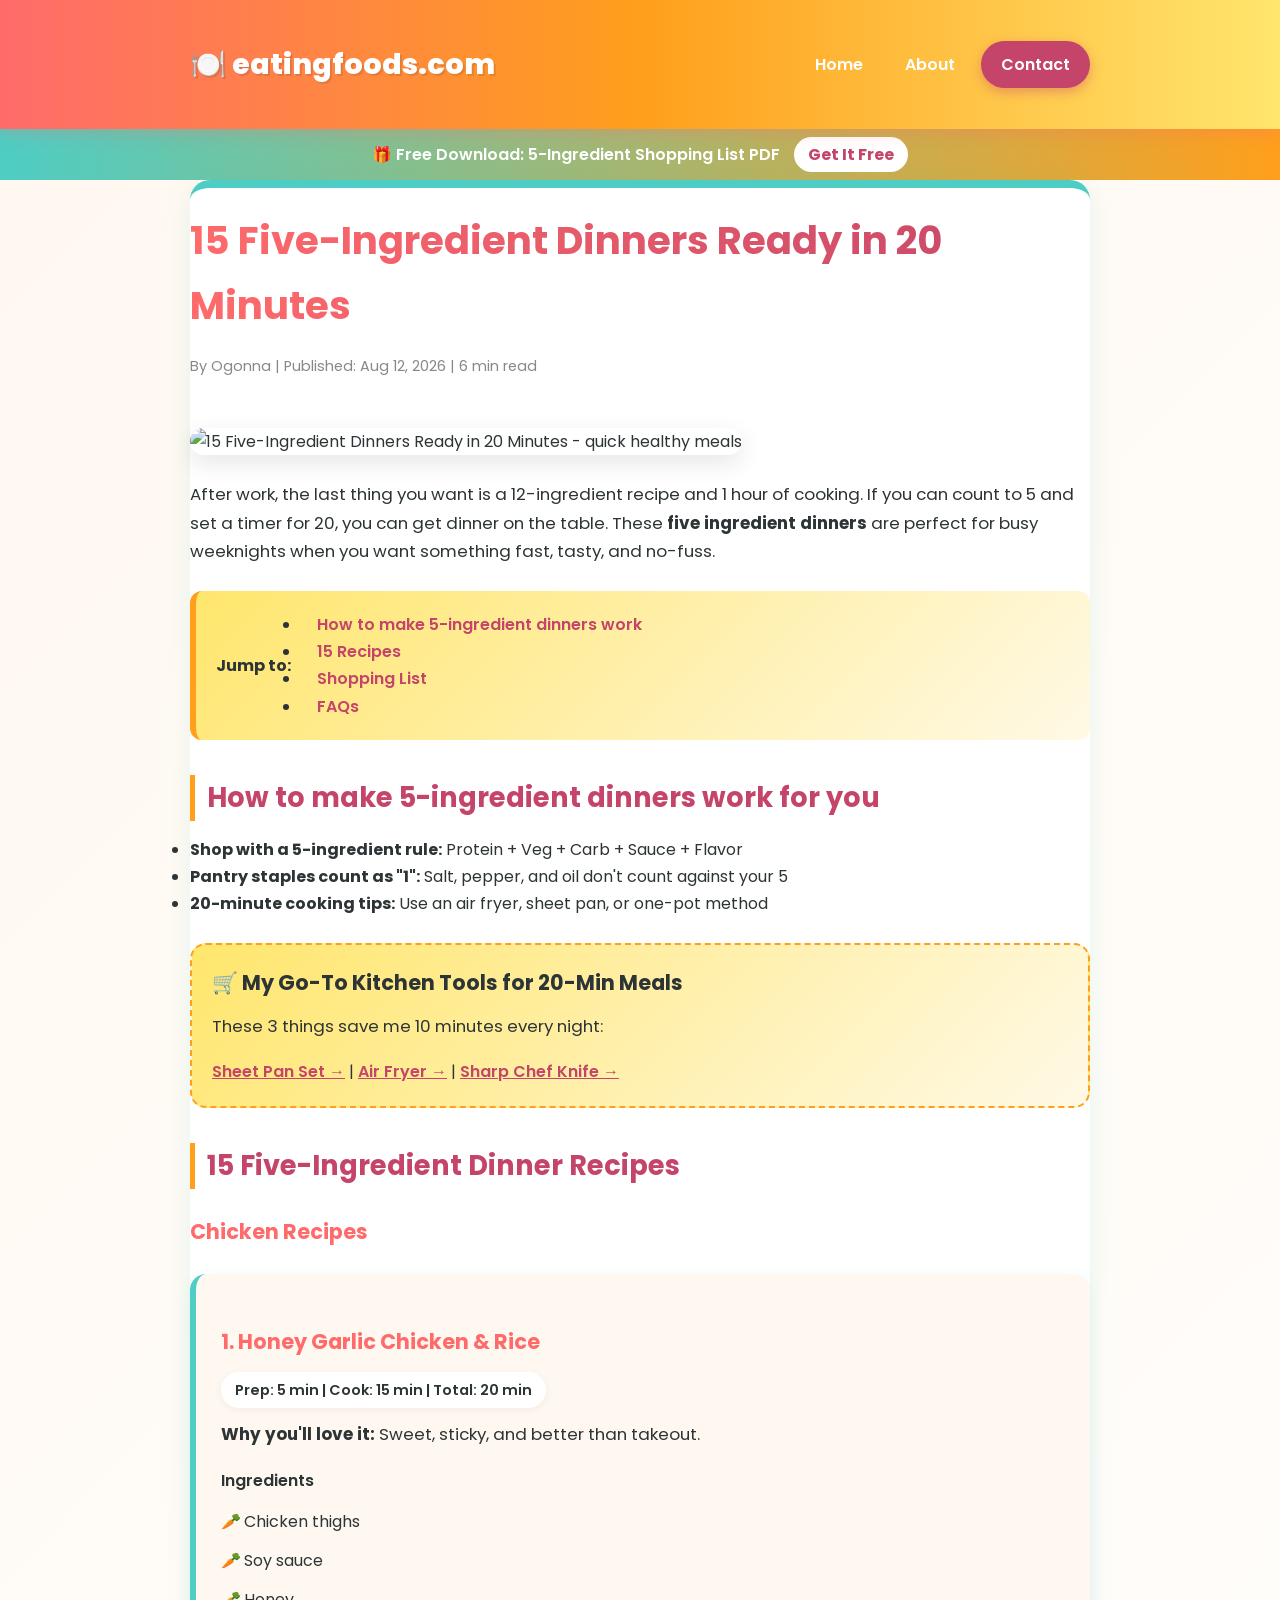
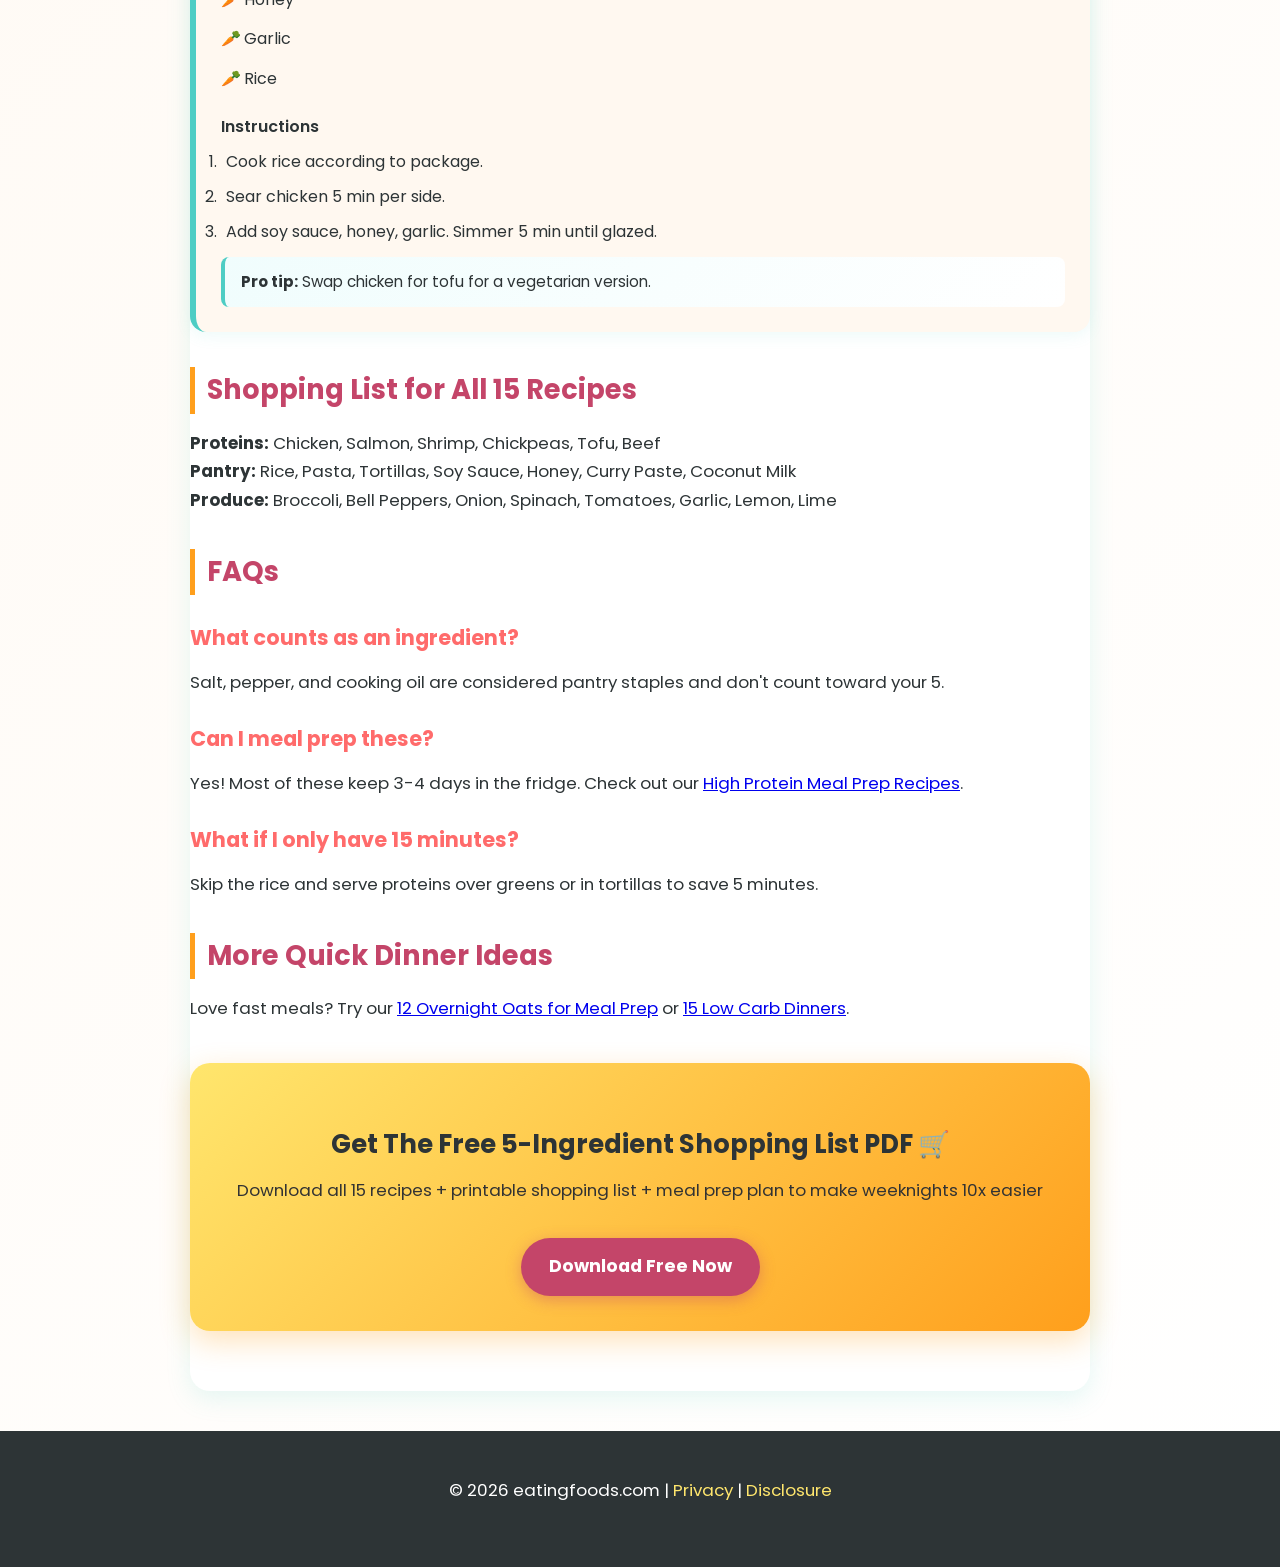
==== 15 Five-ingredient Dinners Ready in 20 minutes.html @ 04ba620c "Add files via upload" ====
<!DOCTYPE html>
<html lang="en">
<head>
  <meta charset="UTF-8">
  <meta name="viewport" content="width=device-width, initial-scale=1.0">
  <title>15 Five-Ingredient Dinners Ready in 20 Minutes | eatingfoods.com</title>
  <meta name="description" content="Busy weeknight? These 15 five-ingredient dinners are ready in 20 minutes or less. No fancy shopping, just fast, tasty meals the whole family will love.">
  <meta name="keywords" content="five ingredient dinners, 20 minute meals, quick dinner ideas, easy weeknight meals, 5 ingredient meals">
  <link rel="canonical" href="https://eatingfoods.com/5-ingredient-dinners-20-minutes">
  
  <!-- Open Graph for social - ADDED IMAGE -->
  <meta property="og:title" content="15 Five-Ingredient Dinners Ready in 20 Minutes">
  <meta property="og:description" content="Fast, tasty dinners with only 5 ingredients and 20 minutes. Perfect for busy weeknights.">
  <meta property="og:type" content="article">
  <meta property="og:url" content="https://eatingfoods.com/5-ingredient-dinners-20-minutes">
  <meta property="og:image" content="https://eatingfoods.com/images/15-Five-Ingredient-Dinners-Ready-in-20-Minutes.jpg">

  <!-- PRELOAD CRITICAL FONT FOR FASTER TEXT RENDER -->
  <link rel="preload" href="https://fonts.googleapis.com/css2?family=Poppins:wght@400;600;800&display=swap" as="style" onload="this.onload=null;this.rel='stylesheet'">
  <noscript><link href="https://fonts.googleapis.com/css2?family=Poppins:wght@400;600;800&display=swap" rel="stylesheet"></noscript>

  <style>
    /* ===== EATINGFOODS.COM THEME V2 ===== */
    :root {
      --tomato: #FF6B6B;
      --lemon: #FFE66D;
      --mint: #4ECDC4;
      --peach: #FF9F1C;
      --berry: #C44569;
      --cream: #FFF8F0;
      --dark: #2D3436;
    }

    * { margin: 0; padding: 0; box-sizing: border-box; }

    body {
      font-family: 'Poppins', 'Segoe UI', sans-serif;
      background: linear-gradient(135deg, var(--cream) 0%, #FFFFFF 100%);
      color: var(--dark);
      line-height: 1.7;
    }

    .container {
      width: 90%;
      max-width: 900px;
      margin: 0 auto;
      padding: 20px 0;
    }

    /* ===== HEADER + MENU ===== */
    header {
      background: linear-gradient(90deg, var(--tomato), var(--peach), var(--lemon));
      padding: 20px 0;
      box-shadow: 0 4px 15px rgba(255, 107, 107, 0.3);
      position: sticky;
      top: 0;
      z-index: 100;
    }

    .logo {
      font-size: 1.8rem;
      font-weight: 800;
      color: white;
      text-decoration: none;
      text-shadow: 2px 2px 0px rgba(0,0,0,0.1);
    }

    header .container {
      display: flex;
      justify-content: space-between;
      align-items: center;
    }

    nav {
      display: flex;
      gap: 10px;
      align-items: center;
    }

    nav a {
      color: white;
      text-decoration: none;
      font-weight: 600;
      padding: 8px 16px;
      border-radius: 20px;
      transition: all 0.3s ease;
    }

    nav a:hover {
      background: rgba(255,255,255,0.25);
      transform: translateY(-2px);
    }

    nav a.btn-contact {
      background: var(--berry);
      color: white;
      padding: 10px 20px;
      border-radius: 30px;
      box-shadow: 0 4px 12px rgba(196, 69, 105, 0.4);
    }

    nav a.btn-contact:hover {
      background: var(--tomato);
      transform: translateY(-2px) scale(1.05);
    }

    /* ===== ANNOUNCEMENT BAR ===== */
    .announce-bar {
      background: linear-gradient(90deg, var(--mint), var(--peach));
      padding: 12px 0;
      text-align: center;
      color: white;
      font-weight: 600;
    }
    .announce-bar a {
      background: white;
      color: var(--berry);
      padding: 6px 14px;
      border-radius: 20px;
      text-decoration: none;
      margin-left: 10px;
      font-weight: 700;
      transition: all 0.3s ease;
    }
    .announce-bar a:hover {
      background: var(--lemon);
      transform: scale(1.05);
    }

    /* ===== FEATURED IMAGE ===== */
    .featured-image {
      width: 100%;
      height: auto;
      border-radius: 16px;
      margin: 25px 0;
      box-shadow: 0 8px 25px rgba(0,0,0,0.1);
    }

    /* ===== ARTICLE CONTENT ===== */
    main {
      background: white;
      border-radius: 20px;
      padding: 40px;
      margin: 40px auto;
      box-shadow: 0 8px 25px rgba(78, 205, 196, 0.15);
      border-top: 8px solid var(--mint);
    }

    h1 {
      font-size: 2.4rem;
      margin-bottom: 15px;
      background: linear-gradient(90deg, var(--tomato), var(--berry));
      -webkit-background-clip: text;
      -webkit-text-fill-color: transparent;
      background-clip: text;
    }

    .meta {
      color: #888;
      font-size: 0.9rem;
      margin-bottom: 25px;
    }

    h2 {
      color: var(--berry);
      margin: 35px 0 15px;
      font-size: 1.7rem;
      border-left: 5px solid var(--peach);
      padding-left: 12px;
    }

    h3 { color: var(--tomato); margin: 25px 0 12px; font-size: 1.3rem; }
    h4 { color: var(--dark); margin: 15px 0 8px; font-weight: 600; }

    p { margin-bottom: 18px; font-size: 1.05rem; }

    /* ===== TOC ===== */
    .toc {
      background: linear-gradient(135deg, var(--lemon), #FFF9E6);
      border-left: 6px solid var(--peach);
      padding: 20px;
      margin: 25px 0;
      border-radius: 12px;
    }
    .toc strong { color: var(--dark); }
    .toc a { text-decoration: none; color: var(--berry); font-weight: 600; }
    .toc a:hover { color: var(--tomato); text-decoration: underline; }

    /* ===== RECIPE CARDS ===== */
    .recipe-card {
      border: none;
      padding: 25px;
      margin: 25px 0;
      border-radius: 16px;
      background: var(--cream);
      box-shadow: 0 4px 15px rgba(78, 205, 196, 0.1);
      border-left: 6px solid var(--mint);
      transition: transform 0.3s ease, box-shadow 0.3s ease;
    }
    .recipe-card:hover { 
      transform: translateY(-3px);
      box-shadow: 0 8px 25px rgba(255, 107, 107, 0.15);
    }

    .recipe-meta {
      font-size: 0.9em;
      color: var(--dark);
      background: white;
      display: inline-block;
      padding: 6px 14px;
      border-radius: 20px;
      margin-bottom: 12px;
      font-weight: 600;
      box-shadow: 0 2px 8px rgba(0,0,0,0.05);
    }

    .ingredients { list-style: none; padding-left: 0; }
    .ingredients li { padding: 6px 0; }
    .ingredients li::before { content: "🥕 "; color: var(--peach); font-weight: bold; }

    ol li { margin-bottom: 8px; padding-left: 5px; }

    .pro-tip {
      background: linear-gradient(135deg, #F0FDFD, white);
      border-left: 4px solid var(--mint);
      padding: 12px 16px;
      border-radius: 8px;
      margin-top: 12px;
      font-size: 0.95rem;
    }

    /* ===== AFFILIATE BOX ===== */
    .affiliate-box {
      background: linear-gradient(135deg, var(--lemon), #FFF9E6);
      border: 2px dashed var(--peach);
      padding: 20px;
      border-radius: 16px;
      margin: 25px 0;
    }
    .affiliate-box h3 { color: var(--dark); margin-top: 0; }
    .affiliate-box a { color: var(--berry); font-weight: 600; }

    /* ===== CTA / LEAD MAGNET ===== */
    .cta {
      background: linear-gradient(135deg, var(--lemon), var(--peach));
      padding: 35px;
      border-radius: 20px;
      text-align: center;
      margin: 40px 0;
      box-shadow: 0 10px 30px rgba(255, 159, 28, 0.3);
    }
    .cta h3 { color: var(--dark); margin-bottom: 10px; font-size: 1.6rem; }
    .cta p { color: #333; }
    .cta a {
      display: inline-block;
      margin-top: 15px;
      background: var(--berry);
      color: white;
      padding: 14px 28px;
      border-radius: 50px;
      text-decoration: none;
      font-weight: 700;
      font-size: 1.1rem;
      box-shadow: 0 4px 15px rgba(196, 69, 105, 0.4);
      transition: all 0.3s ease;
    }
    .cta a:hover {
      background: var(--tomato);
      transform: translateY(-3px);
    }

    /* ===== FOOTER ===== */
    footer {
      background: var(--dark);
      color: white;
      text-align: center;
      padding: 25px 0;
      margin-top: 40px;
    }
    footer a { color: var(--lemon); text-decoration: none; }
    footer a:hover { text-decoration: underline; }

    @media (max-width: 600px) {
      main { padding: 25px; }
      header .container { flex-direction: column; gap: 15px; }
      nav { flex-wrap: wrap; justify-content: center; }
      h1 { font-size: 1.9rem; }
      .cta { padding: 25px; }
      .announce-bar { font-size: 0.9rem; }
    }
  </style>

  <!-- Recipe Schema for first 3 recipes -->
  <script type="application/ld+json">
  {
    "@context": "https://schema.org",
    "@type": "ItemList",
    "name": "15 Five-Ingredient Dinners Ready in 20 Minutes",
    "itemListElement": [
      {
        "@type": "Recipe",
        "name": "15-Minute Garlic Butter Salmon & Broccoli",
        "description": "Healthy salmon and broccoli cooked in garlic butter in just 15 minutes.",
        "prepTime": "PT5M",
        "cookTime": "PT10M",
        "totalTime": "PT15M",
        "recipeIngredient": ["Salmon fillets","Broccoli florets","Butter","Garlic","Lemon"]
      },
      {
        "@type": "Recipe",
        "name": "Honey Garlic Chicken & Rice",
        "description": "Sweet and savory chicken served over rice with only 5 ingredients.",
        "prepTime": "PT5M",
        "cookTime": "PT15M",
        "totalTime": "PT20M",
        "recipeIngredient": ["Chicken thighs","Soy sauce","Honey","Garlic","Rice"]
      },
      {
        "@type": "Recipe",
        "name": "Chickpea Curry in 20 Minutes",
        "description": "Creamy vegan chickpea curry ready in 20 minutes.",
        "prepTime": "PT5M",
        "cookTime": "PT15M",
        "totalTime": "PT20M",
        "recipeIngredient": ["Canned chickpeas","Coconut milk","Curry paste","Spinach","Rice"]
      }
    ]
  }
  </script>
</head>
<body>
  <header>
    <div class="container">
      <a href="index.html" class="logo">🍽️ eatingfoods.com</a>
      <nav>
        <a href="index.html">Home</a>
        <a href="about.html">About</a>
        <a href="contact.html" class="btn-contact">Contact</a>
      </nav>
    </div>
  </header>

  <!-- ANNOUNCEMENT BAR WITH FORM LINK -->
  <div class="announce-bar">
    🎁 Free Download: 5-Ingredient Shopping List PDF 
    <a href="https://preview.mailerlite.io/forms/2571621/195590738332878400/share" target="_blank">Get It Free</a>
  </div>

  <main class="container">
    <h1>15 Five-Ingredient Dinners Ready in 20 Minutes</h1>
    <p class="meta">By Ogonna | Published: Aug 12, 2026 | 6 min read</p>
    
    <!-- FEATURED IMAGE WITH LAZY LOADING -->
    <img 
      src="images/15-Five-Ingredient-Dinners-Ready-in-20-Minutes.jpg" 
      alt="15 Five-Ingredient Dinners Ready in 20 Minutes - quick healthy meals" 
      class="featured-image"
      loading="lazy"
      width="1200"
      height="630"
    >
    
    <p>After work, the last thing you want is a 12-ingredient recipe and 1 hour of cooking. If you can count to 5 and set a timer for 20, you can get dinner on the table. These <strong>five ingredient dinners</strong> are perfect for busy weeknights when you want something fast, tasty, and no-fuss.</p>

    <nav class="toc">
      <strong>Jump to:</strong>
      <ul>
        <li><a href="#how-to">How to make 5-ingredient dinners work</a></li>
        <li><a href="#recipes">15 Recipes</a></li>
        <li><a href="#shopping-list">Shopping List</a></li>
        <li><a href="#faq">FAQs</a></li>
      </ul>
    </nav>

    <section id="how-to">
      <h2>How to make 5-ingredient dinners work for you</h2>
      <ul>
        <li><strong>Shop with a 5-ingredient rule:</strong> Protein + Veg + Carb + Sauce + Flavor</li>
        <li><strong>Pantry staples count as "1":</strong> Salt, pepper, and oil don't count against your 5</li>
        <li><strong>20-minute cooking tips:</strong> Use an air fryer, sheet pan, or one-pot method</li>
      </ul>
    </section>

    <!-- AFFILIATE BOX -->
    <div class="affiliate-box">
      <h3>🛒 My Go-To Kitchen Tools for 20-Min Meals</h3>
      <p>These 3 things save me 10 minutes every night:</p>
      <a href="#">Sheet Pan Set →</a> | 
      <a href="#">Air Fryer →</a> | 
      <a href="#">Sharp Chef Knife →</a>
    </div>

    <section id="recipes">
      <h2>15 Five-Ingredient Dinner Recipes</h2>

      <h3>Chicken Recipes</h3>
      
      <div class="recipe-card">
        <h3>1. Honey Garlic Chicken & Rice</h3>
        <div class="recipe-meta">Prep: 5 min | Cook: 15 min | Total: 20 min</div>
        <p><strong>Why you'll love it:</strong> Sweet, sticky, and better than takeout.</p>
        <h4>Ingredients</h4>
        <ul class="ingredients">
          <li>Chicken thighs</li>
          <li>Soy sauce</li>
          <li>Honey</li>
          <li>Garlic</li>
          <li>Rice</li>
        </ul>
        <h4>Instructions</h4>
        <ol>
          <li>Cook rice according to package.</li>
          <li>Sear chicken 5 min per side.</li>
          <li>Add soy sauce, honey, garlic. Simmer 5 min until glazed.</li>
        </ol>
        <div class="pro-tip"><strong>Pro tip:</strong> Swap chicken for tofu for a vegetarian version.</div>
      </div>

      <!-- ... rest of your recipes ... -->

    </section>

    <section id="shopping-list">
      <h2>Shopping List for All 15 Recipes</h2>
      <p><strong>Proteins:</strong> Chicken, Salmon, Shrimp, Chickpeas, Tofu, Beef<br>
      <strong>Pantry:</strong> Rice, Pasta, Tortillas, Soy Sauce, Honey, Curry Paste, Coconut Milk<br>
      <strong>Produce:</strong> Broccoli, Bell Peppers, Onion, Spinach, Tomatoes, Garlic, Lemon, Lime</p>
    </section>

    <section id="faq">
      <h2>FAQs</h2>
      <h3>What counts as an ingredient?</h3>
      <p>Salt, pepper, and cooking oil are considered pantry staples and don't count toward your 5.</p>
      <h3>Can I meal prep these?</h3>
      <p>Yes! Most of these keep 3-4 days in the fridge. Check out our <a href="high-protein-meal-prep-400-calories.html">High Protein Meal Prep Recipes</a>.</p>
      <h3>What if I only have 15 minutes?</h3>
      <p>Skip the rice and serve proteins over greens or in tortillas to save 5 minutes.</p>
    </section>

    <section>
      <h2>More Quick Dinner Ideas</h2>
      <p>Love fast meals? Try our <a href="overnight-oats-meal-prep.html">12 Overnight Oats for Meal Prep</a> or <a href="low-carb-5-ingredient-dinners-20-minutes.html">15 Low Carb Dinners</a>.</p>
    </section>

    <!-- UPDATED LEAD MAGNET CTA WITH FORM LINK -->
    <div class="cta">
      <h3>Get The Free 5-Ingredient Shopping List PDF 🛒</h3>
      <p>Download all 15 recipes + printable shopping list + meal prep plan to make weeknights 10x easier</p>
      <a href="https://preview.mailerlite.io/forms/2571621/195590738332878400/share" target="_blank">Download Free Now</a>
    </div>

  </main>

  <footer>
    <div class="container">
      <p>© 2026 eatingfoods.com | <a href="#">Privacy</a> | <a href="#">Disclosure</a></p>
    </div>
  </footer>

  <!-- DEFER NON-CRITICAL JS TO SPEED UP INITIAL LOAD -->
  <script>
    // Lazy load images that are added later
    if ('loading' in HTMLImageElement.prototype) {
      const images = document.querySelectorAll('img[loading="lazy"]');
      images.forEach(img => { img.src = img.src; });
    }
  </script>
</body>
</html>
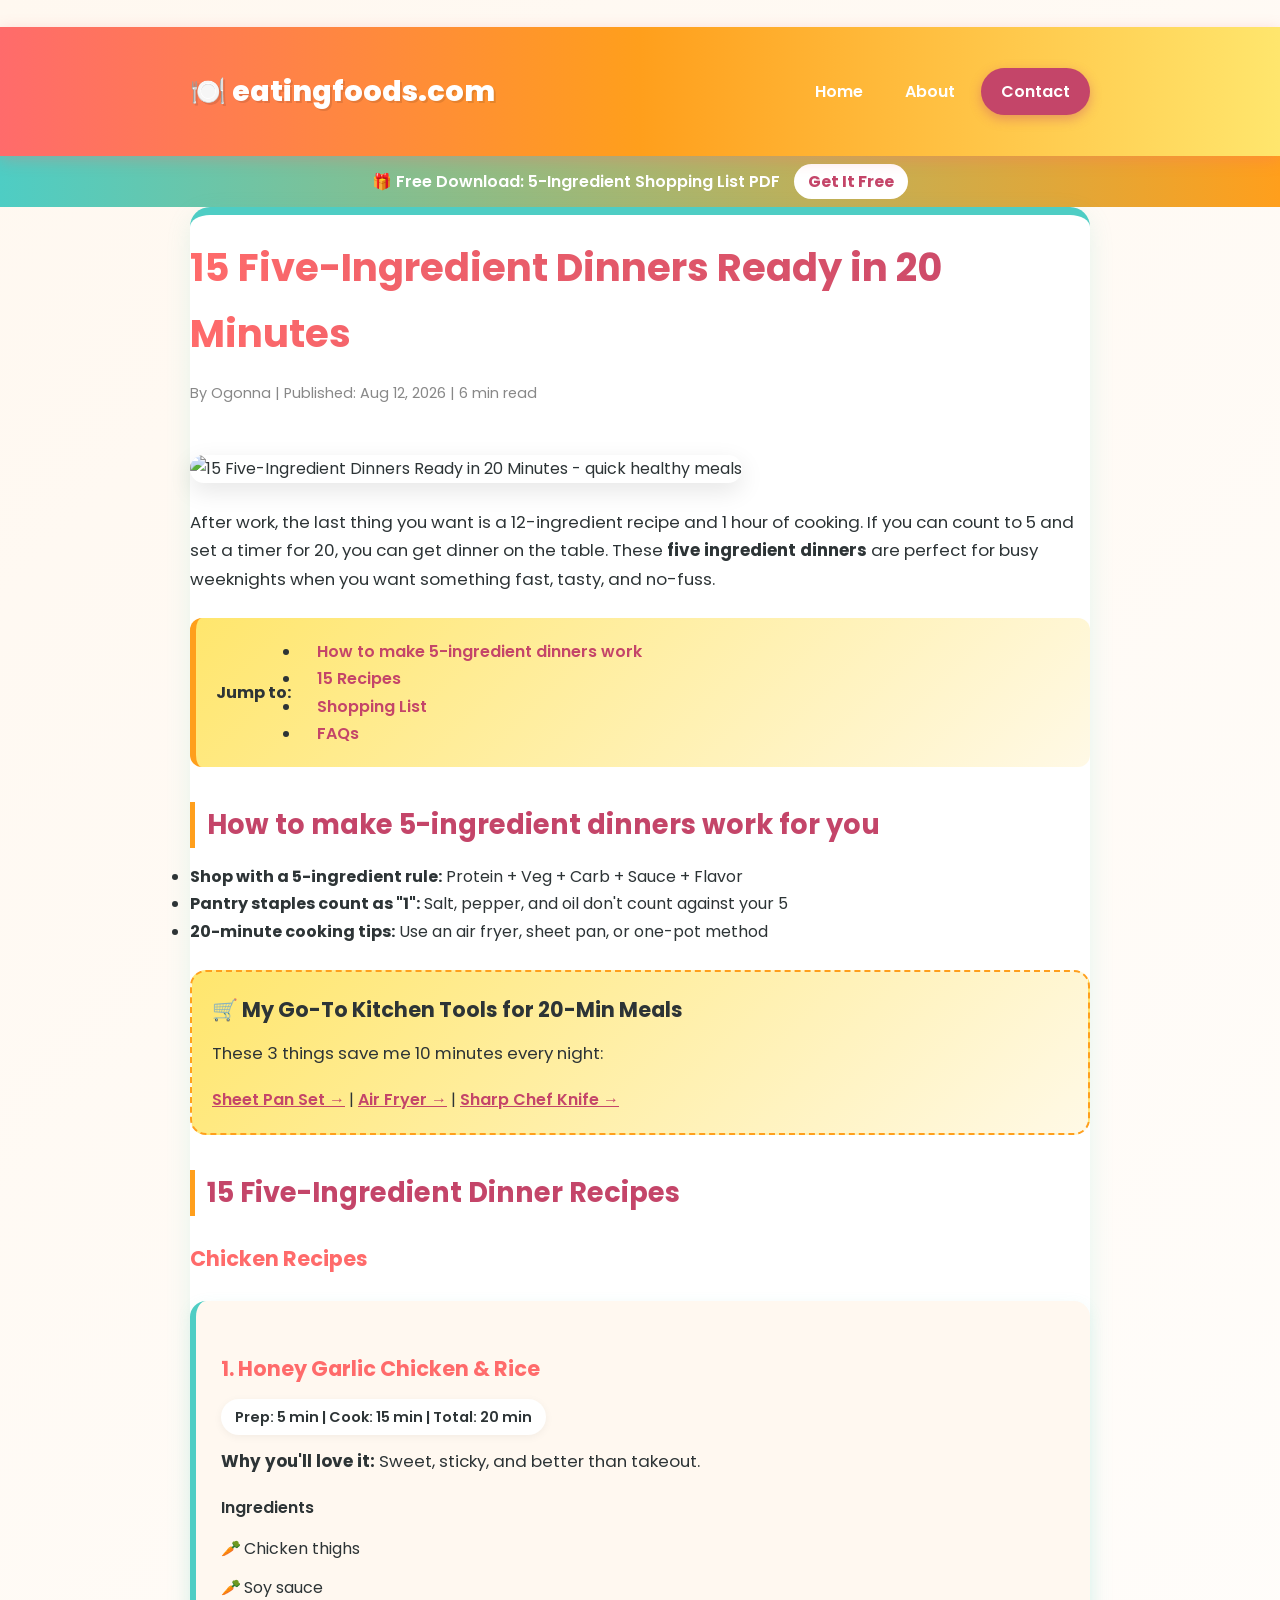
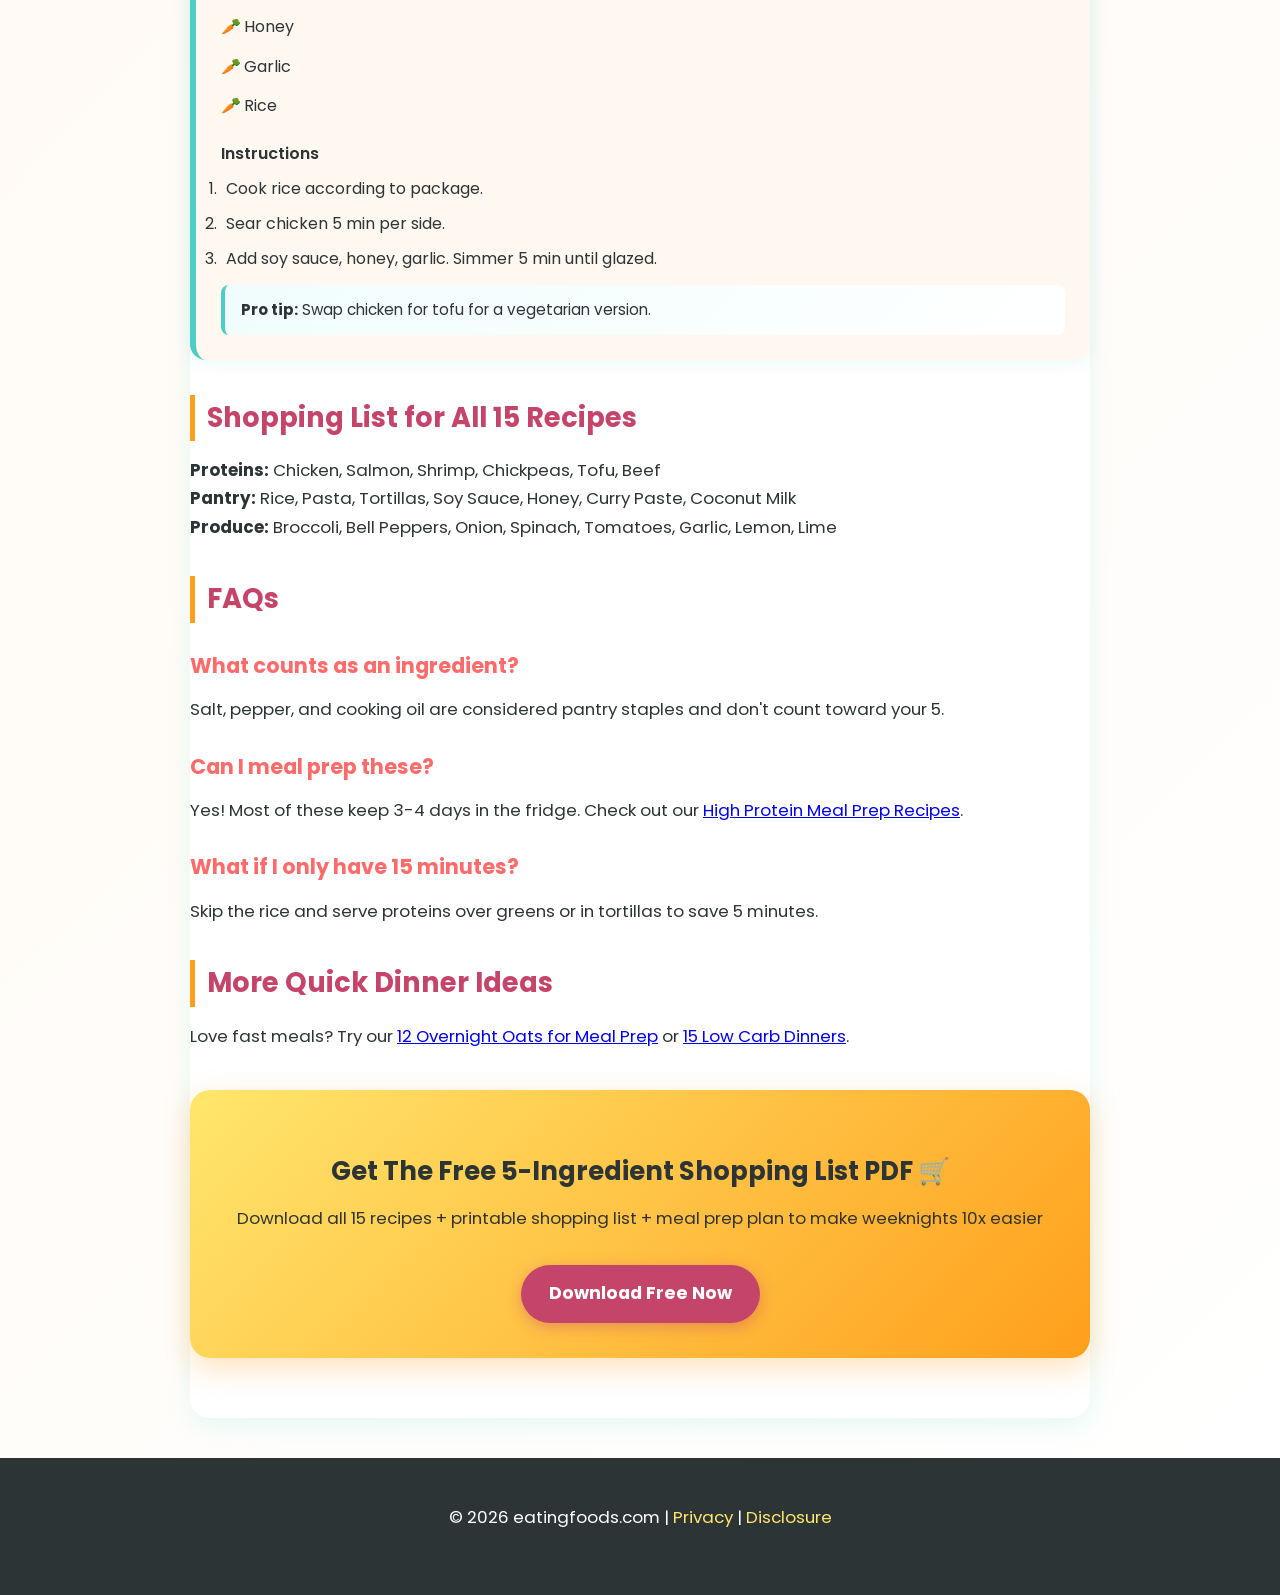
==== commit fd9a9cbf: "Update 15 Five-ingredient Dinners Ready in 20 minutes.html" ====
--- a/15 Five-ingredient Dinners Ready in 20 minutes.html
+++ b/15 Five-ingredient Dinners Ready in 20 minutes.html
@@ -327,7 +327,13 @@
     ]
   }
   </script>
-</head>
+<script async src="https://www.googletagmanager.com/gtag/js?id=G-RNJBMH4K9X"></script>
+‎<script>
+‎  window.dataLayer = window.dataLayer || [];
+‎  function gtag(){dataLayer.push(arguments);}
+‎  gtag('js', new Date());
+‎  gtag('config', 'G-RNJBMH4K9X');
+‎</script></head>
 <body>
   <header>
     <div class="container">
@@ -466,4 +472,4 @@
     }
   </script>
 </body>
-</html>+</html>
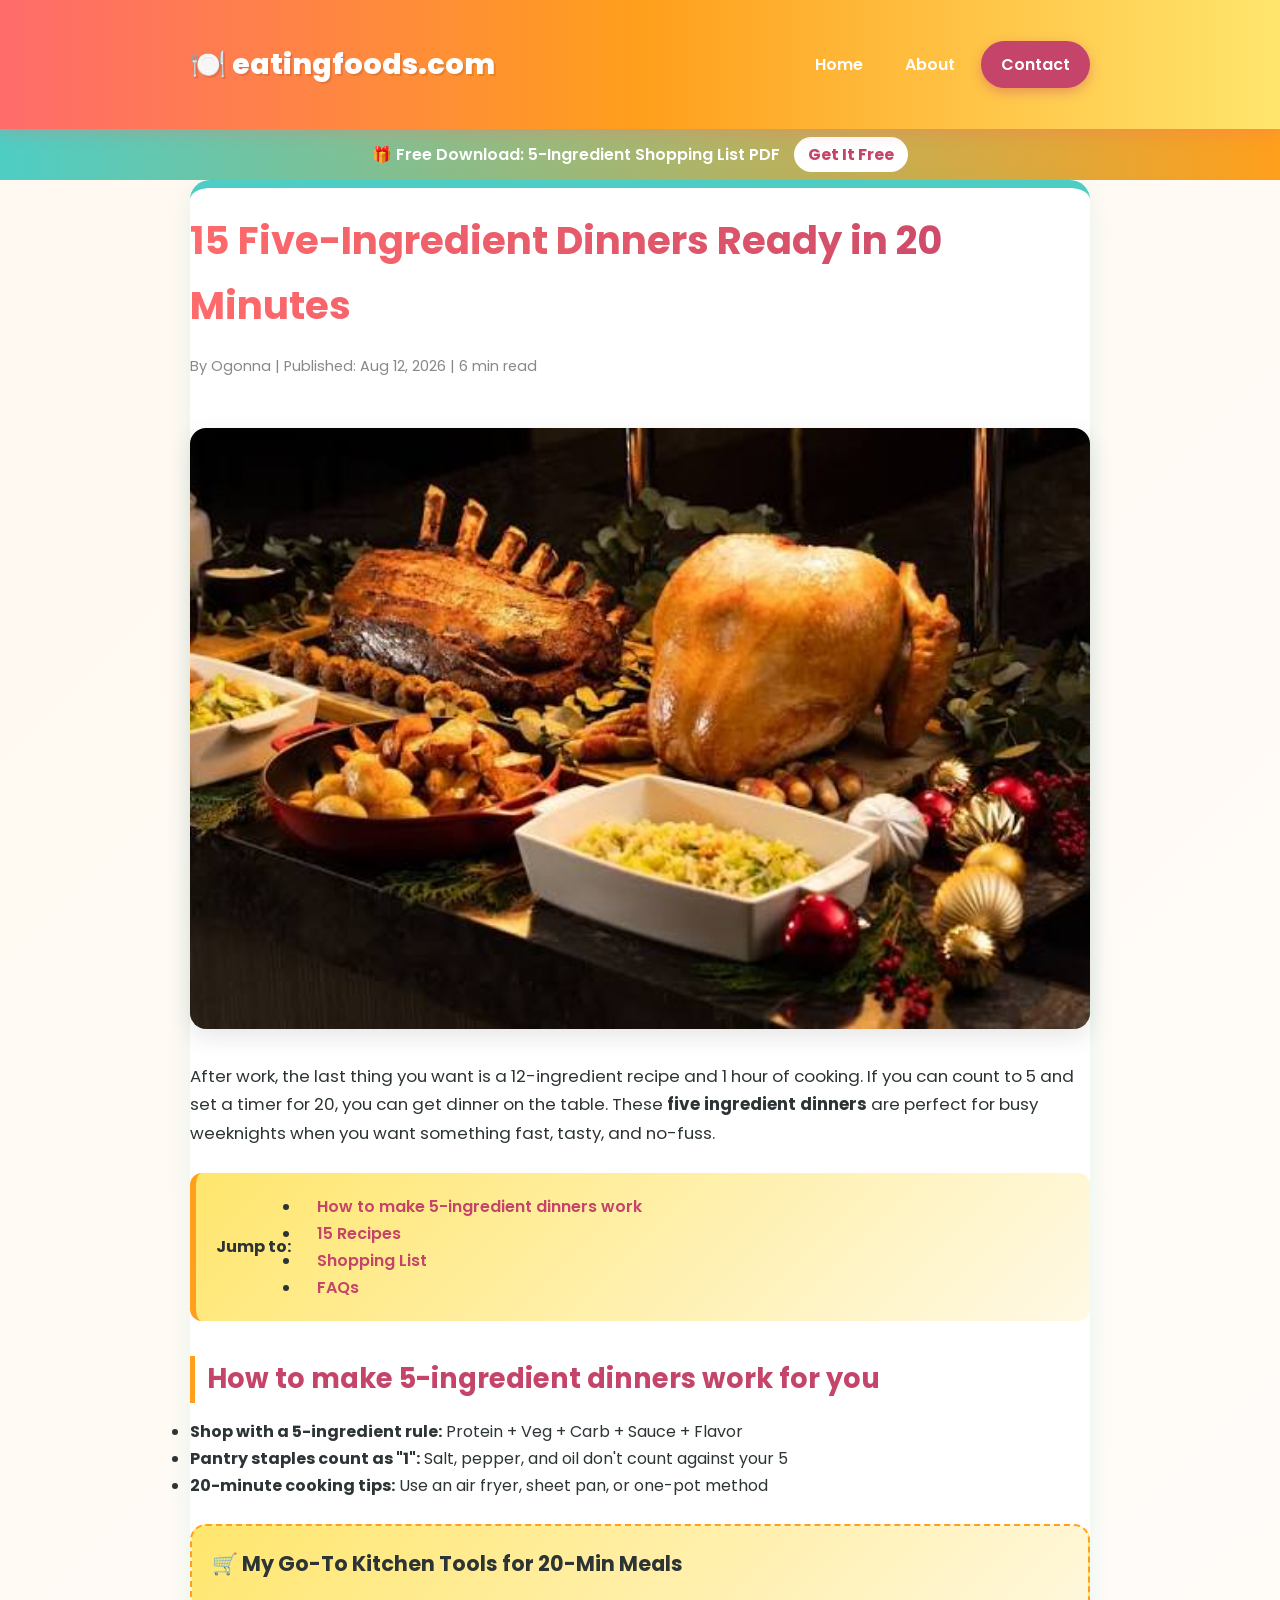
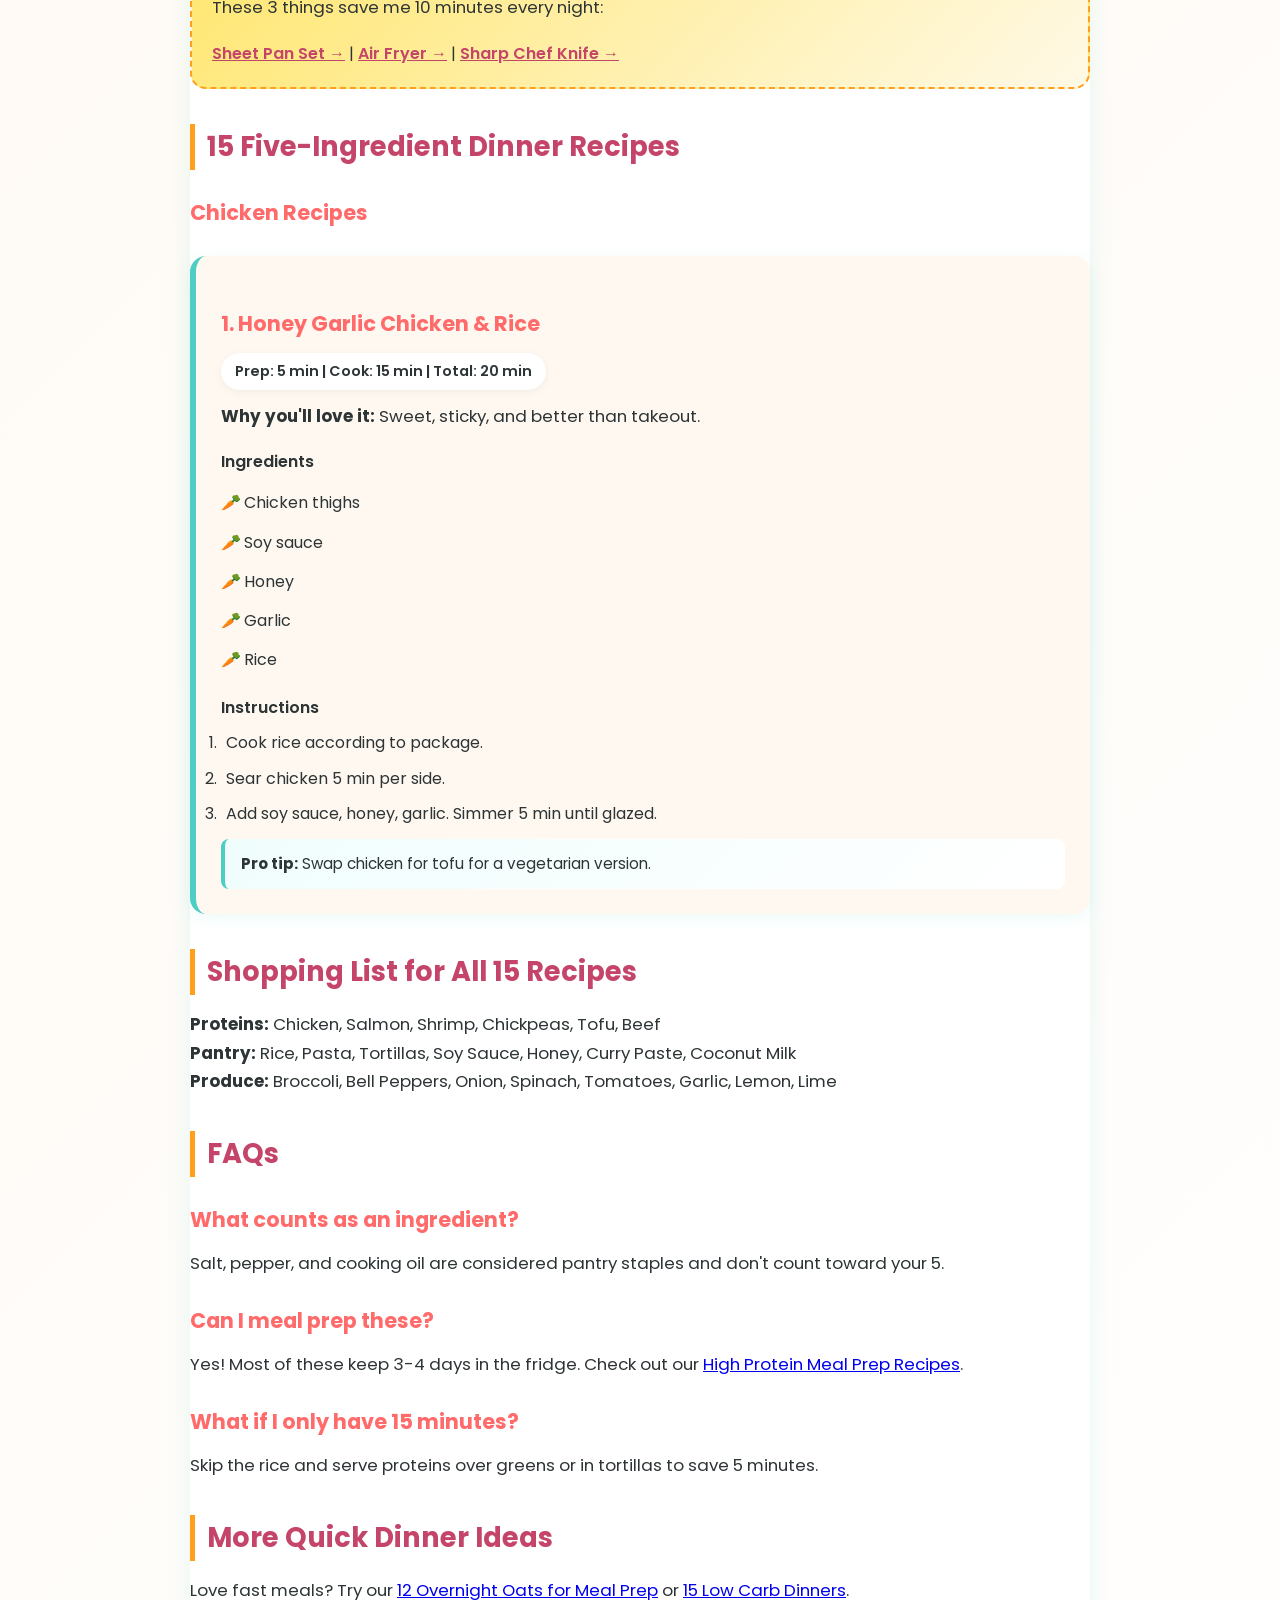
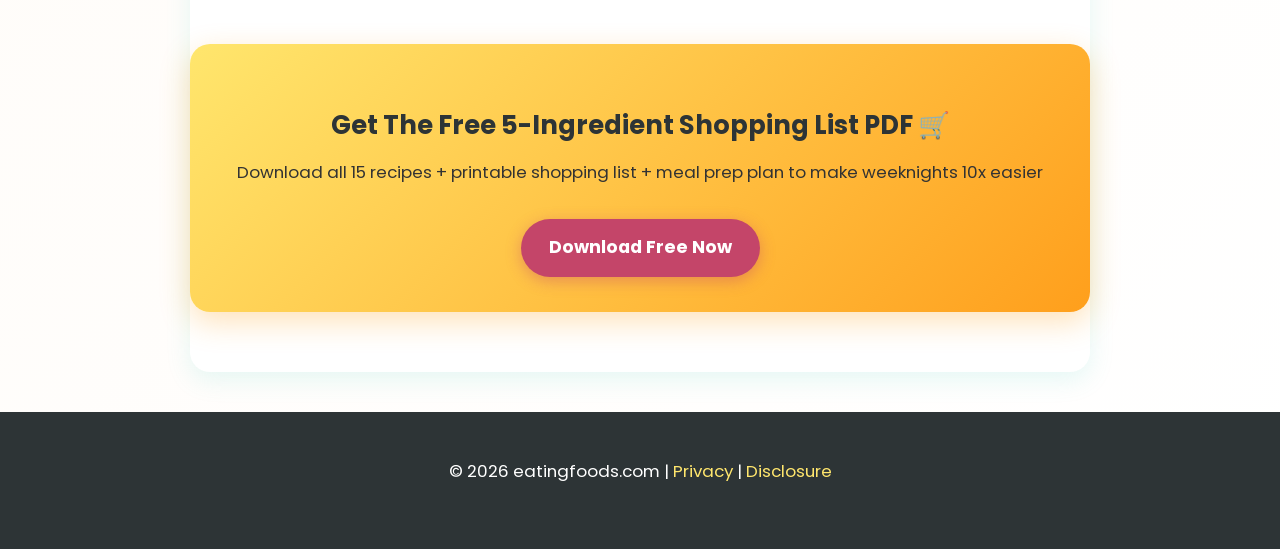
==== commit 48060793: "Update 15 Five-ingredient Dinners Ready in 20 minutes.html" ====
--- a/15 Five-ingredient Dinners Ready in 20 minutes.html
+++ b/15 Five-ingredient Dinners Ready in 20 minutes.html
@@ -6,14 +6,14 @@
   <title>15 Five-Ingredient Dinners Ready in 20 Minutes | eatingfoods.com</title>
   <meta name="description" content="Busy weeknight? These 15 five-ingredient dinners are ready in 20 minutes or less. No fancy shopping, just fast, tasty meals the whole family will love.">
   <meta name="keywords" content="five ingredient dinners, 20 minute meals, quick dinner ideas, easy weeknight meals, 5 ingredient meals">
-  <link rel="canonical" href="https://eatingfoods.com/5-ingredient-dinners-20-minutes">
+  <link rel="canonical" href="https://patr1ck0j.github.io/eatingfoods/5-ingredient-dinners-20-minutes">
   
-  <!-- Open Graph for social - ADDED IMAGE -->
+  <!-- Open Graph for social -->
   <meta property="og:title" content="15 Five-Ingredient Dinners Ready in 20 Minutes">
   <meta property="og:description" content="Fast, tasty dinners with only 5 ingredients and 20 minutes. Perfect for busy weeknights.">
   <meta property="og:type" content="article">
-  <meta property="og:url" content="https://eatingfoods.com/5-ingredient-dinners-20-minutes">
-  <meta property="og:image" content="https://eatingfoods.com/images/15-Five-Ingredient-Dinners-Ready-in-20-Minutes.jpg">
+  <meta property="og:url" content="https://patr1ck0j.github.io/eatingfoods/5-ingredient-dinners-20-minutes">
+  <meta property="og:image" content="https://patr1ck0j.github.io/eatingfoods/images/15-Five-Ingredient-Dinners-Ready-in-20-Minutes.jpg">
 
   <!-- PRELOAD CRITICAL FONT FOR FASTER TEXT RENDER -->
   <link rel="preload" href="https://fonts.googleapis.com/css2?family=Poppins:wght@400;600;800&display=swap" as="style" onload="this.onload=null;this.rel='stylesheet'">
@@ -327,13 +327,7 @@
     ]
   }
   </script>
-<script async src="https://www.googletagmanager.com/gtag/js?id=G-RNJBMH4K9X"></script>
-‎<script>
-‎  window.dataLayer = window.dataLayer || [];
-‎  function gtag(){dataLayer.push(arguments);}
-‎  gtag('js', new Date());
-‎  gtag('config', 'G-RNJBMH4K9X');
-‎</script></head>
+</head>
 <body>
   <header>
     <div class="container">
@@ -356,7 +350,7 @@
     <h1>15 Five-Ingredient Dinners Ready in 20 Minutes</h1>
     <p class="meta">By Ogonna | Published: Aug 12, 2026 | 6 min read</p>
     
-    <!-- FEATURED IMAGE WITH LAZY LOADING -->
+    <!-- FEATURED IMAGE WITH FIXED PATH -->
     <img 
       src="images/15-Five-Ingredient-Dinners-Ready-in-20-Minutes.jpg" 
       alt="15 Five-Ingredient Dinners Ready in 20 Minutes - quick healthy meals" 
@@ -422,8 +416,6 @@
         <div class="pro-tip"><strong>Pro tip:</strong> Swap chicken for tofu for a vegetarian version.</div>
       </div>
 
-      <!-- ... rest of your recipes ... -->
-
     </section>
 
     <section id="shopping-list">
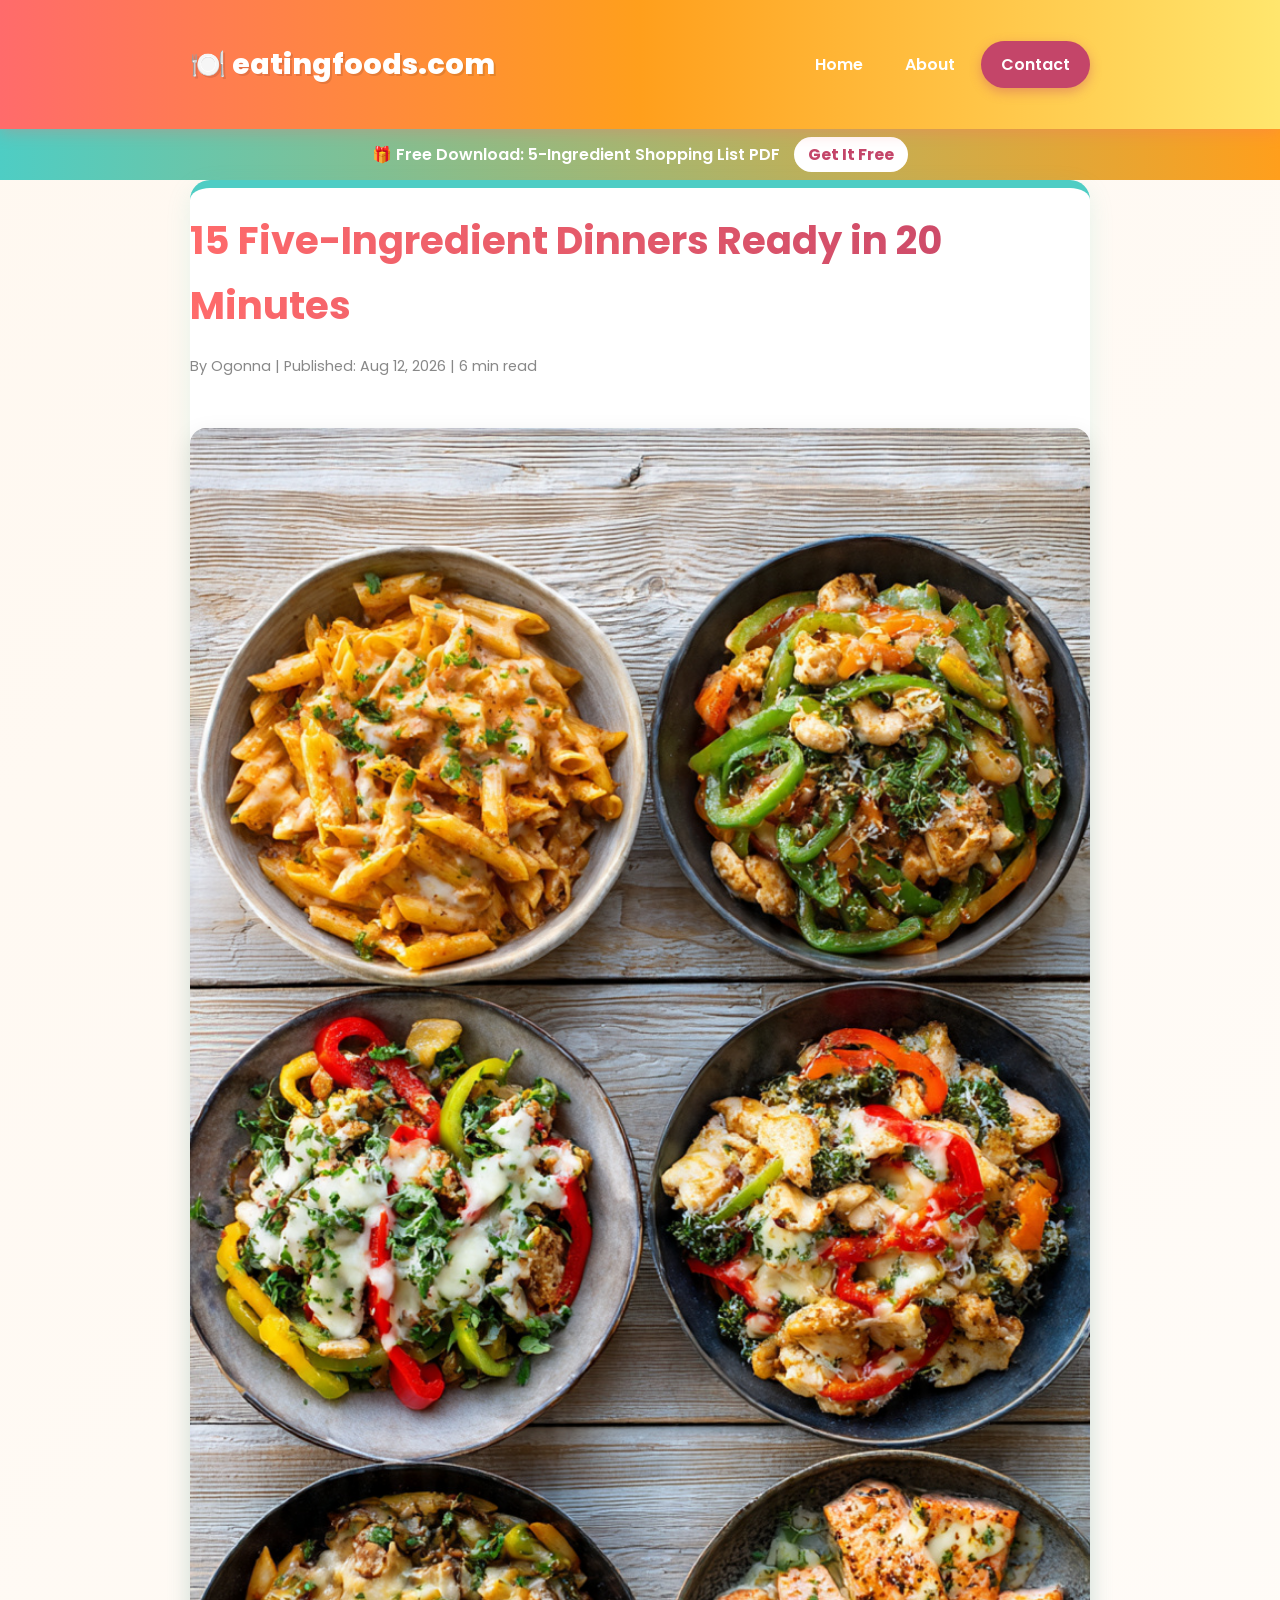
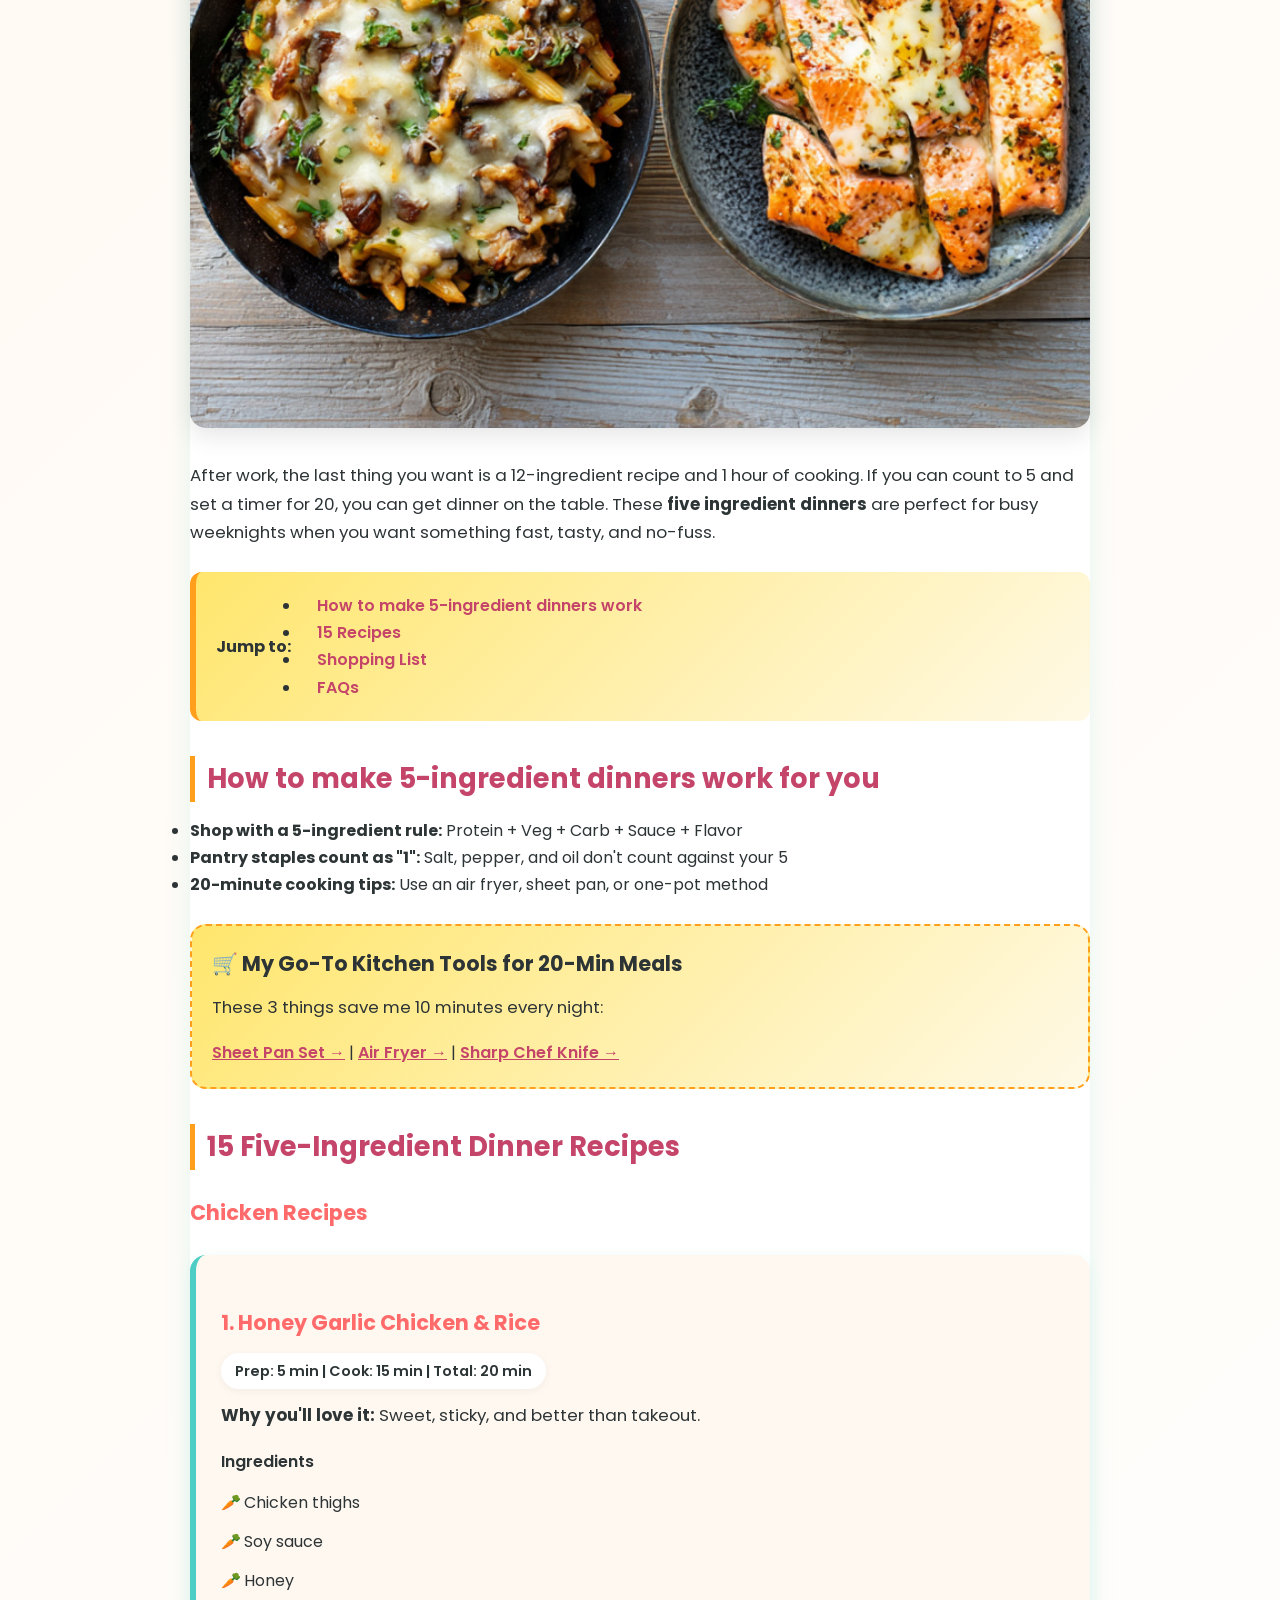
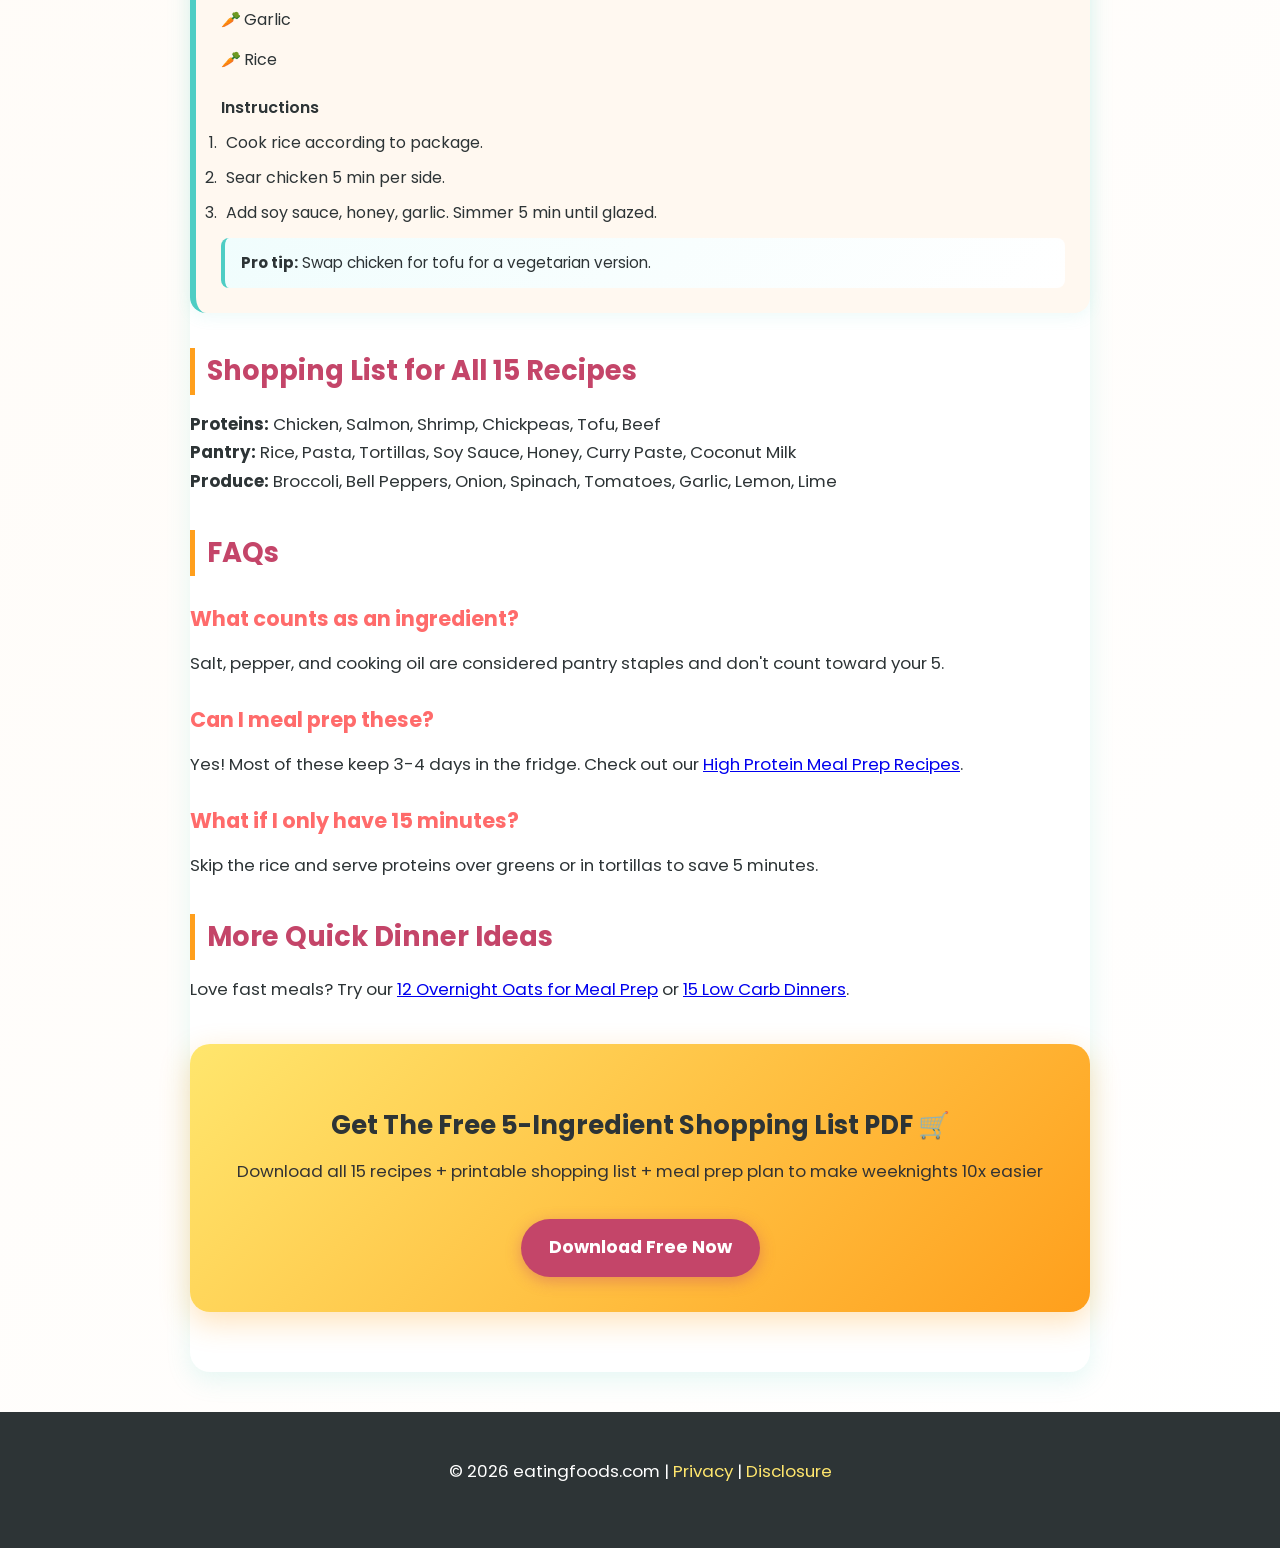
==== commit e9e68c4f: "Update 15 Five-ingredient Dinners Ready in 20 minutes.html" ====
--- a/15 Five-ingredient Dinners Ready in 20 minutes.html
+++ b/15 Five-ingredient Dinners Ready in 20 minutes.html
@@ -47,7 +47,6 @@
       padding: 20px 0;
     }
 
-    /* ===== HEADER + MENU ===== */
     header {
       background: linear-gradient(90deg, var(--tomato), var(--peach), var(--lemon));
       padding: 20px 0;
@@ -104,13 +103,43 @@
       transform: translateY(-2px) scale(1.05);
     }
 
-    /* ===== ANNOUNCEMENT BAR ===== */
     .announce-bar {
       background: linear-gradient(90deg, var(--mint), var(--peach));
       padding: 12px 0;
       text-align: center;
       color: white;
       font-weight: 600;
+    }
+    .announce-bar a {
+      background: white;
+      color: var(--berry);
+      padding: 6px 14px;
+      border-radius: 20px;
+      text-decoration: none;
+      margin-left: 10px;
+      font-weight: 700;
+      transition: all 0.3s ease;
+    }
+    .announce-bar a:hover {
+      background: var(--lemon);
+      transform: scale(1.05);
+    }
+
+    .featured-image {
+      width: 100%;
+      height: auto;
+      border-radius: 16px;
+      margin: 25px 0;
+      box-shadow: 0 8px 25px rgba(0,0,0,0.1);
+    }
+
+    main {
+      background: white;
+      border-radius: 20px;
+      padding: 40px;
+      margin: 40px auto;
+      box-shadow: 0 8px 25px rgba(78, 205, 196, 0.15);
+      border      font-weight: 600;
     }
     .announce-bar a {
       background: white;
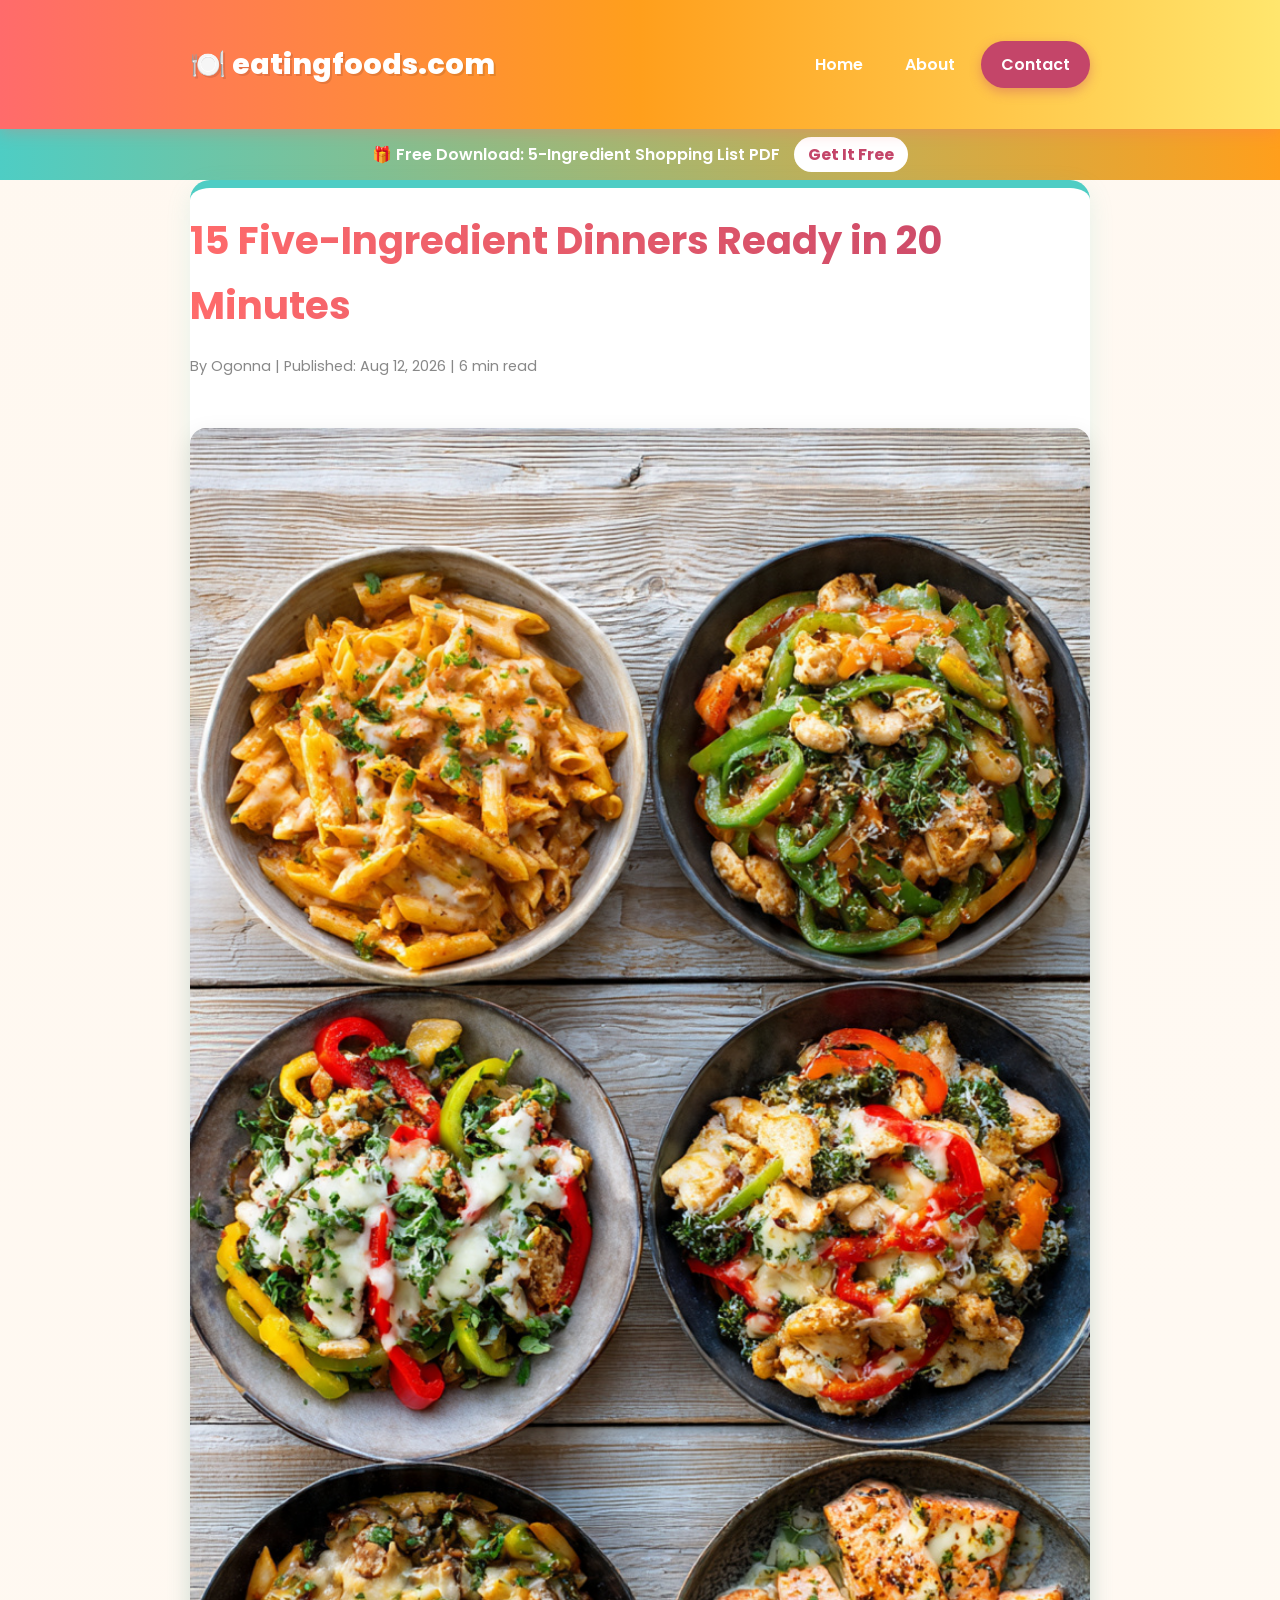
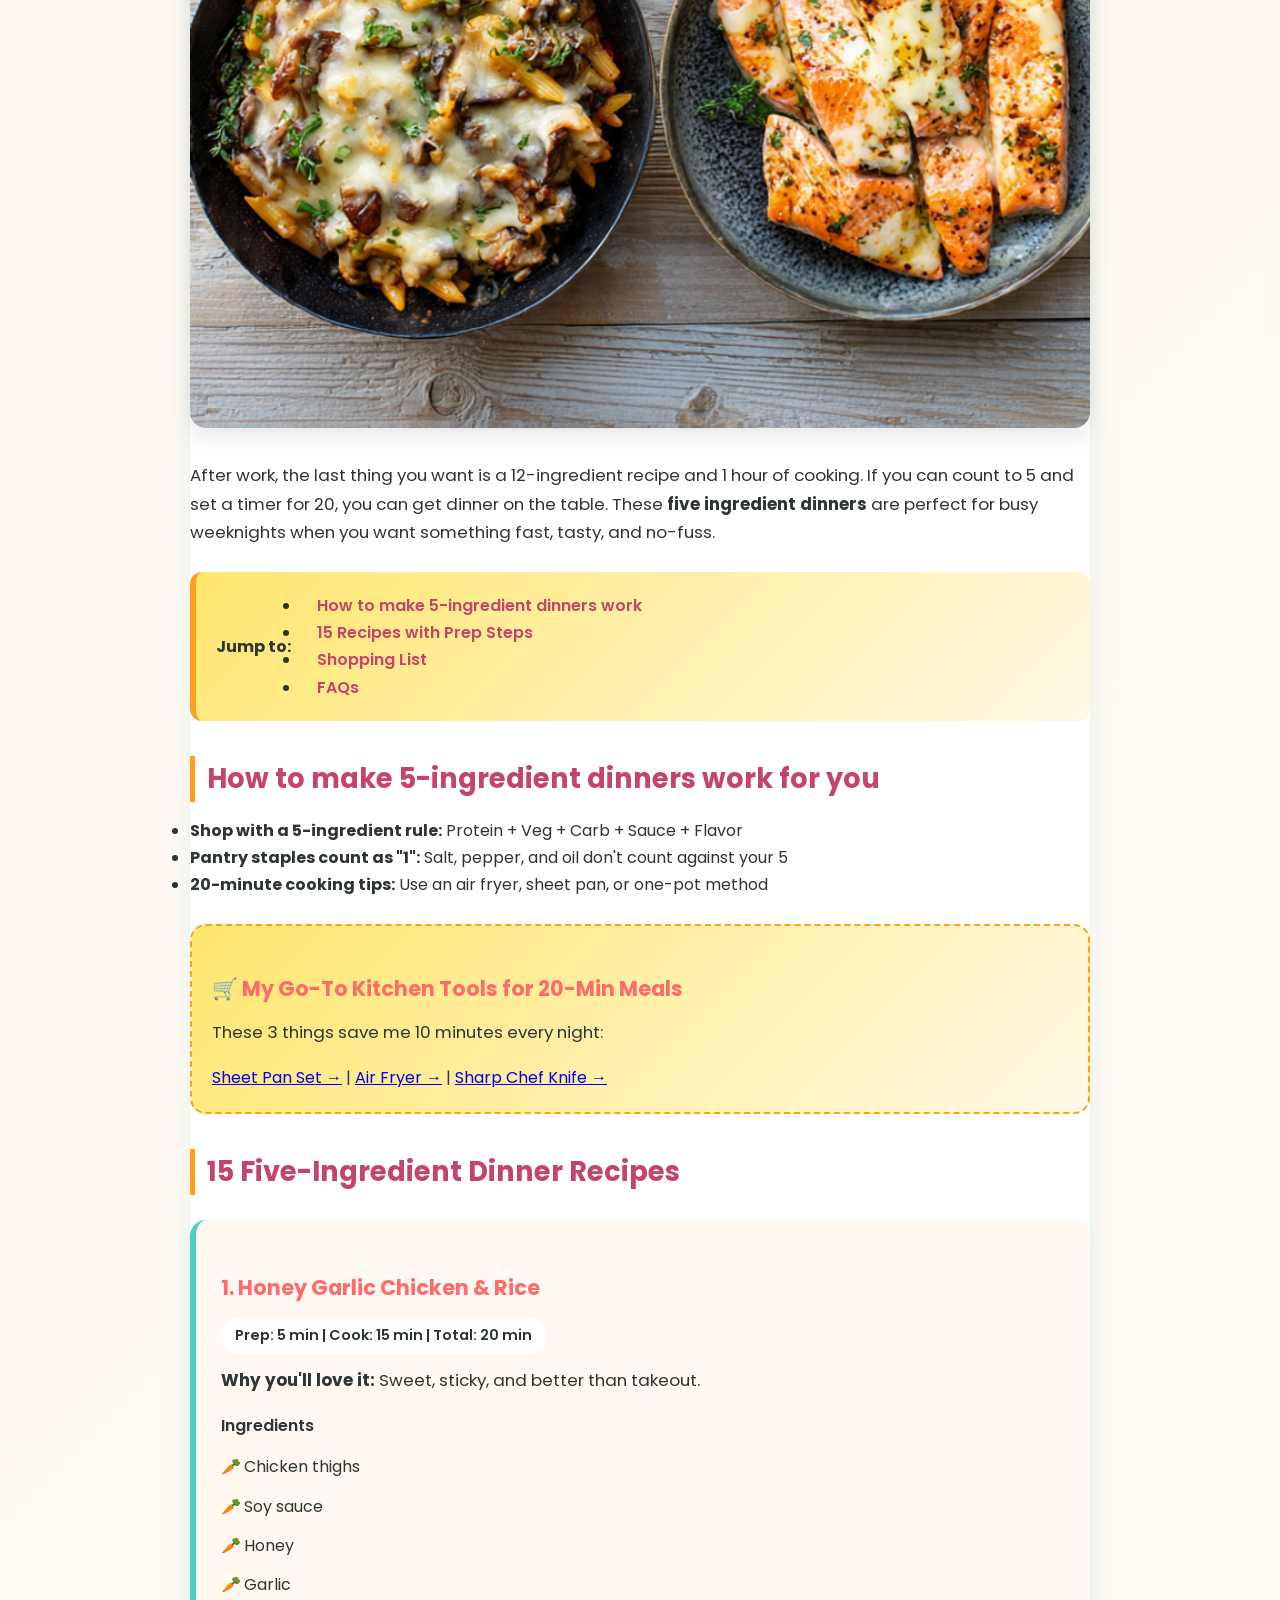
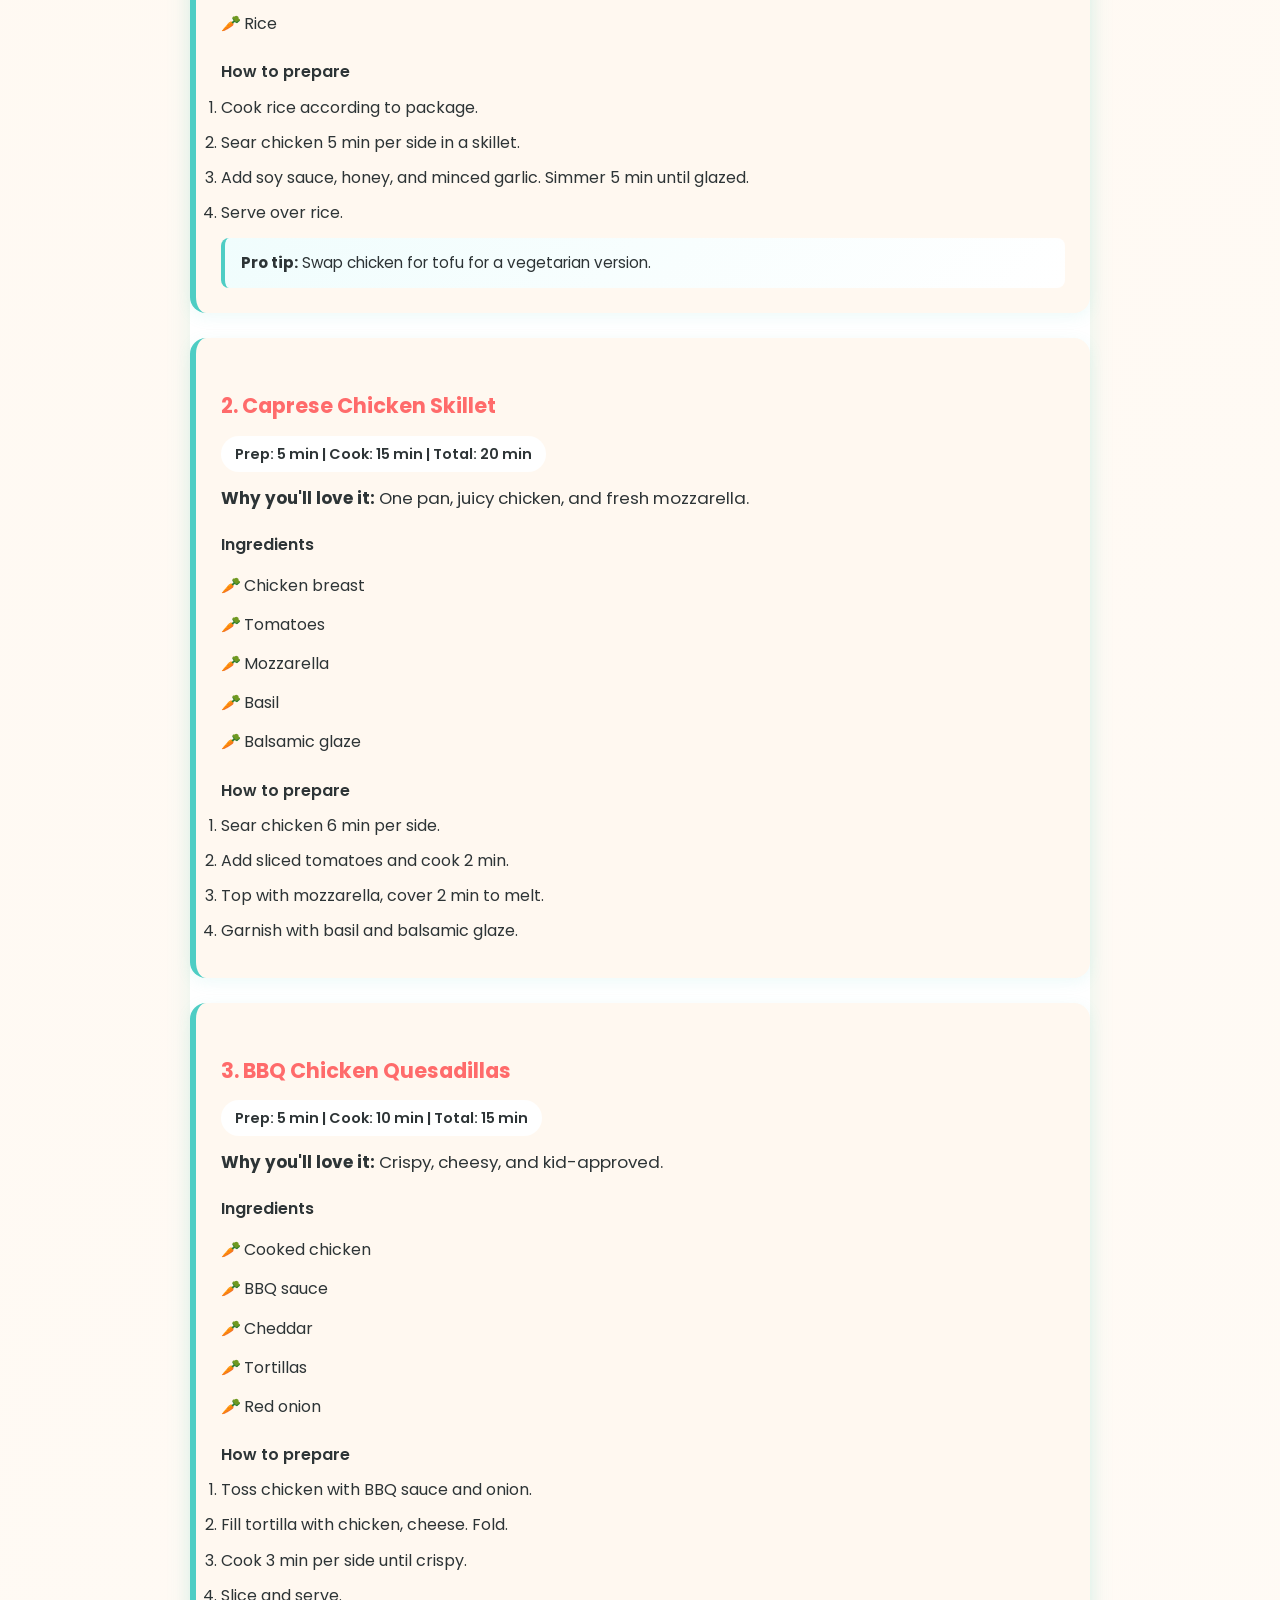
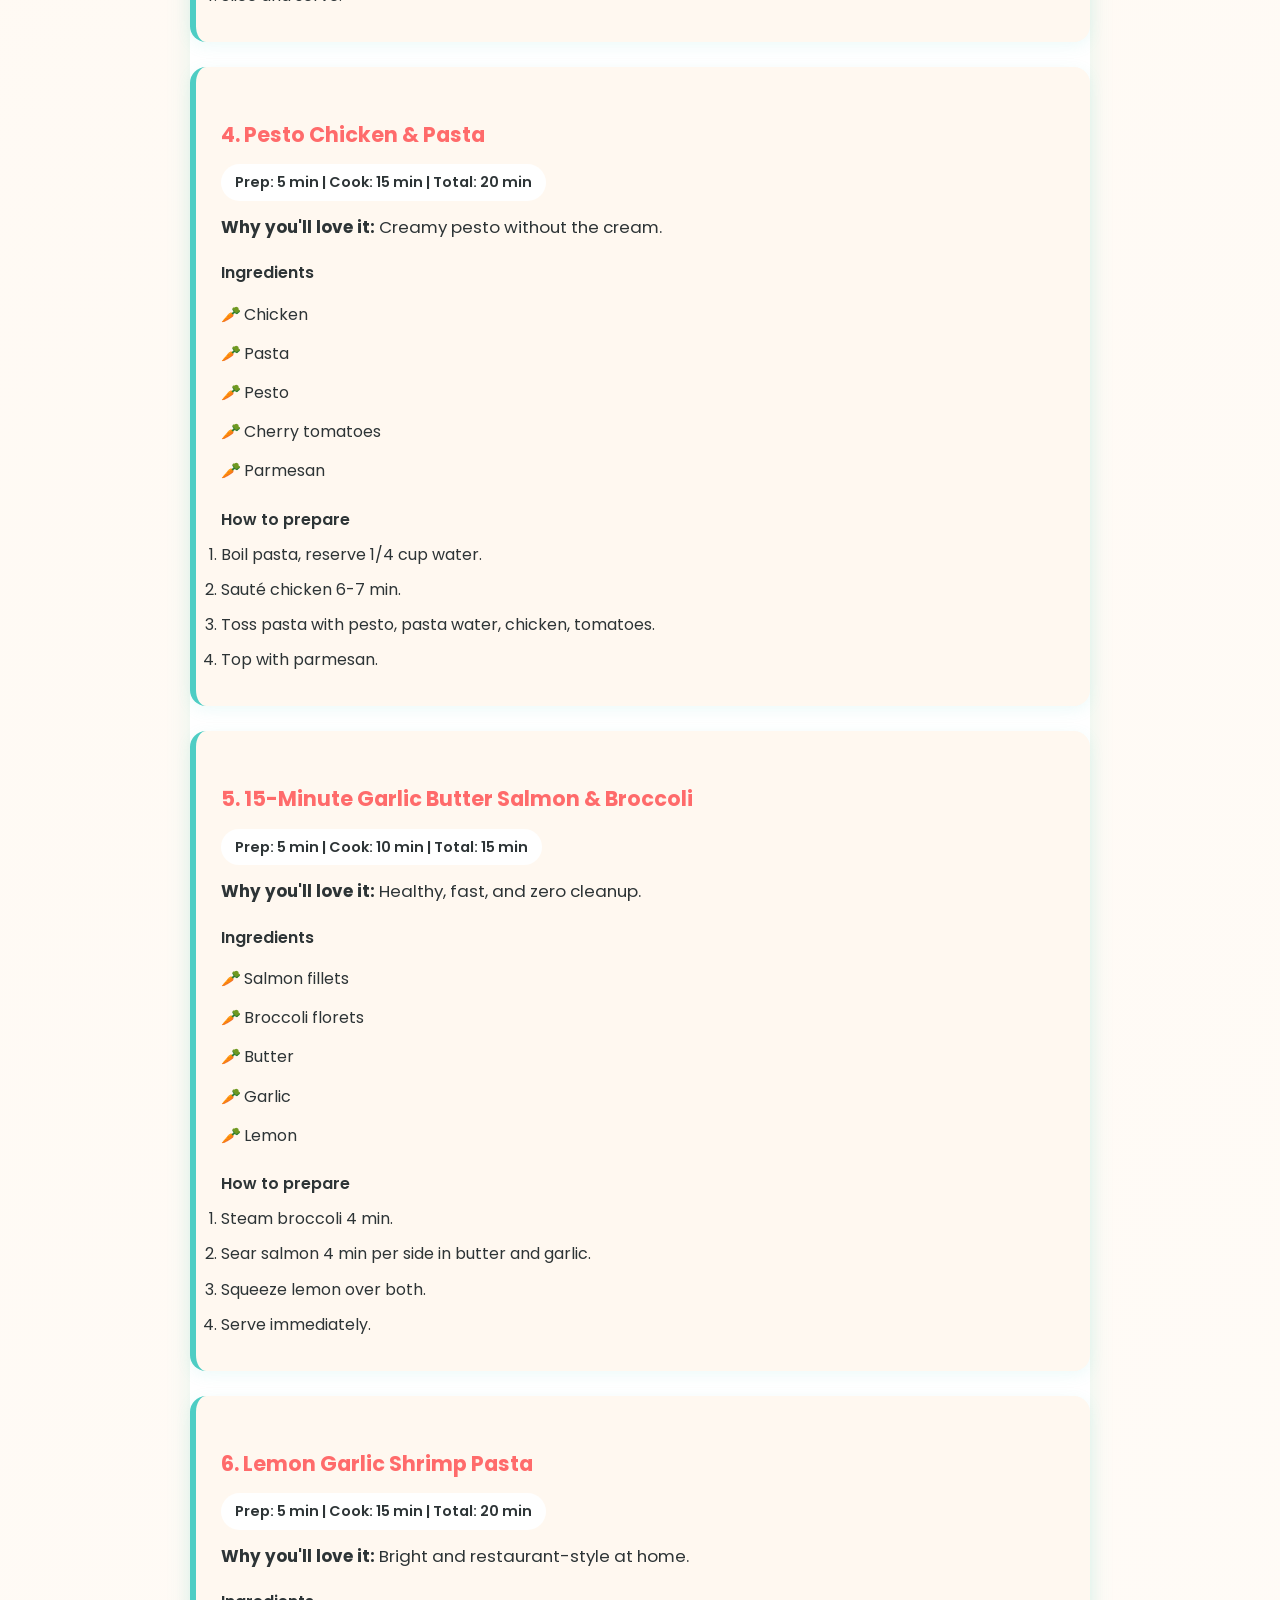
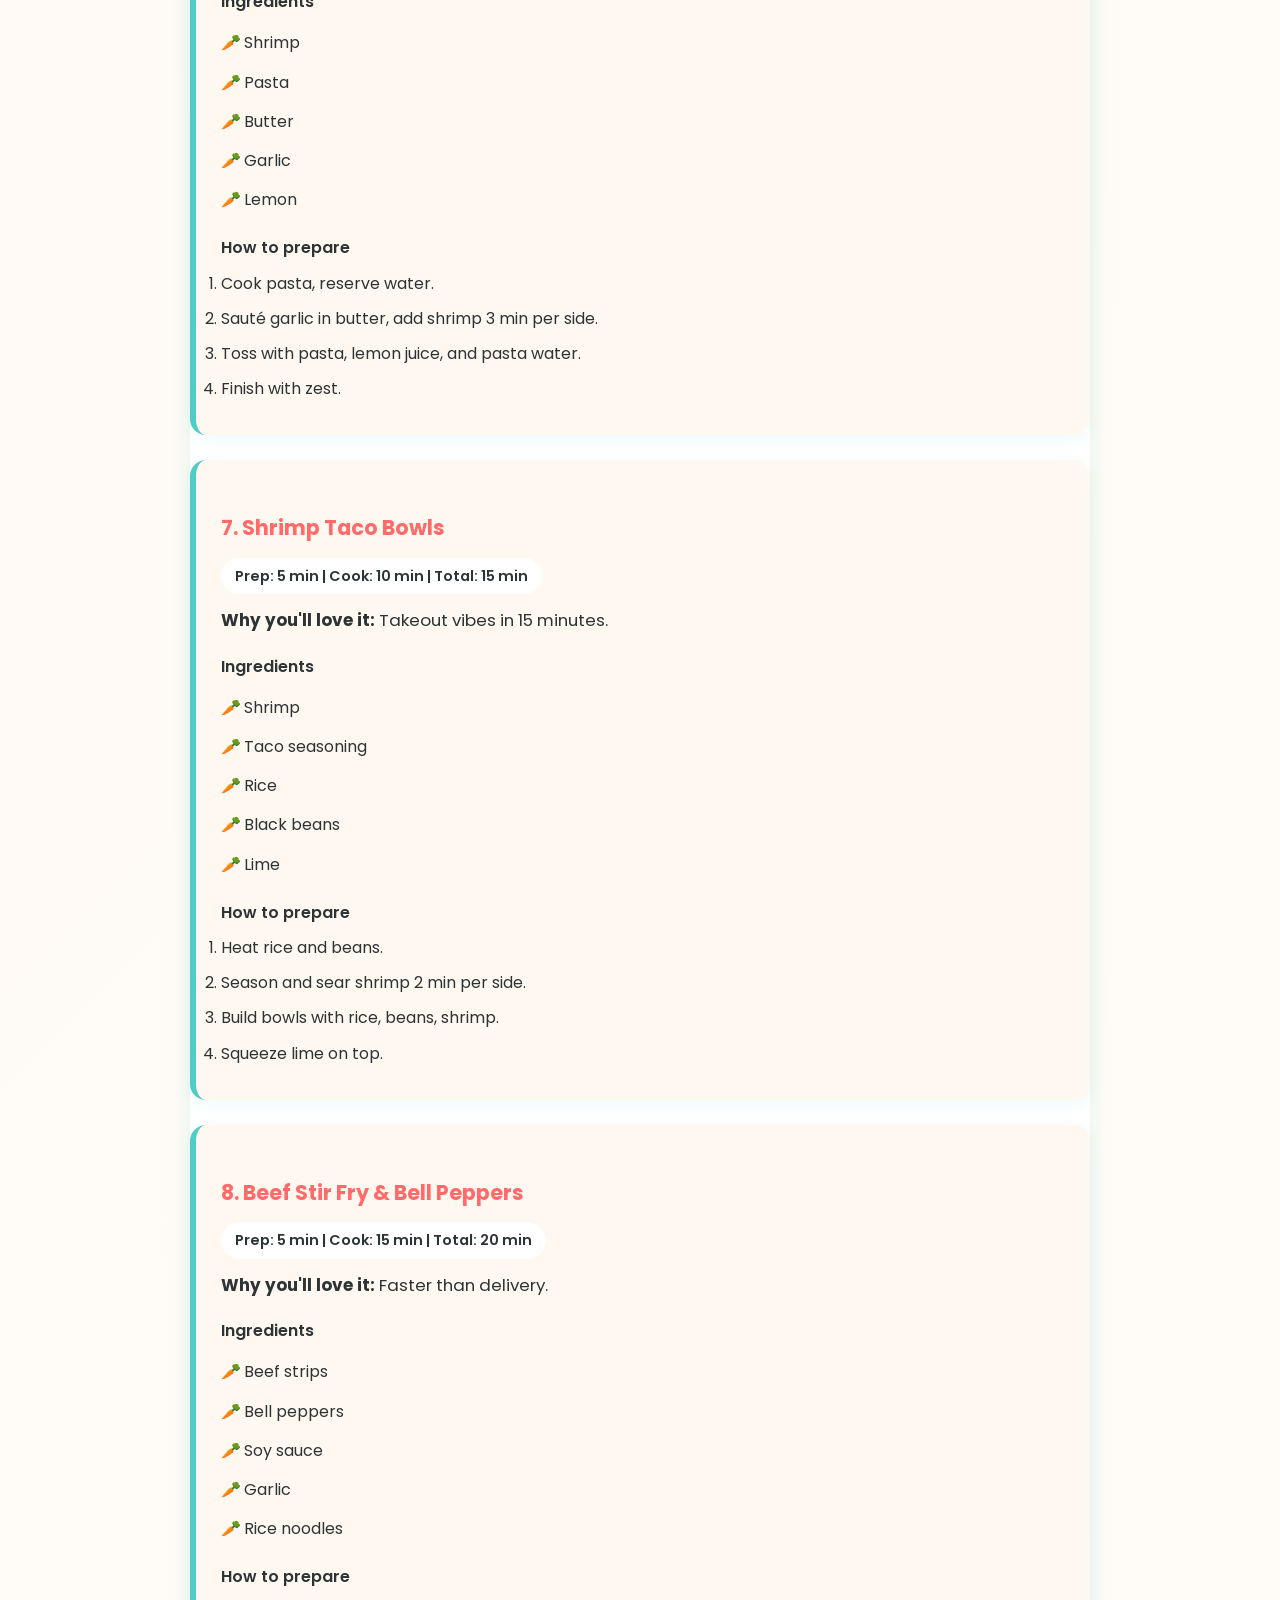
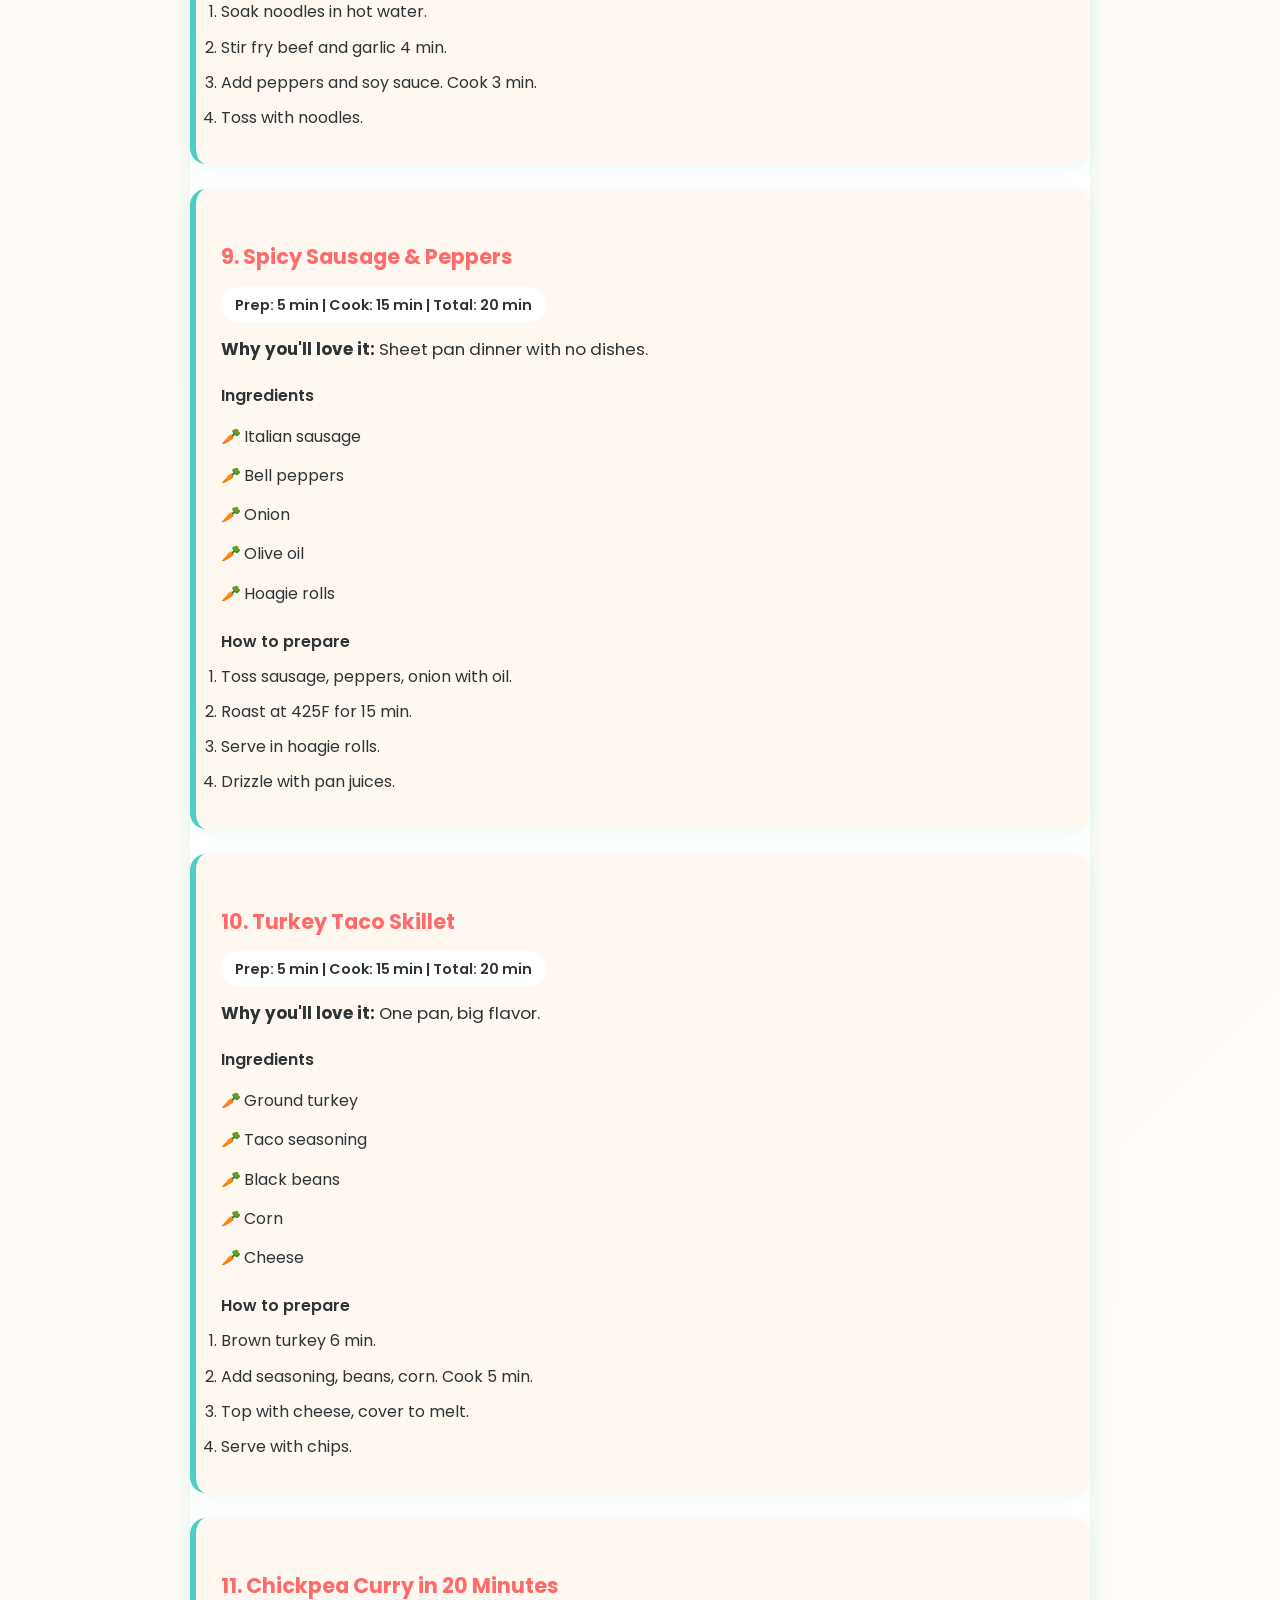
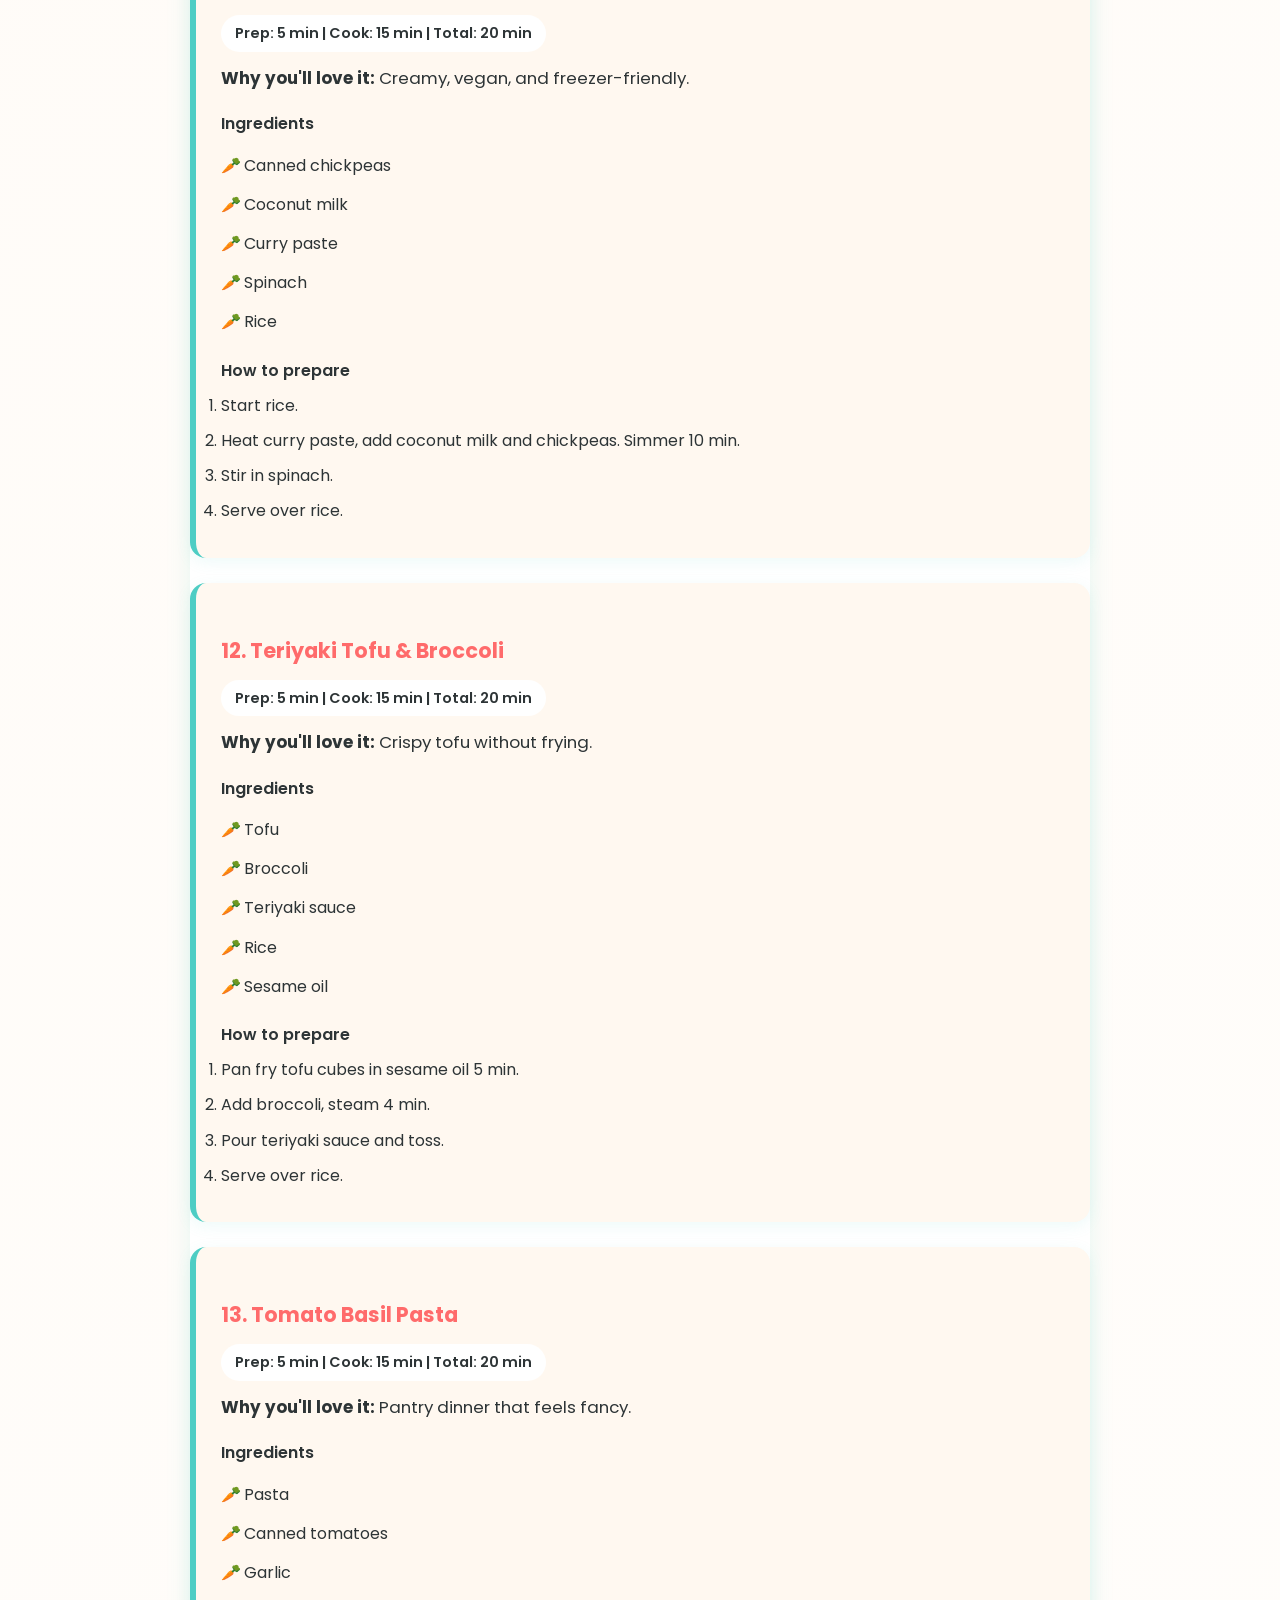
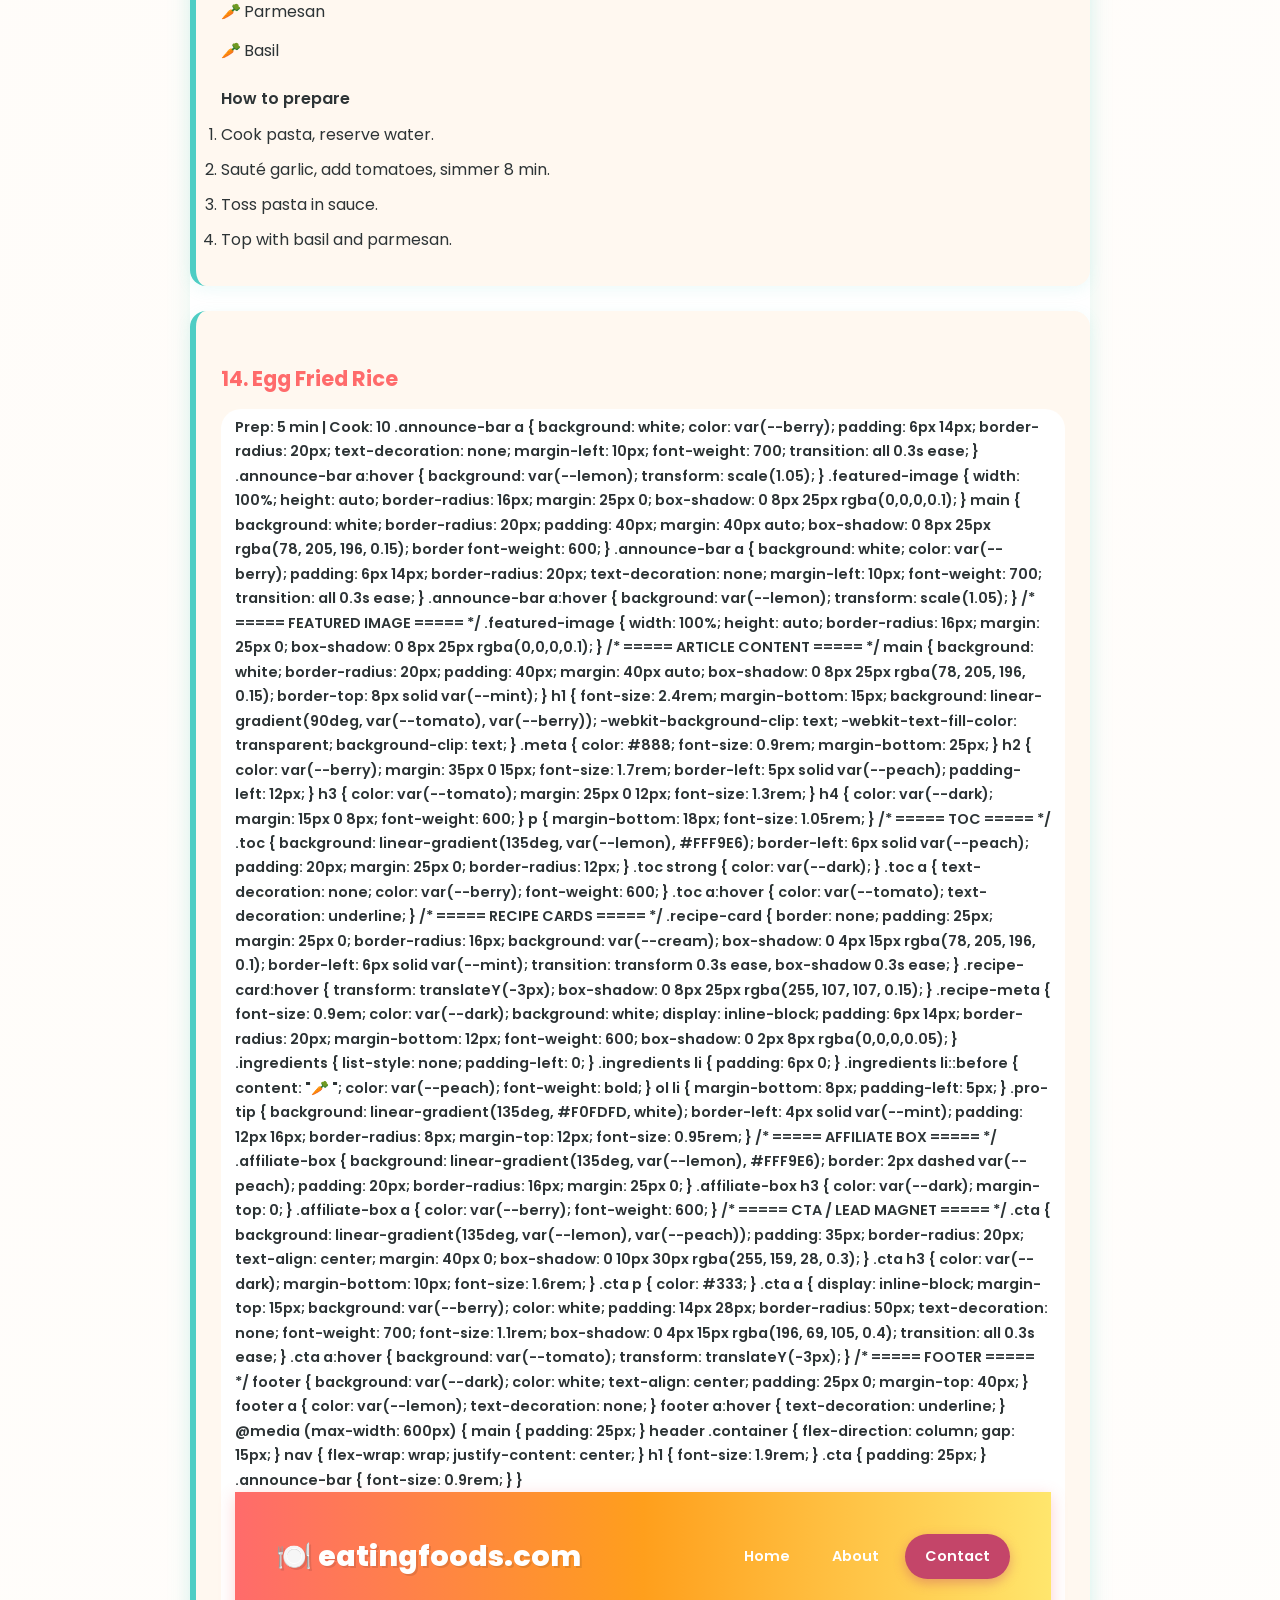
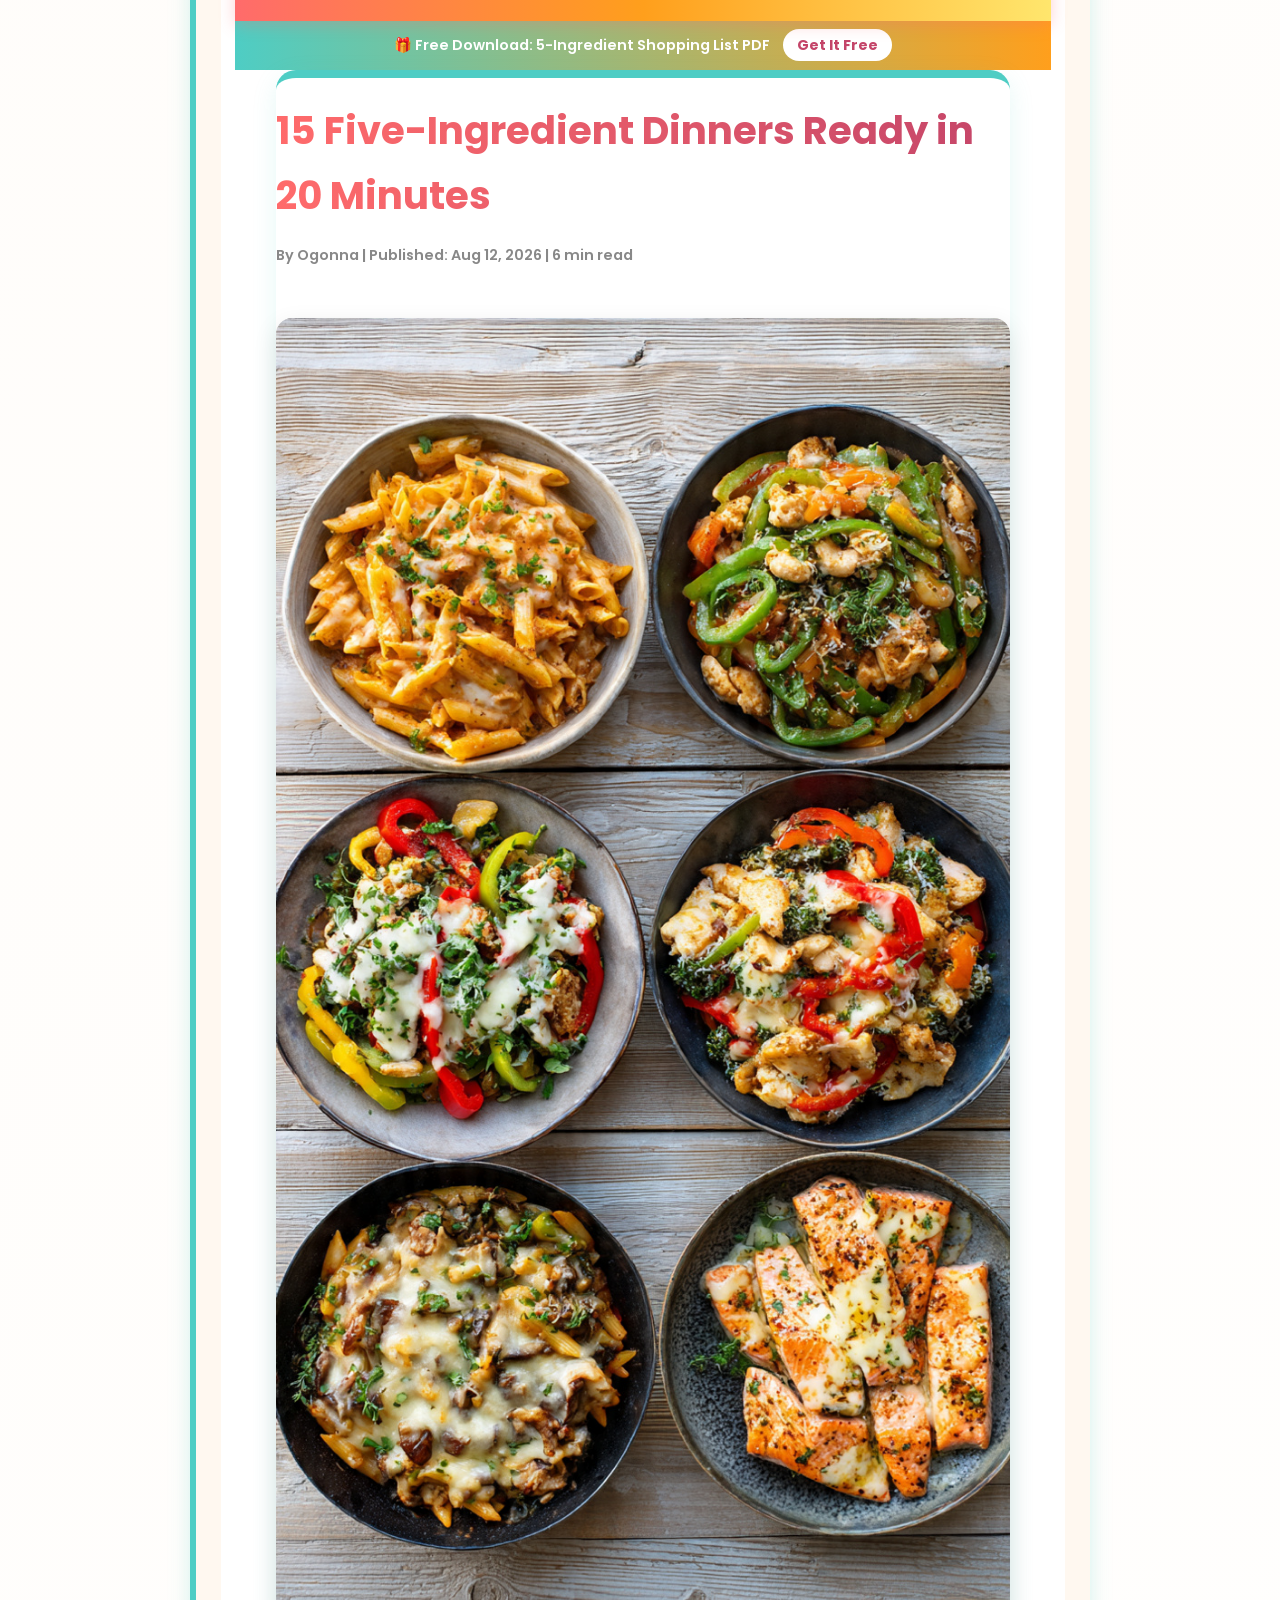
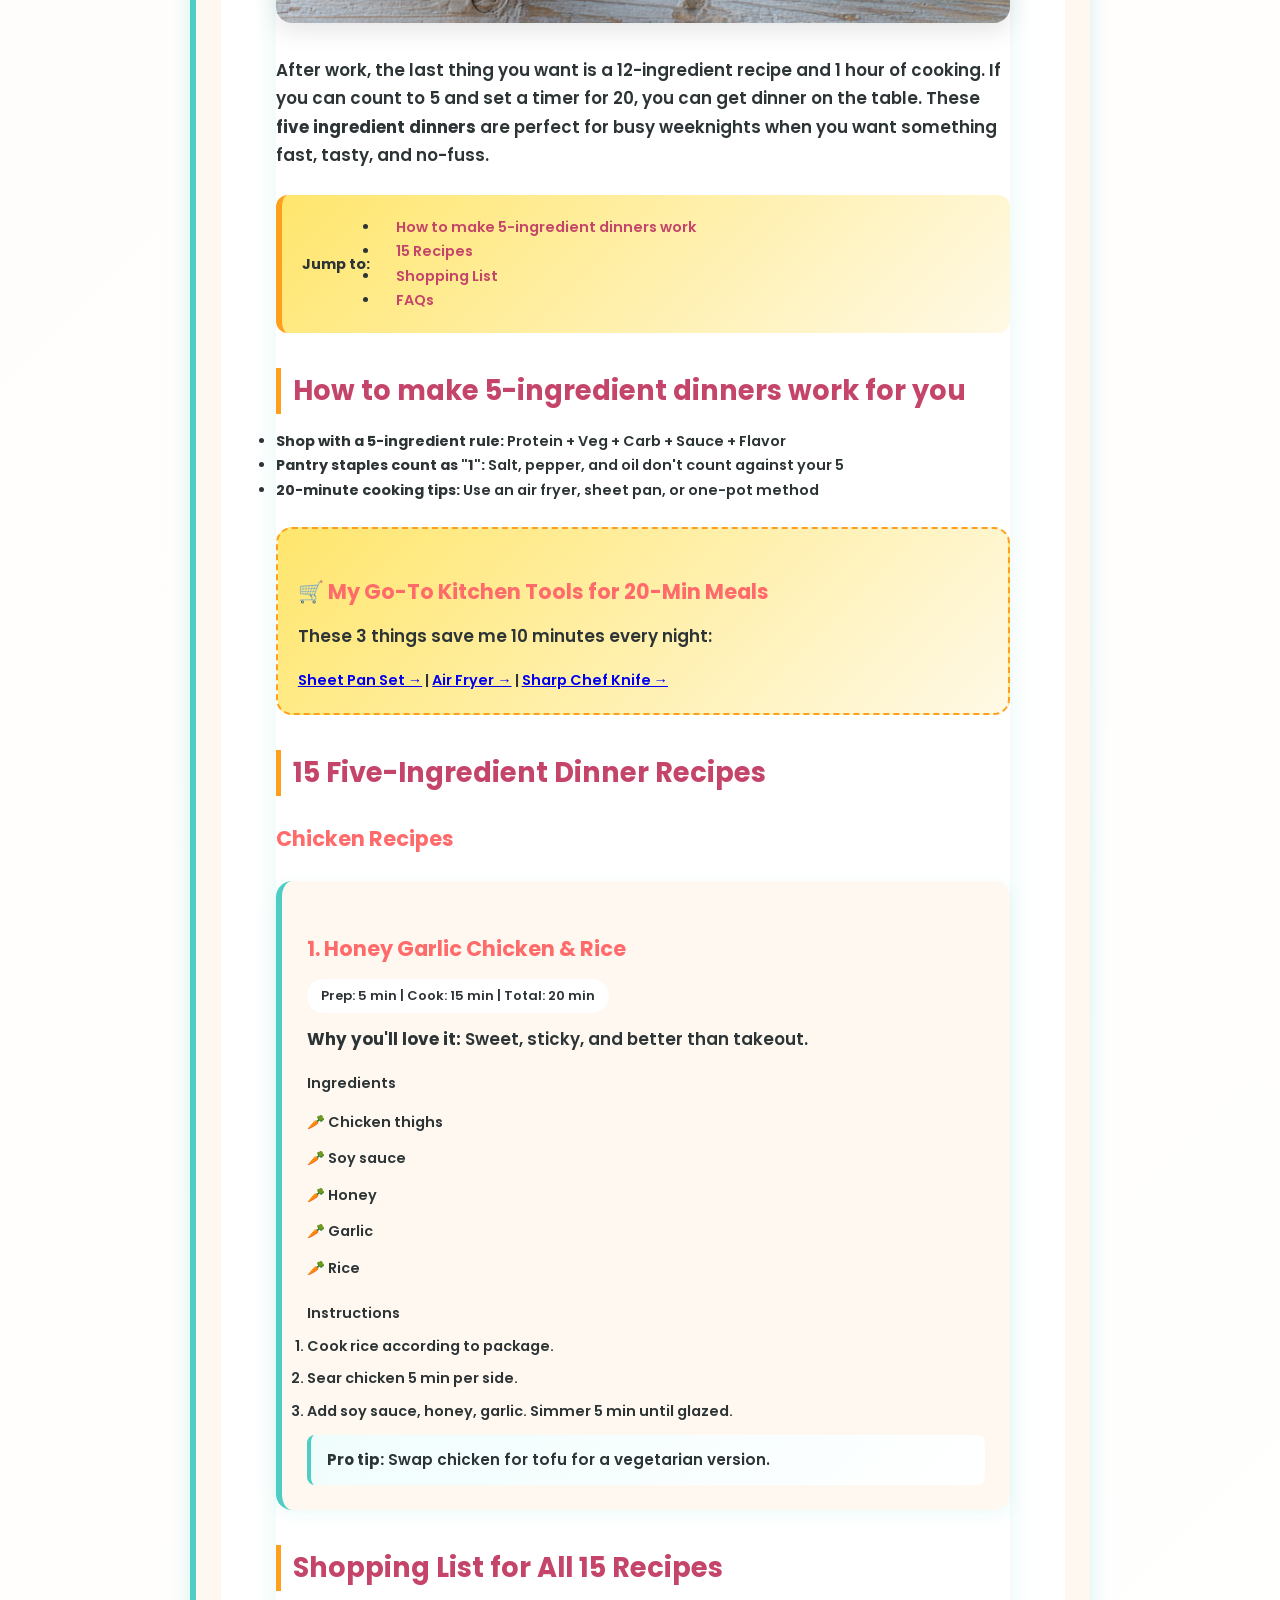
==== commit 12e20120: "Update 15 Five-ingredient Dinners Ready in 20 minutes.html" ====
--- a/15 Five-ingredient Dinners Ready in 20 minutes.html
+++ b/15 Five-ingredient Dinners Ready in 20 minutes.html
@@ -15,12 +15,10 @@
   <meta property="og:url" content="https://patr1ck0j.github.io/eatingfoods/5-ingredient-dinners-20-minutes">
   <meta property="og:image" content="https://patr1ck0j.github.io/eatingfoods/images/15-Five-Ingredient-Dinners-Ready-in-20-Minutes.jpg">
 
-  <!-- PRELOAD CRITICAL FONT FOR FASTER TEXT RENDER -->
   <link rel="preload" href="https://fonts.googleapis.com/css2?family=Poppins:wght@400;600;800&display=swap" as="style" onload="this.onload=null;this.rel='stylesheet'">
   <noscript><link href="https://fonts.googleapis.com/css2?family=Poppins:wght@400;600;800&display=swap" rel="stylesheet"></noscript>
 
   <style>
-    /* ===== EATINGFOODS.COM THEME V2 ===== */
     :root {
       --tomato: #FF6B6B;
       --lemon: #FFE66D;
@@ -30,87 +28,277 @@
       --cream: #FFF8F0;
       --dark: #2D3436;
     }
-
     * { margin: 0; padding: 0; box-sizing: border-box; }
-
     body {
       font-family: 'Poppins', 'Segoe UI', sans-serif;
       background: linear-gradient(135deg, var(--cream) 0%, #FFFFFF 100%);
       color: var(--dark);
       line-height: 1.7;
     }
-
-    .container {
-      width: 90%;
-      max-width: 900px;
-      margin: 0 auto;
-      padding: 20px 0;
-    }
-
+    .container { width: 90%; max-width: 900px; margin: 0 auto; padding: 20px 0; }
     header {
       background: linear-gradient(90deg, var(--tomato), var(--peach), var(--lemon));
-      padding: 20px 0;
-      box-shadow: 0 4px 15px rgba(255, 107, 107, 0.3);
-      position: sticky;
-      top: 0;
-      z-index: 100;
-    }
-
-    .logo {
-      font-size: 1.8rem;
-      font-weight: 800;
-      color: white;
-      text-decoration: none;
-      text-shadow: 2px 2px 0px rgba(0,0,0,0.1);
-    }
-
-    header .container {
-      display: flex;
-      justify-content: space-between;
-      align-items: center;
-    }
-
-    nav {
-      display: flex;
-      gap: 10px;
-      align-items: center;
-    }
-
-    nav a {
-      color: white;
-      text-decoration: none;
-      font-weight: 600;
-      padding: 8px 16px;
-      border-radius: 20px;
-      transition: all 0.3s ease;
-    }
-
-    nav a:hover {
-      background: rgba(255,255,255,0.25);
-      transform: translateY(-2px);
-    }
-
-    nav a.btn-contact {
-      background: var(--berry);
-      color: white;
-      padding: 10px 20px;
-      border-radius: 30px;
-      box-shadow: 0 4px 12px rgba(196, 69, 105, 0.4);
-    }
-
-    nav a.btn-contact:hover {
-      background: var(--tomato);
-      transform: translateY(-2px) scale(1.05);
-    }
-
-    .announce-bar {
-      background: linear-gradient(90deg, var(--mint), var(--peach));
-      padding: 12px 0;
-      text-align: center;
-      color: white;
-      font-weight: 600;
-    }
-    .announce-bar a {
+      padding: 20px 0; box-shadow: 0 4px 15px rgba(255, 107, 107, 0.3);
+      position: sticky; top: 0; z-index: 100;
+    }
+    .logo { font-size: 1.8rem; font-weight: 800; color: white; text-decoration: none; text-shadow: 2px 2px 0px rgba(0,0,0,0.1); }
+    header .container { display: flex; justify-content: space-between; align-items: center; }
+    nav { display: flex; gap: 10px; align-items: center; }
+    nav a { color: white; text-decoration: none; font-weight: 600; padding: 8px 16px; border-radius: 20px; transition: all 0.3s ease; }
+    nav a:hover { background: rgba(255,255,255,0.25); transform: translateY(-2px); }
+    nav a.btn-contact { background: var(--berry); color: white; padding: 10px 20px; border-radius: 30px; box-shadow: 0 4px 12px rgba(196, 69, 105, 0.4); }
+    .announce-bar { background: linear-gradient(90deg, var(--mint), var(--peach)); padding: 12px 0; text-align: center; color: white; font-weight: 600; }
+    .announce-bar a { background: white; color: var(--berry); padding: 6px 14px; border-radius: 20px; text-decoration: none; margin-left: 10px; font-weight: 700; }
+    .featured-image { width: 100%; height: auto; border-radius: 16px; margin: 25px 0; box-shadow: 0 8px 25px rgba(0,0,0,0.1); }
+    main { background: white; border-radius: 20px; padding: 40px; margin: 40px auto; box-shadow: 0 8px 25px rgba(78, 205, 196, 0.15); border-top: 8px solid var(--mint); }
+    h1 { font-size: 2.4rem; margin-bottom: 15px; background: linear-gradient(90deg, var(--tomato), var(--berry)); -webkit-background-clip: text; -webkit-text-fill-color: transparent; background-clip: text; }
+    .meta { color: #888; font-size: 0.9rem; margin-bottom: 25px; }
+    h2 { color: var(--berry); margin: 35px 0 15px; font-size: 1.7rem; border-left: 5px solid var(--peach); padding-left: 12px; }
+    h3 { color: var(--tomato); margin: 25px 0 12px; font-size: 1.3rem; }
+    h4 { color: var(--dark); margin: 15px 0 8px; font-weight: 600; }
+    p { margin-bottom: 18px; font-size: 1.05rem; }
+    .toc { background: linear-gradient(135deg, var(--lemon), #FFF9E6); border-left: 6px solid var(--peach); padding: 20px; margin: 25px 0; border-radius: 12px; }
+    .toc a { text-decoration: none; color: var(--berry); font-weight: 600; }
+    .recipe-card { padding: 25px; margin: 25px 0; border-radius: 16px; background: var(--cream); box-shadow: 0 4px 15px rgba(78, 205, 196, 0.1); border-left: 6px solid var(--mint); }
+    .recipe-meta { font-size: 0.9em; color: var(--dark); background: white; display: inline-block; padding: 6px 14px; border-radius: 20px; margin-bottom: 12px; font-weight: 600; }
+    .ingredients { list-style: none; padding-left: 0; }
+    .ingredients li { padding: 6px 0; }
+    .ingredients li::before { content: "🥕 "; color: var(--peach); font-weight: bold; }
+    ol li { margin-bottom: 8px; }
+    .pro-tip { background: linear-gradient(135deg, #F0FDFD, white); border-left: 4px solid var(--mint); padding: 12px 16px; border-radius: 8px; margin-top: 12px; font-size: 0.95rem; }
+    .affiliate-box { background: linear-gradient(135deg, var(--lemon), #FFF9E6); border: 2px dashed var(--peach); padding: 20px; border-radius: 16px; margin: 25px 0; }
+    .cta { background: linear-gradient(135deg, var(--lemon), var(--peach)); padding: 35px; border-radius: 20px; text-align: center; margin: 40px 0; }
+    .cta a { display: inline-block; margin-top: 15px; background: var(--berry); color: white; padding: 14px 28px; border-radius: 50px; text-decoration: none; font-weight: 700; }
+    footer { background: var(--dark); color: white; text-align: center; padding: 25px 0; margin-top: 40px; }
+  </style>
+
+  <!-- Recipe Schema for ALL 15 recipes -->
+  <script type="application/ld+json">
+  {
+    "@context": "https://schema.org",
+    "@type": "ItemList",
+    "name": "15 Five-Ingredient Dinners Ready in 20 Minutes",
+    "itemListElement": [
+      {"@type": "Recipe", "name": "Honey Garlic Chicken & Rice", "prepTime": "PT5M", "cookTime": "PT15M", "totalTime": "PT20M", "recipeIngredient": ["Chicken thighs","Soy sauce","Honey","Garlic","Rice"]},
+      {"@type": "Recipe", "name": "Caprese Chicken Skillet", "prepTime": "PT5M", "cookTime": "PT15M", "totalTime": "PT20M", "recipeIngredient": ["Chicken breast","Tomatoes","Mozzarella","Basil","Balsamic glaze"]},
+      {"@type": "Recipe", "name": "BBQ Chicken Quesadillas", "prepTime": "PT5M", "cookTime": "PT10M", "totalTime": "PT15M", "recipeIngredient": ["Cooked chicken","BBQ sauce","Cheddar","Tortillas","Red onion"]},
+      {"@type": "Recipe", "name": "Pesto Chicken & Pasta", "prepTime": "PT5M", "cookTime": "PT15M", "totalTime": "PT20M", "recipeIngredient": ["Chicken","Pasta","Pesto","Cherry tomatoes","Parmesan"]},
+      {"@type": "Recipe", "name": "15-Minute Garlic Butter Salmon & Broccoli", "prepTime": "PT5M", "cookTime": "PT10M", "totalTime": "PT15M", "recipeIngredient": ["Salmon fillets","Broccoli florets","Butter","Garlic","Lemon"]},
+      {"@type": "Recipe", "name": "Lemon Garlic Shrimp Pasta", "prepTime": "PT5M", "cookTime": "PT15M", "totalTime": "PT20M", "recipeIngredient": ["Shrimp","Pasta","Butter","Garlic","Lemon"]},
+      {"@type": "Recipe", "name": "Shrimp Taco Bowls", "prepTime": "PT5M", "cookTime": "PT10M", "totalTime": "PT15M", "recipeIngredient": ["Shrimp","Taco seasoning","Rice","Black beans","Lime"]},
+      {"@type": "Recipe", "name": "Beef Stir Fry & Bell Peppers", "prepTime": "PT5M", "cookTime": "PT15M", "totalTime": "PT20M", "recipeIngredient": ["Beef strips","Bell peppers","Soy sauce","Garlic","Rice noodles"]},
+      {"@type": "Recipe", "name": "Spicy Sausage & Peppers", "prepTime": "PT5M", "cookTime": "PT15M", "totalTime": "PT20M", "recipeIngredient": ["Italian sausage","Bell peppers","Onion","Olive oil","Hoagie rolls"]},
+      {"@type": "Recipe", "name": "Turkey Taco Skillet", "prepTime": "PT5M", "cookTime": "PT15M", "totalTime": "PT20M", "recipeIngredient": ["Ground turkey","Taco seasoning","Black beans","Corn","Cheese"]},
+      {"@type": "Recipe", "name": "Chickpea Curry in 20 Minutes", "prepTime": "PT5M", "cookTime": "PT15M", "totalTime": "PT20M", "recipeIngredient": ["Canned chickpeas","Coconut milk","Curry paste","Spinach","Rice"]},
+      {"@type": "Recipe", "name": "Teriyaki Tofu & Broccoli", "prepTime": "PT5M", "cookTime": "PT15M", "totalTime": "PT20M", "recipeIngredient": ["Tofu","Broccoli","Teriyaki sauce","Rice","Sesame oil"]},
+      {"@type": "Recipe", "name": "Tomato Basil Pasta", "prepTime": "PT5M", "cookTime": "PT15M", "totalTime": "PT20M", "recipeIngredient": ["Pasta","Canned tomatoes","Garlic","Parmesan","Basil"]},
+      {"@type": "Recipe", "name": "Egg Fried Rice", "prepTime": "PT5M", "cookTime": "PT10M", "totalTime": "PT15M", "recipeIngredient": ["Cooked rice","Eggs","Soy sauce","Peas","Green onion"]},
+      {"@type": "Recipe", "name": "Mediterranean Chickpea Salad Wrap", "prepTime": "PT10M", "cookTime": "PT0M", "totalTime": "PT10M", "recipeIngredient": ["Chickpeas","Cucumber","Feta","Tzatziki","Tortillas"]}
+    ]
+  }
+  </script>
+</head>
+<body>
+  <header>
+    <div class="container">
+      <a href="index.html" class="logo">🍽️ eatingfoods.com</a>
+      <nav>
+        <a href="index.html">Home</a>
+        <a href="about.html">About</a>
+        <a href="contact.html" class="btn-contact">Contact</a>
+      </nav>
+    </div>
+  </header>
+
+  <div class="announce-bar">
+    🎁 Free Download: 5-Ingredient Shopping List PDF 
+    <a href="https://preview.mailerlite.io/forms/2571621/195590738332878400/share" target="_blank">Get It Free</a>
+  </div>
+
+  <main class="container">
+    <h1>15 Five-Ingredient Dinners Ready in 20 Minutes</h1>
+    <p class="meta">By Ogonna | Published: Aug 12, 2026 | 6 min read</p>
+    
+    <img src="images/15-Five-Ingredient-Dinners-Ready-in-20-Minutes.jpg" alt="15 Five-Ingredient Dinners Ready in 20 Minutes - quick healthy meals" class="featured-image" loading="lazy" width="1200" height="630">
+    
+    <p>After work, the last thing you want is a 12-ingredient recipe and 1 hour of cooking. If you can count to 5 and set a timer for 20, you can get dinner on the table. These <strong>five ingredient dinners</strong> are perfect for busy weeknights when you want something fast, tasty, and no-fuss.</p>
+
+    <nav class="toc">
+      <strong>Jump to:</strong>
+      <ul>
+        <li><a href="#how-to">How to make 5-ingredient dinners work</a></li>
+        <li><a href="#recipes">15 Recipes with Prep Steps</a></li>
+        <li><a href="#shopping-list">Shopping List</a></li>
+        <li><a href="#faq">FAQs</a></li>
+      </ul>
+    </nav>
+
+    <section id="how-to">
+      <h2>How to make 5-ingredient dinners work for you</h2>
+      <ul>
+        <li><strong>Shop with a 5-ingredient rule:</strong> Protein + Veg + Carb + Sauce + Flavor</li>
+        <li><strong>Pantry staples count as "1":</strong> Salt, pepper, and oil don't count against your 5</li>
+        <li><strong>20-minute cooking tips:</strong> Use an air fryer, sheet pan, or one-pot method</li>
+      </ul>
+    </section>
+
+    <div class="affiliate-box">
+      <h3>🛒 My Go-To Kitchen Tools for 20-Min Meals</h3>
+      <p>These 3 things save me 10 minutes every night:</p>
+      <a href="#">Sheet Pan Set →</a> | <a href="#">Air Fryer →</a> | <a href="#">Sharp Chef Knife →</a>
+    </div>
+
+    <section id="recipes">
+      <h2>15 Five-Ingredient Dinner Recipes</h2>
+
+      <!-- 1 -->
+      <div class="recipe-card">
+        <h3>1. Honey Garlic Chicken & Rice</h3>
+        <div class="recipe-meta">Prep: 5 min | Cook: 15 min | Total: 20 min</div>
+        <p><strong>Why you'll love it:</strong> Sweet, sticky, and better than takeout.</p>
+        <h4>Ingredients</h4>
+        <ul class="ingredients"><li>Chicken thighs</li><li>Soy sauce</li><li>Honey</li><li>Garlic</li><li>Rice</li></ul>
+        <h4>How to prepare</h4>
+        <ol><li>Cook rice according to package.</li><li>Sear chicken 5 min per side in a skillet.</li><li>Add soy sauce, honey, and minced garlic. Simmer 5 min until glazed.</li><li>Serve over rice.</li></ol>
+        <div class="pro-tip"><strong>Pro tip:</strong> Swap chicken for tofu for a vegetarian version.</div>
+      </div>
+
+      <!-- 2 -->
+      <div class="recipe-card">
+        <h3>2. Caprese Chicken Skillet</h3>
+        <div class="recipe-meta">Prep: 5 min | Cook: 15 min | Total: 20 min</div>
+        <p><strong>Why you'll love it:</strong> One pan, juicy chicken, and fresh mozzarella.</p>
+        <h4>Ingredients</h4>
+        <ul class="ingredients"><li>Chicken breast</li><li>Tomatoes</li><li>Mozzarella</li><li>Basil</li><li>Balsamic glaze</li></ul>
+        <h4>How to prepare</h4>
+        <ol><li>Sear chicken 6 min per side.</li><li>Add sliced tomatoes and cook 2 min.</li><li>Top with mozzarella, cover 2 min to melt.</li><li>Garnish with basil and balsamic glaze.</li></ol>
+      </div>
+
+      <!-- 3 -->
+      <div class="recipe-card">
+        <h3>3. BBQ Chicken Quesadillas</h3>
+        <div class="recipe-meta">Prep: 5 min | Cook: 10 min | Total: 15 min</div>
+        <p><strong>Why you'll love it:</strong> Crispy, cheesy, and kid-approved.</p>
+        <h4>Ingredients</h4>
+        <ul class="ingredients"><li>Cooked chicken</li><li>BBQ sauce</li><li>Cheddar</li><li>Tortillas</li><li>Red onion</li></ul>
+        <h4>How to prepare</h4>
+        <ol><li>Toss chicken with BBQ sauce and onion.</li><li>Fill tortilla with chicken, cheese. Fold.</li><li>Cook 3 min per side until crispy.</li><li>Slice and serve.</li></ol>
+      </div>
+
+      <!-- 4 -->
+      <div class="recipe-card">
+        <h3>4. Pesto Chicken & Pasta</h3>
+        <div class="recipe-meta">Prep: 5 min | Cook: 15 min | Total: 20 min</div>
+        <p><strong>Why you'll love it:</strong> Creamy pesto without the cream.</p>
+        <h4>Ingredients</h4>
+        <ul class="ingredients"><li>Chicken</li><li>Pasta</li><li>Pesto</li><li>Cherry tomatoes</li><li>Parmesan</li></ul>
+        <h4>How to prepare</h4>
+        <ol><li>Boil pasta, reserve 1/4 cup water.</li><li>Sauté chicken 6-7 min.</li><li>Toss pasta with pesto, pasta water, chicken, tomatoes.</li><li>Top with parmesan.</li></ol>
+      </div>
+
+      <!-- 5 -->
+      <div class="recipe-card">
+        <h3>5. 15-Minute Garlic Butter Salmon & Broccoli</h3>
+        <div class="recipe-meta">Prep: 5 min | Cook: 10 min | Total: 15 min</div>
+        <p><strong>Why you'll love it:</strong> Healthy, fast, and zero cleanup.</p>
+        <h4>Ingredients</h4>
+        <ul class="ingredients"><li>Salmon fillets</li><li>Broccoli florets</li><li>Butter</li><li>Garlic</li><li>Lemon</li></ul>
+        <h4>How to prepare</h4>
+        <ol><li>Steam broccoli 4 min.</li><li>Sear salmon 4 min per side in butter and garlic.</li><li>Squeeze lemon over both.</li><li>Serve immediately.</li></ol>
+      </div>
+
+      <!-- 6 -->
+      <div class="recipe-card">
+        <h3>6. Lemon Garlic Shrimp Pasta</h3>
+        <div class="recipe-meta">Prep: 5 min | Cook: 15 min | Total: 20 min</div>
+        <p><strong>Why you'll love it:</strong> Bright and restaurant-style at home.</p>
+        <h4>Ingredients</h4>
+        <ul class="ingredients"><li>Shrimp</li><li>Pasta</li><li>Butter</li><li>Garlic</li><li>Lemon</li></ul>
+        <h4>How to prepare</h4>
+        <ol><li>Cook pasta, reserve water.</li><li>Sauté garlic in butter, add shrimp 3 min per side.</li><li>Toss with pasta, lemon juice, and pasta water.</li><li>Finish with zest.</li></ol>
+      </div>
+
+      <!-- 7 -->
+      <div class="recipe-card">
+        <h3>7. Shrimp Taco Bowls</h3>
+        <div class="recipe-meta">Prep: 5 min | Cook: 10 min | Total: 15 min</div>
+        <p><strong>Why you'll love it:</strong> Takeout vibes in 15 minutes.</p>
+        <h4>Ingredients</h4>
+        <ul class="ingredients"><li>Shrimp</li><li>Taco seasoning</li><li>Rice</li><li>Black beans</li><li>Lime</li></ul>
+        <h4>How to prepare</h4>
+        <ol><li>Heat rice and beans.</li><li>Season and sear shrimp 2 min per side.</li><li>Build bowls with rice, beans, shrimp.</li><li>Squeeze lime on top.</li></ol>
+      </div>
+
+      <!-- 8 -->
+      <div class="recipe-card">
+        <h3>8. Beef Stir Fry & Bell Peppers</h3>
+        <div class="recipe-meta">Prep: 5 min | Cook: 15 min | Total: 20 min</div>
+        <p><strong>Why you'll love it:</strong> Faster than delivery.</p>
+        <h4>Ingredients</h4>
+        <ul class="ingredients"><li>Beef strips</li><li>Bell peppers</li><li>Soy sauce</li><li>Garlic</li><li>Rice noodles</li></ul>
+        <h4>How to prepare</h4>
+        <ol><li>Soak noodles in hot water.</li><li>Stir fry beef and garlic 4 min.</li><li>Add peppers and soy sauce. Cook 3 min.</li><li>Toss with noodles.</li></ol>
+      </div>
+
+      <!-- 9 -->
+      <div class="recipe-card">
+        <h3>9. Spicy Sausage & Peppers</h3>
+        <div class="recipe-meta">Prep: 5 min | Cook: 15 min | Total: 20 min</div>
+        <p><strong>Why you'll love it:</strong> Sheet pan dinner with no dishes.</p>
+        <h4>Ingredients</h4>
+        <ul class="ingredients"><li>Italian sausage</li><li>Bell peppers</li><li>Onion</li><li>Olive oil</li><li>Hoagie rolls</li></ul>
+        <h4>How to prepare</h4>
+        <ol><li>Toss sausage, peppers, onion with oil.</li><li>Roast at 425F for 15 min.</li><li>Serve in hoagie rolls.</li><li>Drizzle with pan juices.</li></ol>
+      </div>
+
+      <!-- 10 -->
+      <div class="recipe-card">
+        <h3>10. Turkey Taco Skillet</h3>
+        <div class="recipe-meta">Prep: 5 min | Cook: 15 min | Total: 20 min</div>
+        <p><strong>Why you'll love it:</strong> One pan, big flavor.</p>
+        <h4>Ingredients</h4>
+        <ul class="ingredients"><li>Ground turkey</li><li>Taco seasoning</li><li>Black beans</li><li>Corn</li><li>Cheese</li></ul>
+        <h4>How to prepare</h4>
+        <ol><li>Brown turkey 6 min.</li><li>Add seasoning, beans, corn. Cook 5 min.</li><li>Top with cheese, cover to melt.</li><li>Serve with chips.</li></ol>
+      </div>
+
+      <!-- 11 -->
+      <div class="recipe-card">
+        <h3>11. Chickpea Curry in 20 Minutes</h3>
+        <div class="recipe-meta">Prep: 5 min | Cook: 15 min | Total: 20 min</div>
+        <p><strong>Why you'll love it:</strong> Creamy, vegan, and freezer-friendly.</p>
+        <h4>Ingredients</h4>
+        <ul class="ingredients"><li>Canned chickpeas</li><li>Coconut milk</li><li>Curry paste</li><li>Spinach</li><li>Rice</li></ul>
+        <h4>How to prepare</h4>
+        <ol><li>Start rice.</li><li>Heat curry paste, add coconut milk and chickpeas. Simmer 10 min.</li><li>Stir in spinach.</li><li>Serve over rice.</li></ol>
+      </div>
+
+      <!-- 12 -->
+      <div class="recipe-card">
+        <h3>12. Teriyaki Tofu & Broccoli</h3>
+        <div class="recipe-meta">Prep: 5 min | Cook: 15 min | Total: 20 min</div>
+        <p><strong>Why you'll love it:</strong> Crispy tofu without frying.</p>
+        <h4>Ingredients</h4>
+        <ul class="ingredients"><li>Tofu</li><li>Broccoli</li><li>Teriyaki sauce</li><li>Rice</li><li>Sesame oil</li></ul>
+        <h4>How to prepare</h4>
+        <ol><li>Pan fry tofu cubes in sesame oil 5 min.</li><li>Add broccoli, steam 4 min.</li><li>Pour teriyaki sauce and toss.</li><li>Serve over rice.</li></ol>
+      </div>
+
+      <!-- 13 -->
+      <div class="recipe-card">
+        <h3>13. Tomato Basil Pasta</h3>
+        <div class="recipe-meta">Prep: 5 min | Cook: 15 min | Total: 20 min</div>
+        <p><strong>Why you'll love it:</strong> Pantry dinner that feels fancy.</p>
+        <h4>Ingredients</h4>
+        <ul class="ingredients"><li>Pasta</li><li>Canned tomatoes</li><li>Garlic</li><li>Parmesan</li><li>Basil</li></ul>
+        <h4>How to prepare</h4>
+        <ol><li>Cook pasta, reserve water.</li><li>Sauté garlic, add tomatoes, simmer 8 min.</li><li>Toss pasta in sauce.</li><li>Top with basil and parmesan.</li></ol>
+      </div>
+
+      <!-- 14 -->
+      <div class="recipe-card">
+        <h3>14. Egg Fried Rice</h3>
+        <div class="recipe-meta">Prep: 5 min | Cook: 10    .announce-bar a {
       background: white;
       color: var(--berry);
       padding: 6px 14px;
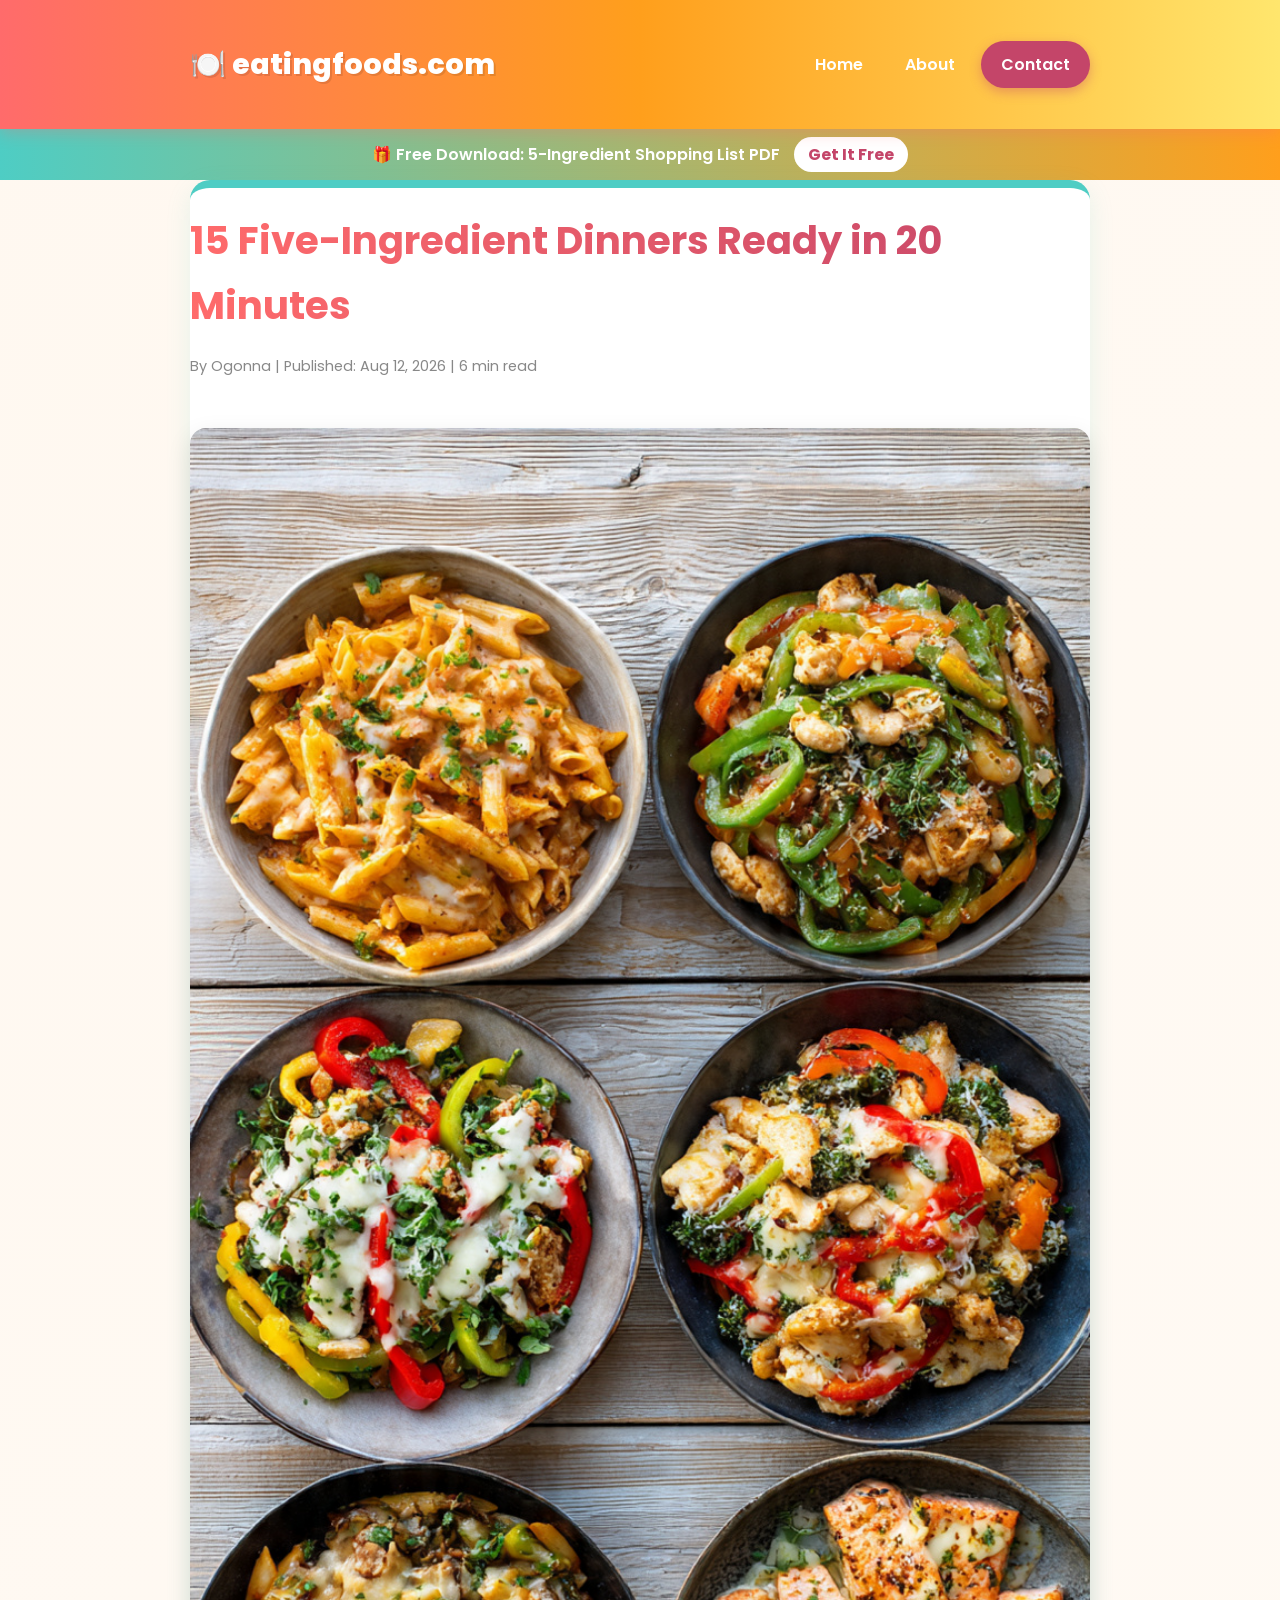
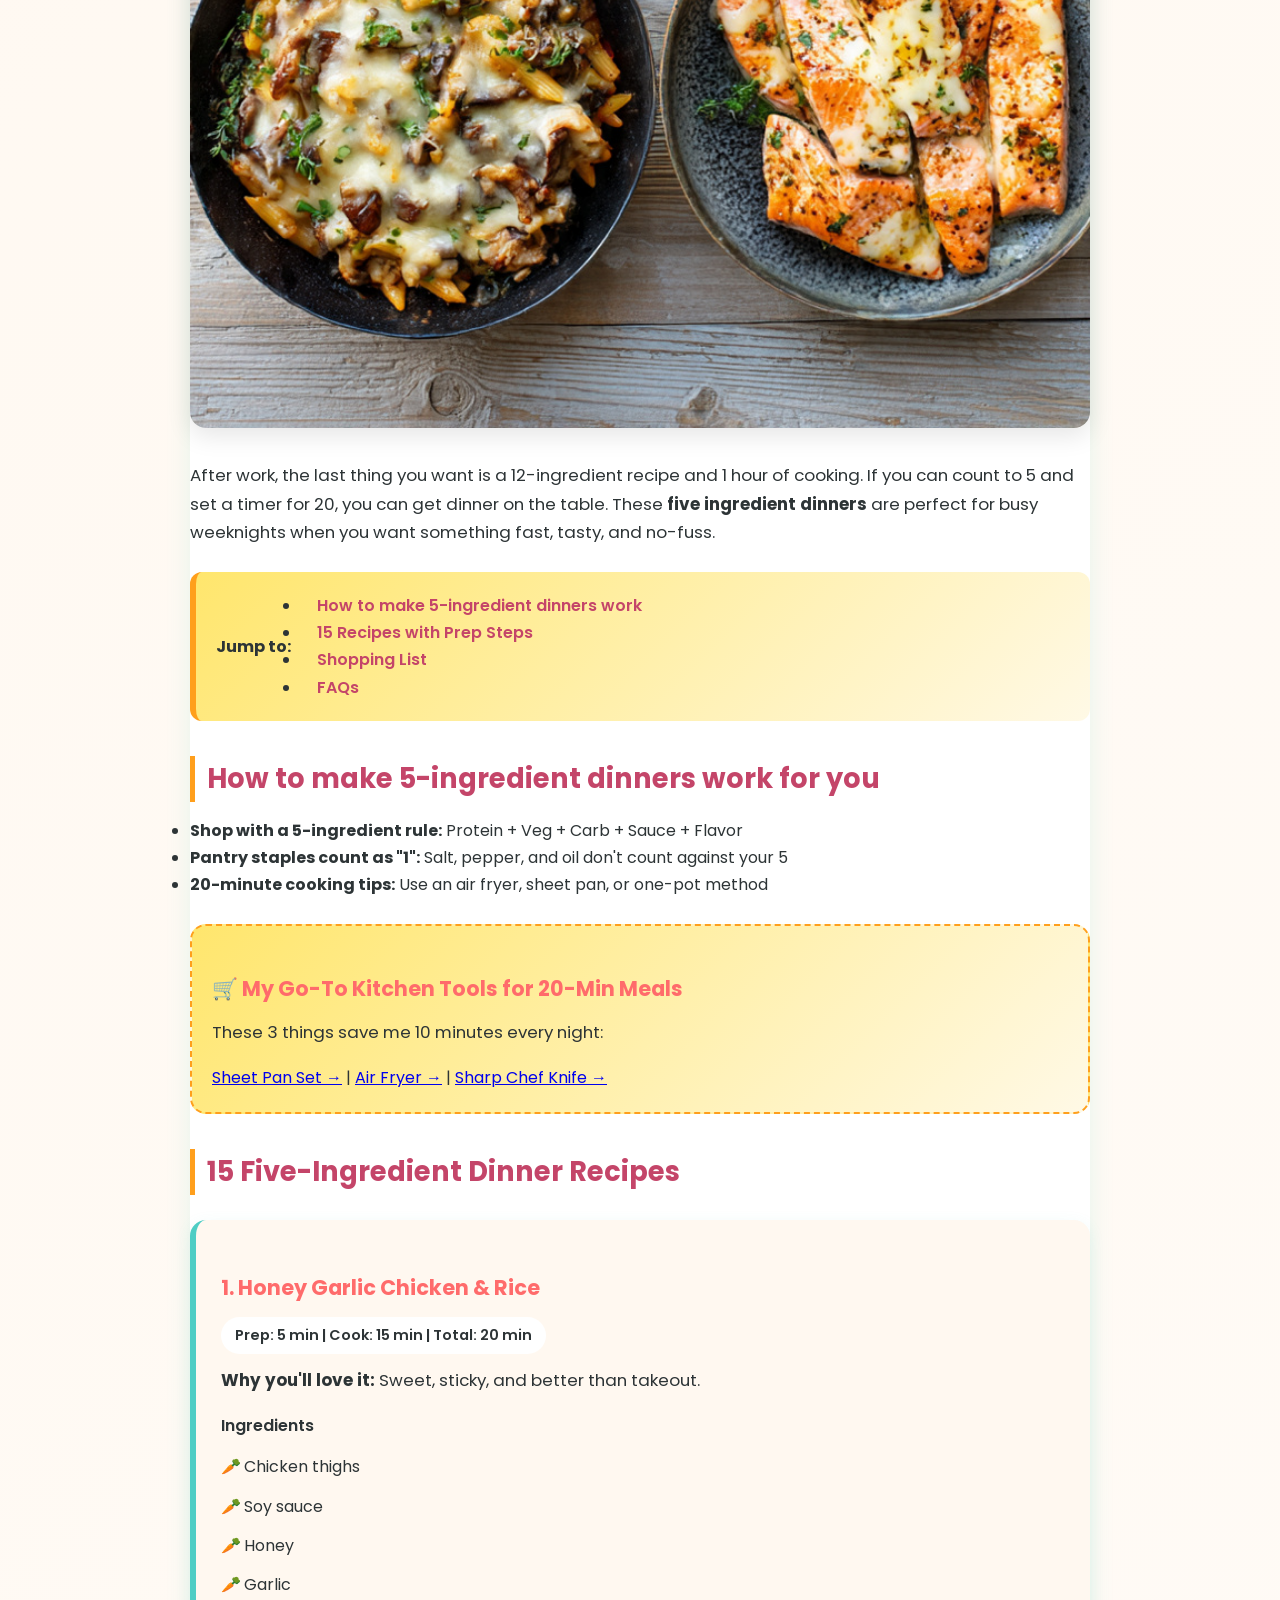
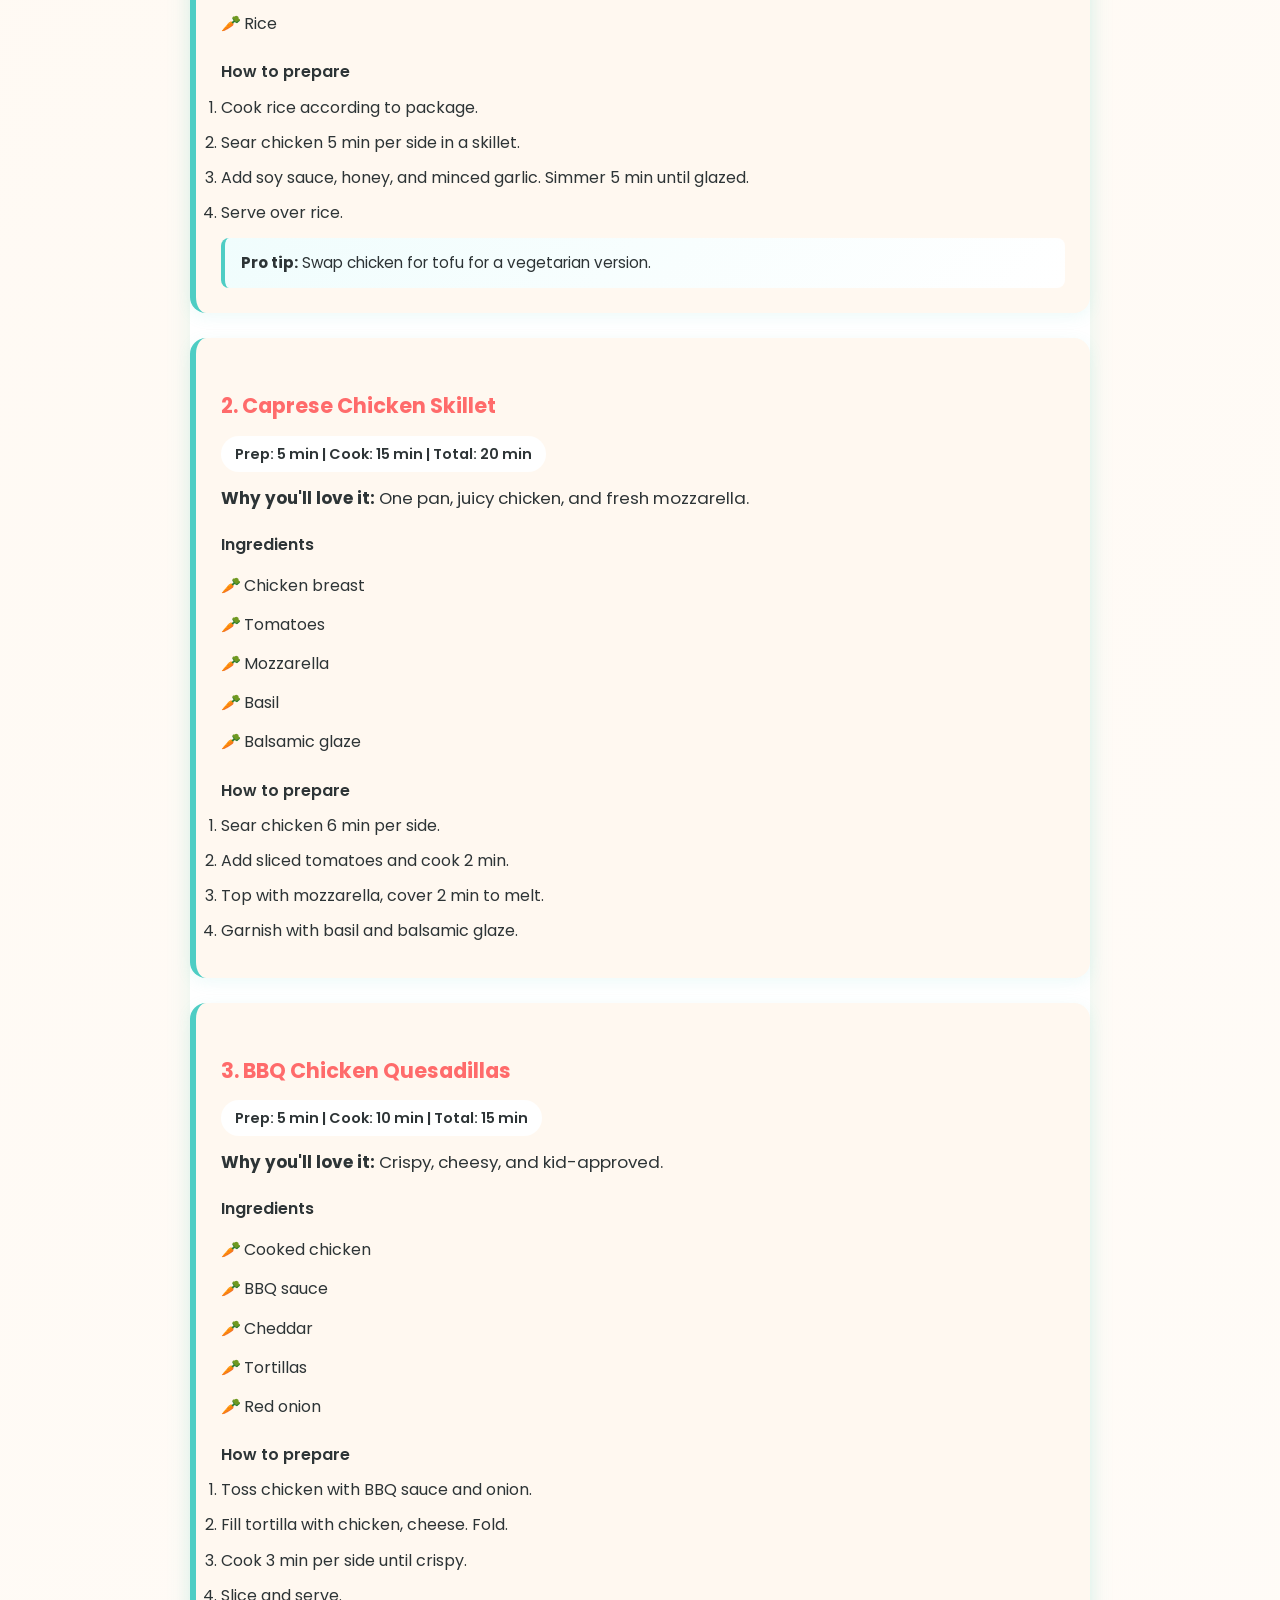
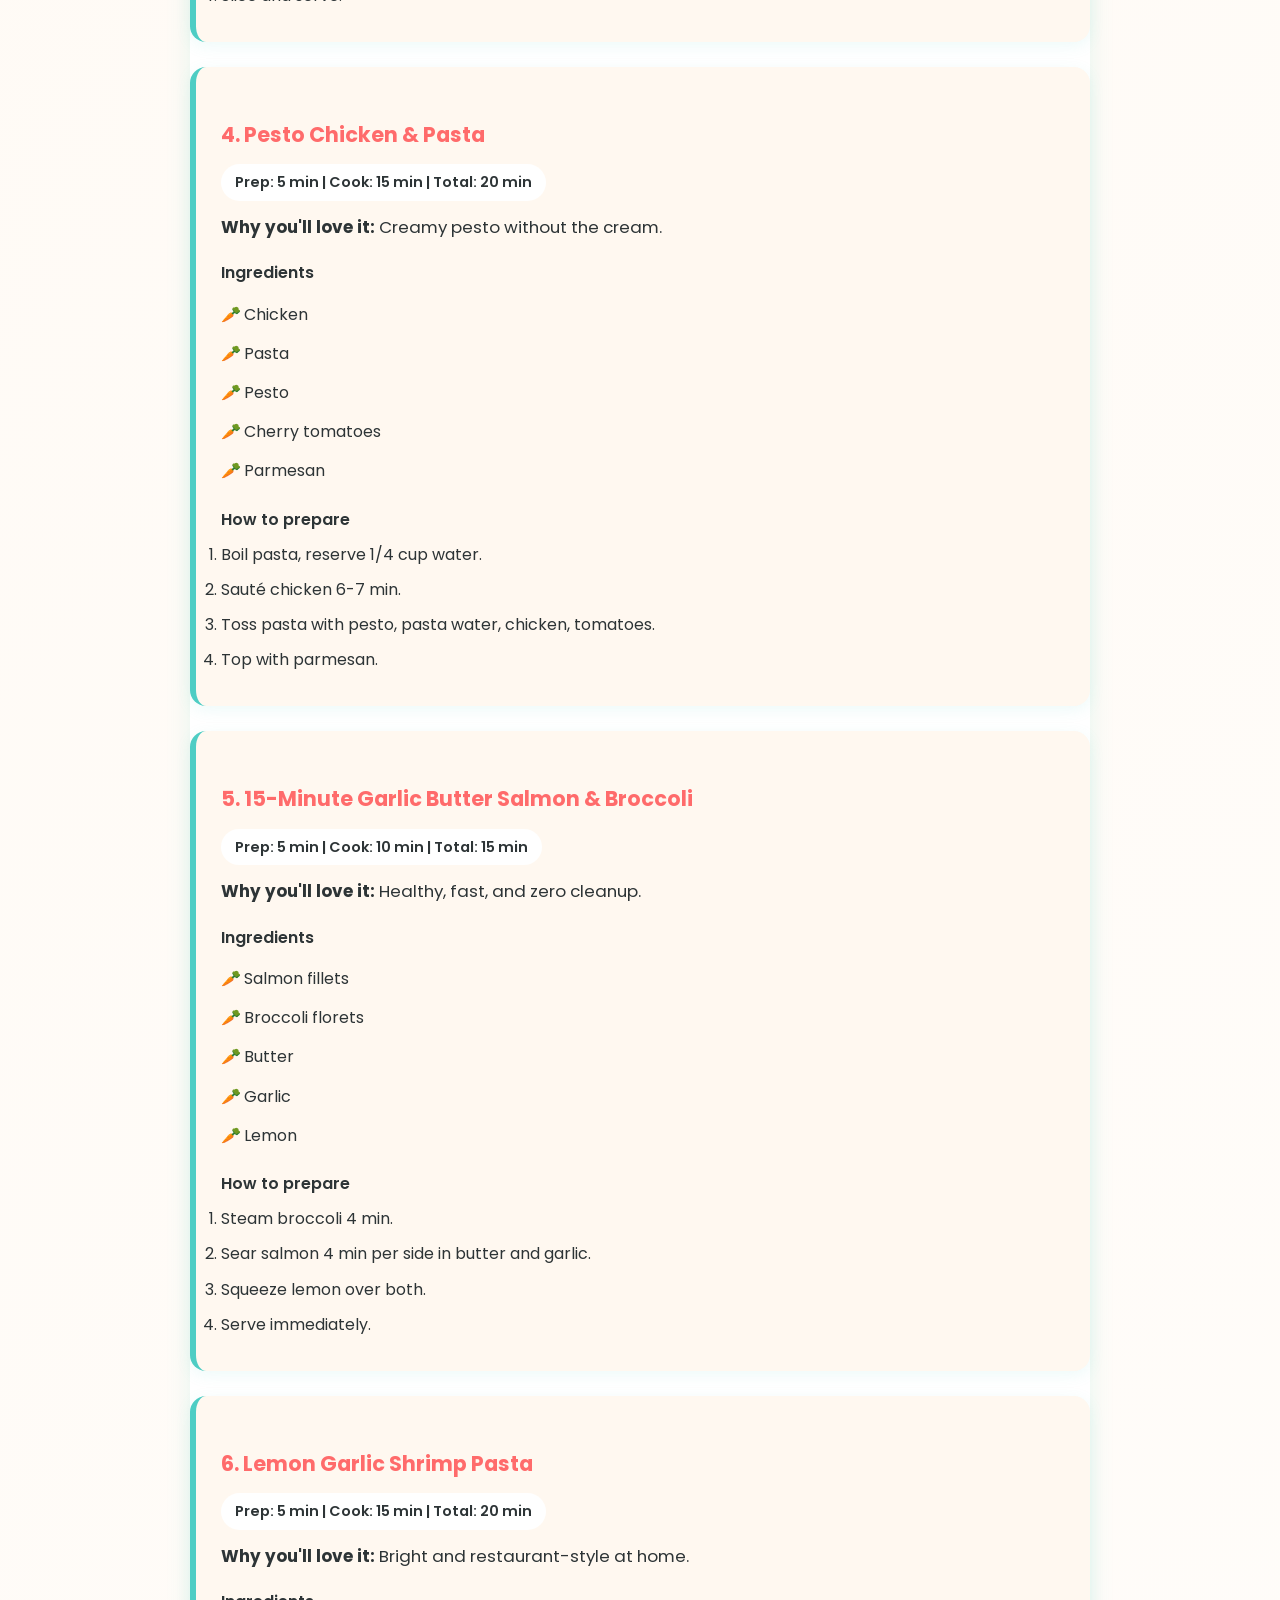
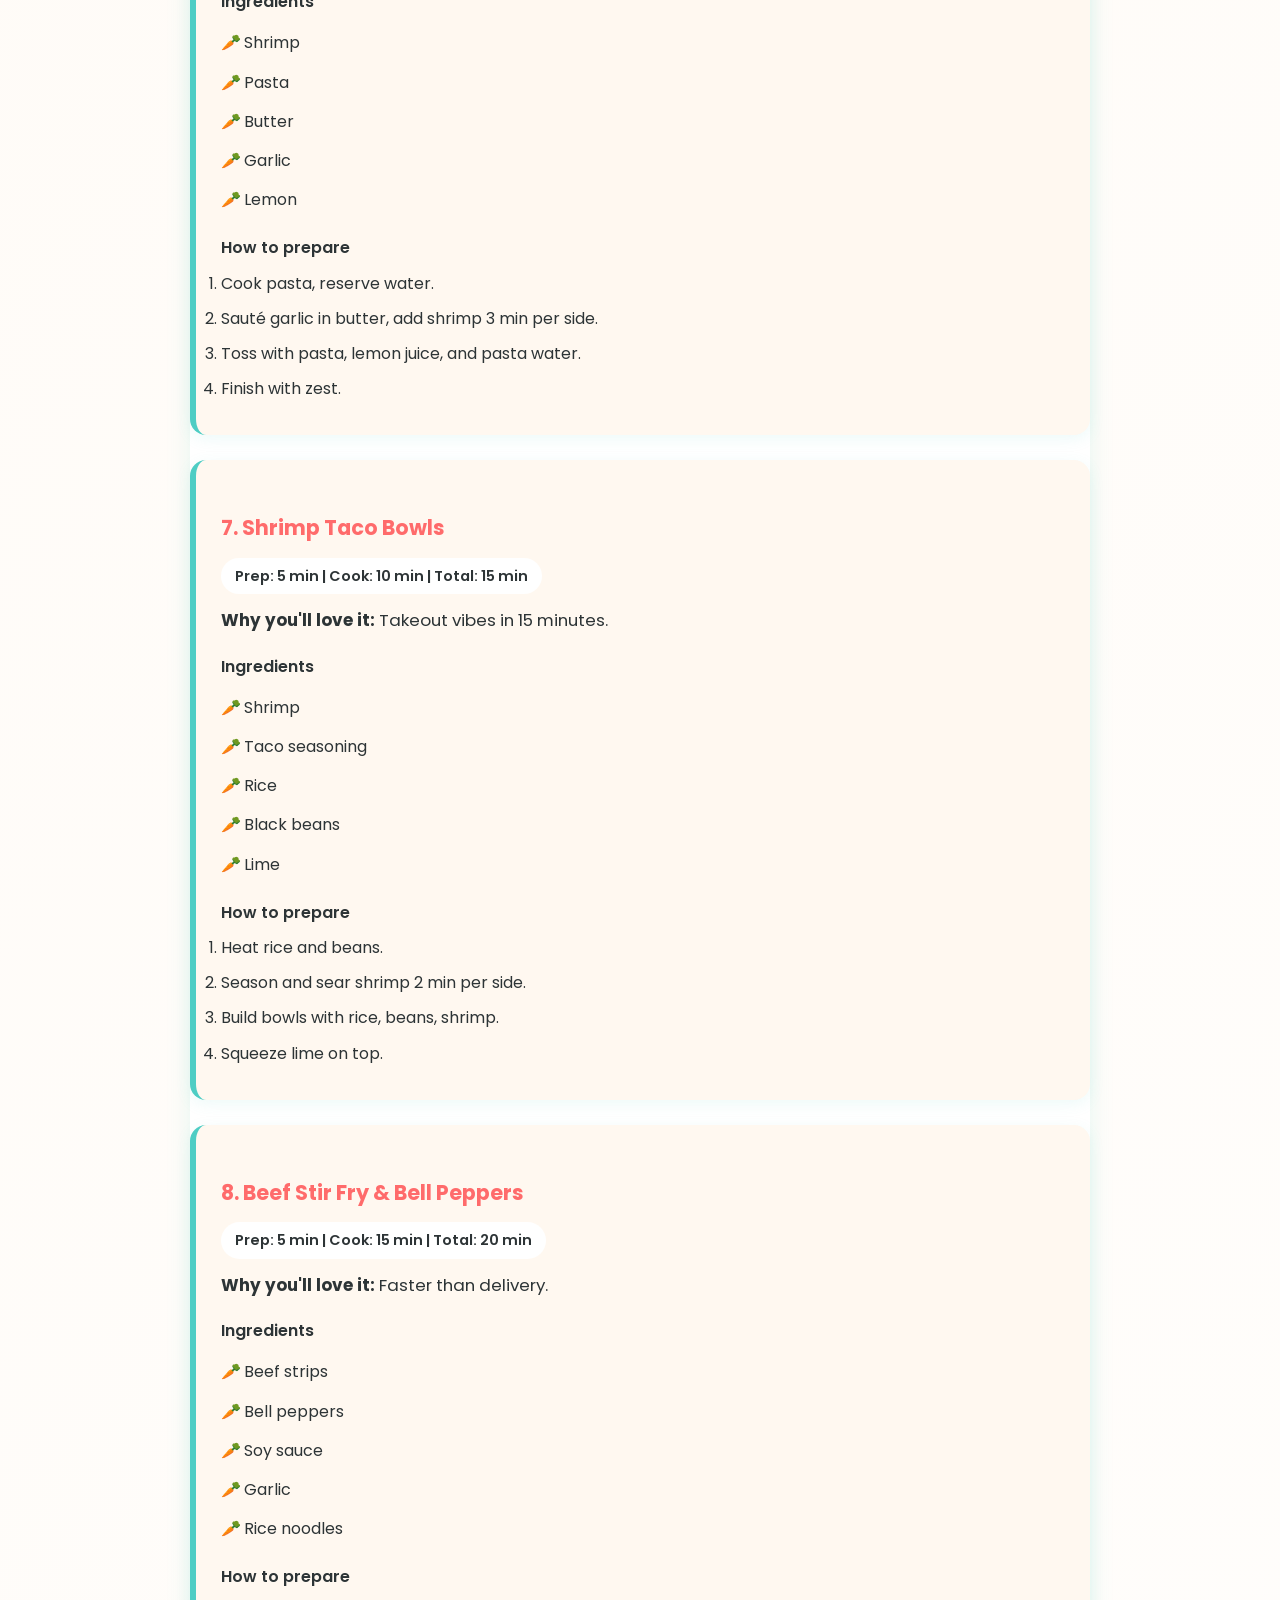
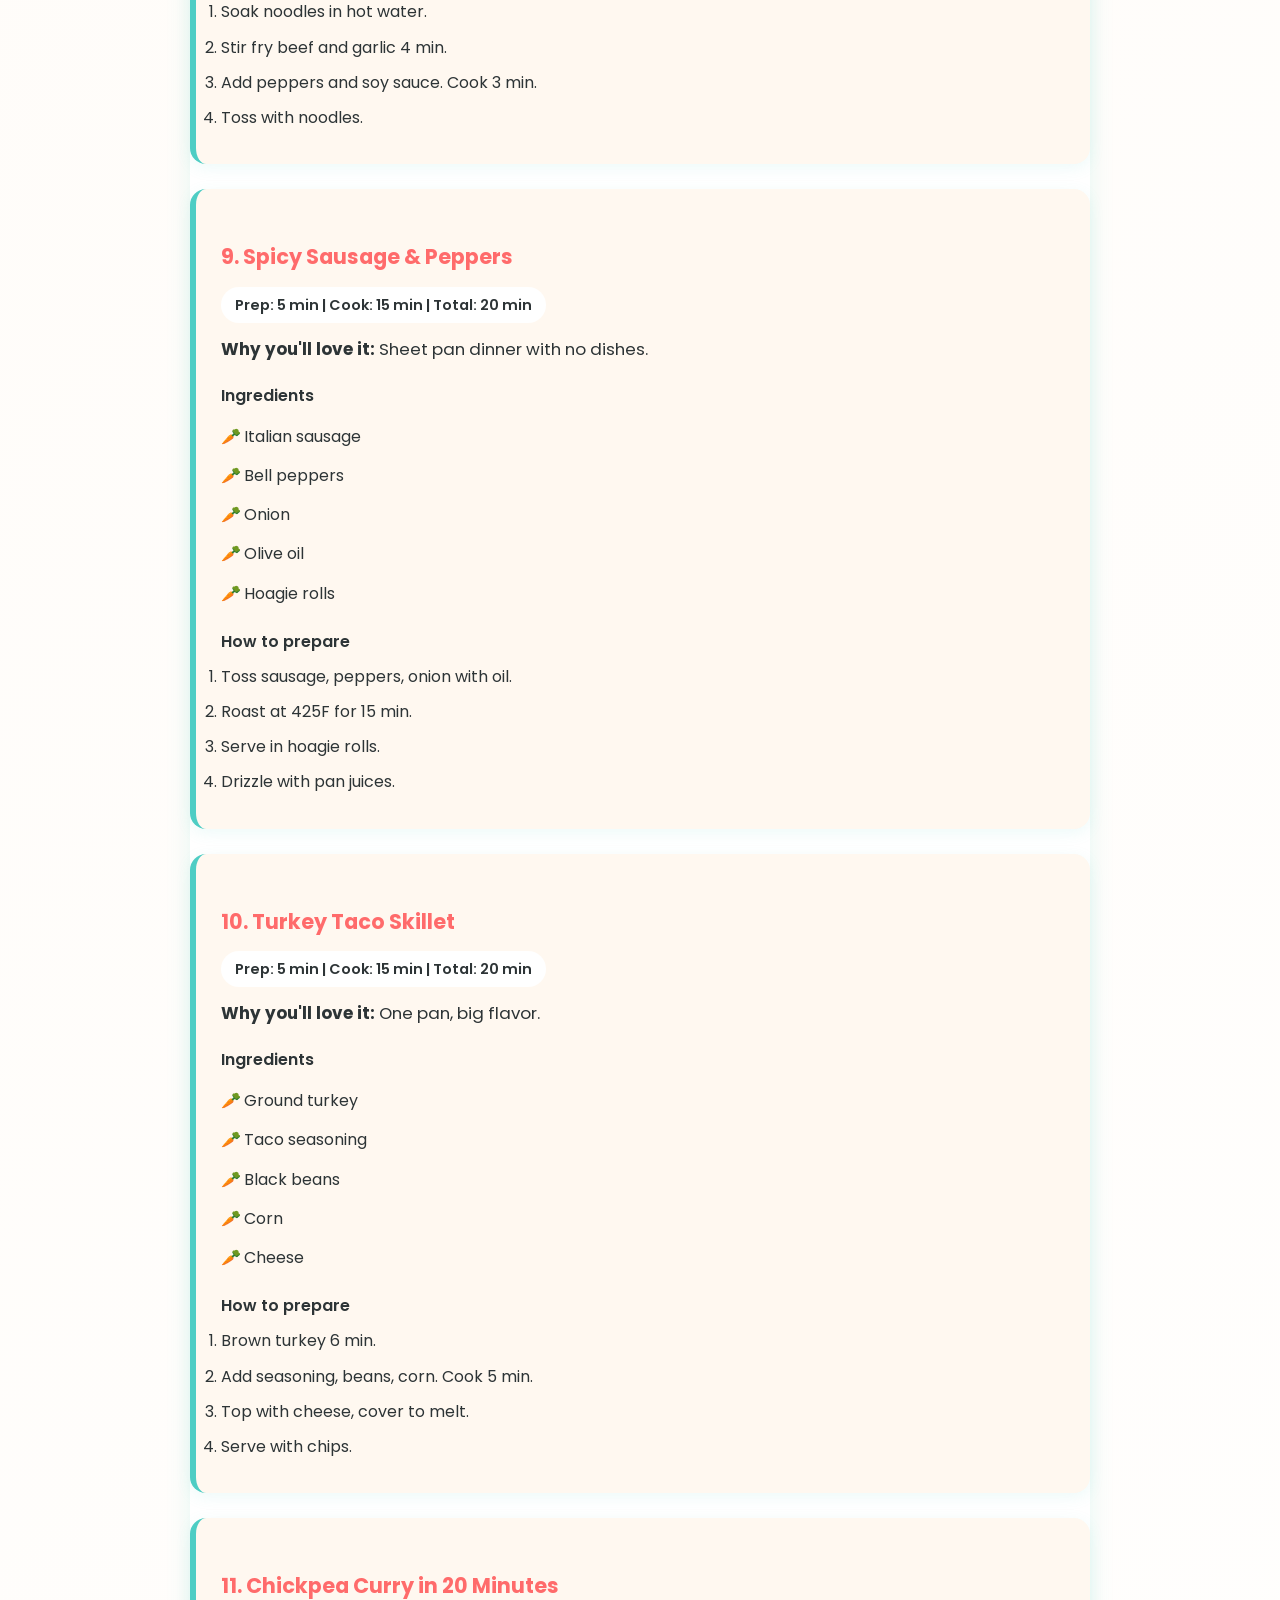
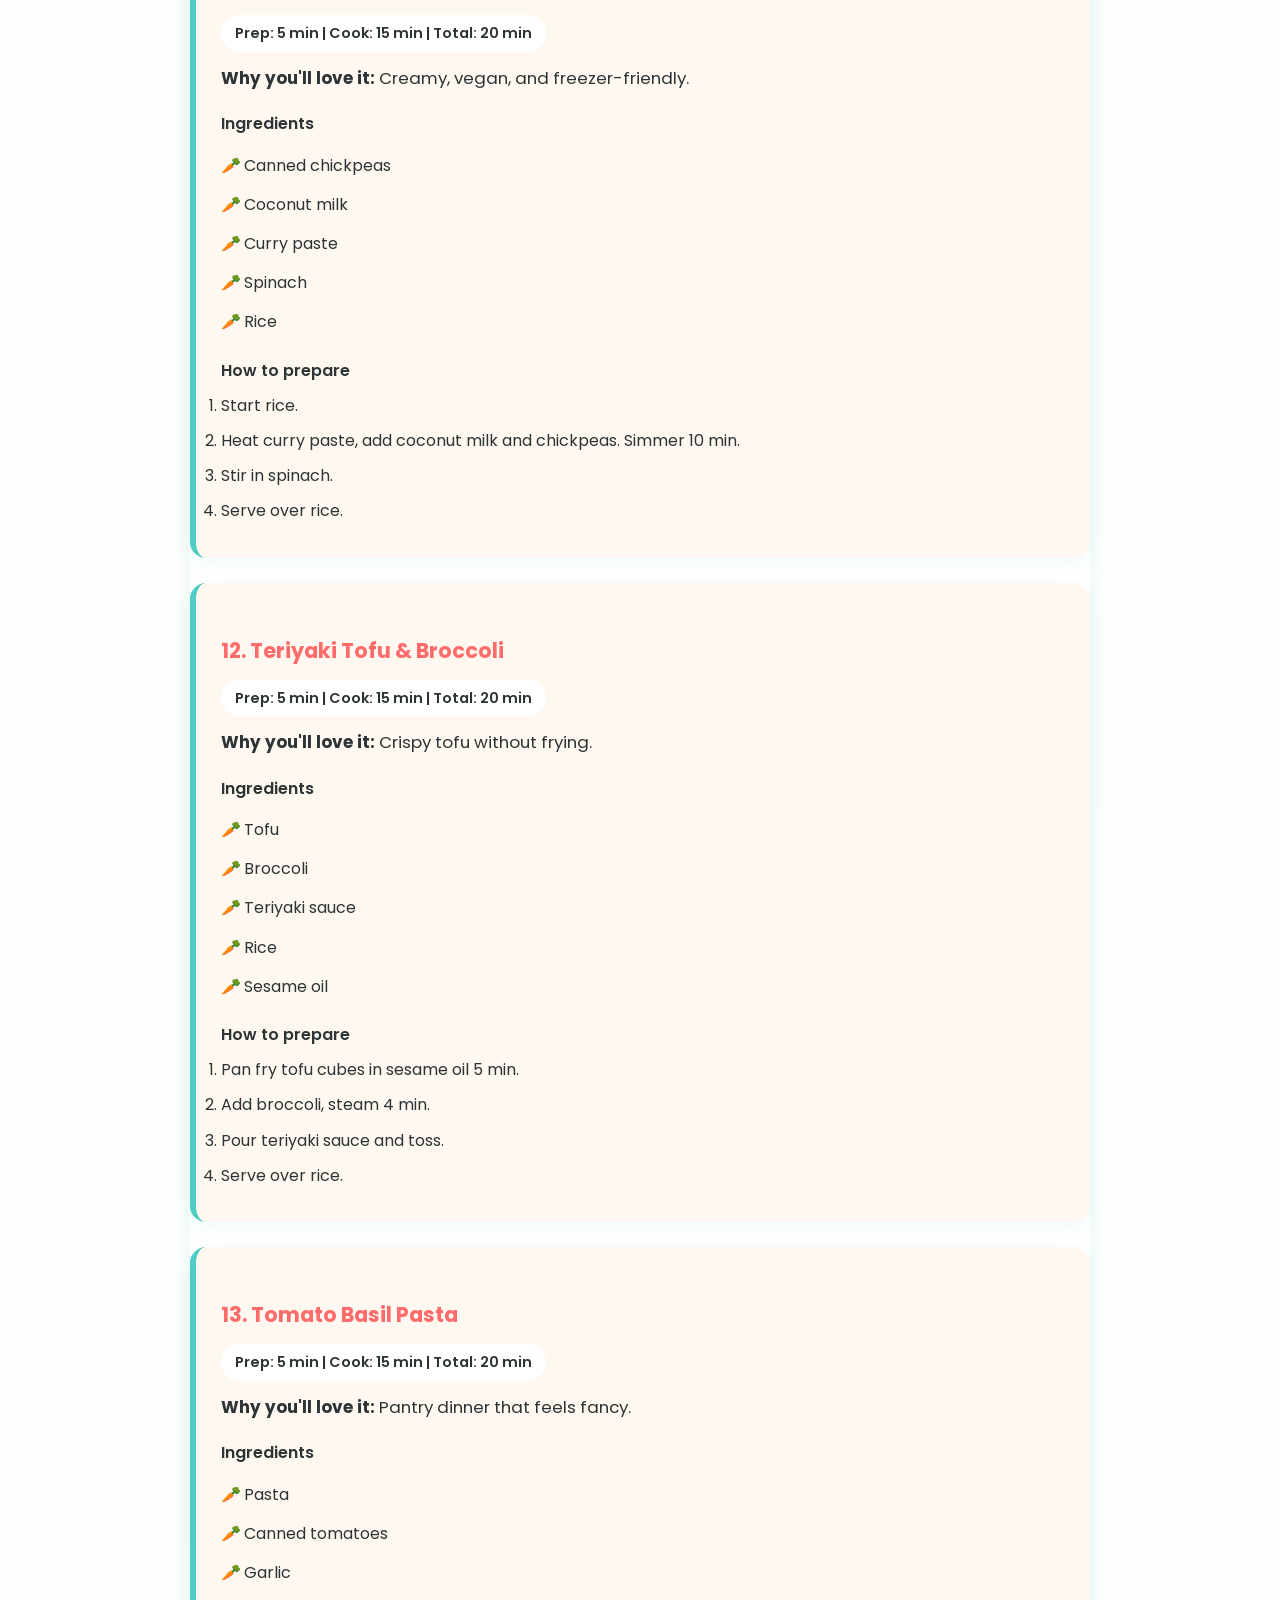
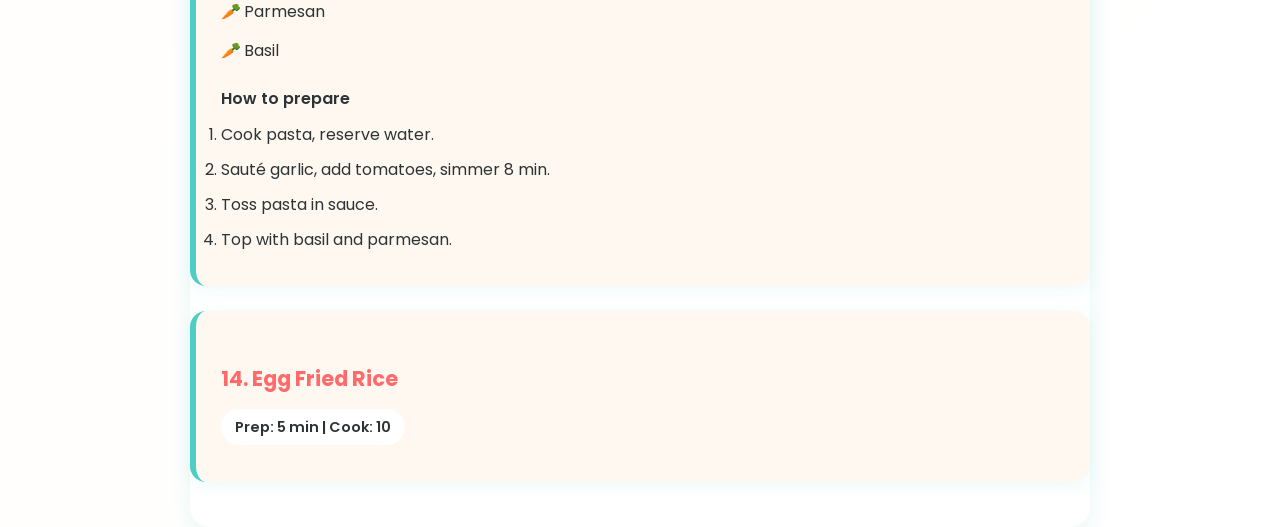
==== commit f5679924: "Update 15 Five-ingredient Dinners Ready in 20 minutes.html" ====
--- a/15 Five-ingredient Dinners Ready in 20 minutes.html
+++ b/15 Five-ingredient Dinners Ready in 20 minutes.html
@@ -298,387 +298,4 @@
       <!-- 14 -->
       <div class="recipe-card">
         <h3>14. Egg Fried Rice</h3>
-        <div class="recipe-meta">Prep: 5 min | Cook: 10    .announce-bar a {
-      background: white;
-      color: var(--berry);
-      padding: 6px 14px;
-      border-radius: 20px;
-      text-decoration: none;
-      margin-left: 10px;
-      font-weight: 700;
-      transition: all 0.3s ease;
-    }
-    .announce-bar a:hover {
-      background: var(--lemon);
-      transform: scale(1.05);
-    }
-
-    .featured-image {
-      width: 100%;
-      height: auto;
-      border-radius: 16px;
-      margin: 25px 0;
-      box-shadow: 0 8px 25px rgba(0,0,0,0.1);
-    }
-
-    main {
-      background: white;
-      border-radius: 20px;
-      padding: 40px;
-      margin: 40px auto;
-      box-shadow: 0 8px 25px rgba(78, 205, 196, 0.15);
-      border      font-weight: 600;
-    }
-    .announce-bar a {
-      background: white;
-      color: var(--berry);
-      padding: 6px 14px;
-      border-radius: 20px;
-      text-decoration: none;
-      margin-left: 10px;
-      font-weight: 700;
-      transition: all 0.3s ease;
-    }
-    .announce-bar a:hover {
-      background: var(--lemon);
-      transform: scale(1.05);
-    }
-
-    /* ===== FEATURED IMAGE ===== */
-    .featured-image {
-      width: 100%;
-      height: auto;
-      border-radius: 16px;
-      margin: 25px 0;
-      box-shadow: 0 8px 25px rgba(0,0,0,0.1);
-    }
-
-    /* ===== ARTICLE CONTENT ===== */
-    main {
-      background: white;
-      border-radius: 20px;
-      padding: 40px;
-      margin: 40px auto;
-      box-shadow: 0 8px 25px rgba(78, 205, 196, 0.15);
-      border-top: 8px solid var(--mint);
-    }
-
-    h1 {
-      font-size: 2.4rem;
-      margin-bottom: 15px;
-      background: linear-gradient(90deg, var(--tomato), var(--berry));
-      -webkit-background-clip: text;
-      -webkit-text-fill-color: transparent;
-      background-clip: text;
-    }
-
-    .meta {
-      color: #888;
-      font-size: 0.9rem;
-      margin-bottom: 25px;
-    }
-
-    h2 {
-      color: var(--berry);
-      margin: 35px 0 15px;
-      font-size: 1.7rem;
-      border-left: 5px solid var(--peach);
-      padding-left: 12px;
-    }
-
-    h3 { color: var(--tomato); margin: 25px 0 12px; font-size: 1.3rem; }
-    h4 { color: var(--dark); margin: 15px 0 8px; font-weight: 600; }
-
-    p { margin-bottom: 18px; font-size: 1.05rem; }
-
-    /* ===== TOC ===== */
-    .toc {
-      background: linear-gradient(135deg, var(--lemon), #FFF9E6);
-      border-left: 6px solid var(--peach);
-      padding: 20px;
-      margin: 25px 0;
-      border-radius: 12px;
-    }
-    .toc strong { color: var(--dark); }
-    .toc a { text-decoration: none; color: var(--berry); font-weight: 600; }
-    .toc a:hover { color: var(--tomato); text-decoration: underline; }
-
-    /* ===== RECIPE CARDS ===== */
-    .recipe-card {
-      border: none;
-      padding: 25px;
-      margin: 25px 0;
-      border-radius: 16px;
-      background: var(--cream);
-      box-shadow: 0 4px 15px rgba(78, 205, 196, 0.1);
-      border-left: 6px solid var(--mint);
-      transition: transform 0.3s ease, box-shadow 0.3s ease;
-    }
-    .recipe-card:hover { 
-      transform: translateY(-3px);
-      box-shadow: 0 8px 25px rgba(255, 107, 107, 0.15);
-    }
-
-    .recipe-meta {
-      font-size: 0.9em;
-      color: var(--dark);
-      background: white;
-      display: inline-block;
-      padding: 6px 14px;
-      border-radius: 20px;
-      margin-bottom: 12px;
-      font-weight: 600;
-      box-shadow: 0 2px 8px rgba(0,0,0,0.05);
-    }
-
-    .ingredients { list-style: none; padding-left: 0; }
-    .ingredients li { padding: 6px 0; }
-    .ingredients li::before { content: "🥕 "; color: var(--peach); font-weight: bold; }
-
-    ol li { margin-bottom: 8px; padding-left: 5px; }
-
-    .pro-tip {
-      background: linear-gradient(135deg, #F0FDFD, white);
-      border-left: 4px solid var(--mint);
-      padding: 12px 16px;
-      border-radius: 8px;
-      margin-top: 12px;
-      font-size: 0.95rem;
-    }
-
-    /* ===== AFFILIATE BOX ===== */
-    .affiliate-box {
-      background: linear-gradient(135deg, var(--lemon), #FFF9E6);
-      border: 2px dashed var(--peach);
-      padding: 20px;
-      border-radius: 16px;
-      margin: 25px 0;
-    }
-    .affiliate-box h3 { color: var(--dark); margin-top: 0; }
-    .affiliate-box a { color: var(--berry); font-weight: 600; }
-
-    /* ===== CTA / LEAD MAGNET ===== */
-    .cta {
-      background: linear-gradient(135deg, var(--lemon), var(--peach));
-      padding: 35px;
-      border-radius: 20px;
-      text-align: center;
-      margin: 40px 0;
-      box-shadow: 0 10px 30px rgba(255, 159, 28, 0.3);
-    }
-    .cta h3 { color: var(--dark); margin-bottom: 10px; font-size: 1.6rem; }
-    .cta p { color: #333; }
-    .cta a {
-      display: inline-block;
-      margin-top: 15px;
-      background: var(--berry);
-      color: white;
-      padding: 14px 28px;
-      border-radius: 50px;
-      text-decoration: none;
-      font-weight: 700;
-      font-size: 1.1rem;
-      box-shadow: 0 4px 15px rgba(196, 69, 105, 0.4);
-      transition: all 0.3s ease;
-    }
-    .cta a:hover {
-      background: var(--tomato);
-      transform: translateY(-3px);
-    }
-
-    /* ===== FOOTER ===== */
-    footer {
-      background: var(--dark);
-      color: white;
-      text-align: center;
-      padding: 25px 0;
-      margin-top: 40px;
-    }
-    footer a { color: var(--lemon); text-decoration: none; }
-    footer a:hover { text-decoration: underline; }
-
-    @media (max-width: 600px) {
-      main { padding: 25px; }
-      header .container { flex-direction: column; gap: 15px; }
-      nav { flex-wrap: wrap; justify-content: center; }
-      h1 { font-size: 1.9rem; }
-      .cta { padding: 25px; }
-      .announce-bar { font-size: 0.9rem; }
-    }
-  </style>
-
-  <!-- Recipe Schema for first 3 recipes -->
-  <script type="application/ld+json">
-  {
-    "@context": "https://schema.org",
-    "@type": "ItemList",
-    "name": "15 Five-Ingredient Dinners Ready in 20 Minutes",
-    "itemListElement": [
-      {
-        "@type": "Recipe",
-        "name": "15-Minute Garlic Butter Salmon & Broccoli",
-        "description": "Healthy salmon and broccoli cooked in garlic butter in just 15 minutes.",
-        "prepTime": "PT5M",
-        "cookTime": "PT10M",
-        "totalTime": "PT15M",
-        "recipeIngredient": ["Salmon fillets","Broccoli florets","Butter","Garlic","Lemon"]
-      },
-      {
-        "@type": "Recipe",
-        "name": "Honey Garlic Chicken & Rice",
-        "description": "Sweet and savory chicken served over rice with only 5 ingredients.",
-        "prepTime": "PT5M",
-        "cookTime": "PT15M",
-        "totalTime": "PT20M",
-        "recipeIngredient": ["Chicken thighs","Soy sauce","Honey","Garlic","Rice"]
-      },
-      {
-        "@type": "Recipe",
-        "name": "Chickpea Curry in 20 Minutes",
-        "description": "Creamy vegan chickpea curry ready in 20 minutes.",
-        "prepTime": "PT5M",
-        "cookTime": "PT15M",
-        "totalTime": "PT20M",
-        "recipeIngredient": ["Canned chickpeas","Coconut milk","Curry paste","Spinach","Rice"]
-      }
-    ]
-  }
-  </script>
-</head>
-<body>
-  <header>
-    <div class="container">
-      <a href="index.html" class="logo">🍽️ eatingfoods.com</a>
-      <nav>
-        <a href="index.html">Home</a>
-        <a href="about.html">About</a>
-        <a href="contact.html" class="btn-contact">Contact</a>
-      </nav>
-    </div>
-  </header>
-
-  <!-- ANNOUNCEMENT BAR WITH FORM LINK -->
-  <div class="announce-bar">
-    🎁 Free Download: 5-Ingredient Shopping List PDF 
-    <a href="https://preview.mailerlite.io/forms/2571621/195590738332878400/share" target="_blank">Get It Free</a>
-  </div>
-
-  <main class="container">
-    <h1>15 Five-Ingredient Dinners Ready in 20 Minutes</h1>
-    <p class="meta">By Ogonna | Published: Aug 12, 2026 | 6 min read</p>
-    
-    <!-- FEATURED IMAGE WITH FIXED PATH -->
-    <img 
-      src="images/15-Five-Ingredient-Dinners-Ready-in-20-Minutes.jpg" 
-      alt="15 Five-Ingredient Dinners Ready in 20 Minutes - quick healthy meals" 
-      class="featured-image"
-      loading="lazy"
-      width="1200"
-      height="630"
-    >
-    
-    <p>After work, the last thing you want is a 12-ingredient recipe and 1 hour of cooking. If you can count to 5 and set a timer for 20, you can get dinner on the table. These <strong>five ingredient dinners</strong> are perfect for busy weeknights when you want something fast, tasty, and no-fuss.</p>
-
-    <nav class="toc">
-      <strong>Jump to:</strong>
-      <ul>
-        <li><a href="#how-to">How to make 5-ingredient dinners work</a></li>
-        <li><a href="#recipes">15 Recipes</a></li>
-        <li><a href="#shopping-list">Shopping List</a></li>
-        <li><a href="#faq">FAQs</a></li>
-      </ul>
-    </nav>
-
-    <section id="how-to">
-      <h2>How to make 5-ingredient dinners work for you</h2>
-      <ul>
-        <li><strong>Shop with a 5-ingredient rule:</strong> Protein + Veg + Carb + Sauce + Flavor</li>
-        <li><strong>Pantry staples count as "1":</strong> Salt, pepper, and oil don't count against your 5</li>
-        <li><strong>20-minute cooking tips:</strong> Use an air fryer, sheet pan, or one-pot method</li>
-      </ul>
-    </section>
-
-    <!-- AFFILIATE BOX -->
-    <div class="affiliate-box">
-      <h3>🛒 My Go-To Kitchen Tools for 20-Min Meals</h3>
-      <p>These 3 things save me 10 minutes every night:</p>
-      <a href="#">Sheet Pan Set →</a> | 
-      <a href="#">Air Fryer →</a> | 
-      <a href="#">Sharp Chef Knife →</a>
-    </div>
-
-    <section id="recipes">
-      <h2>15 Five-Ingredient Dinner Recipes</h2>
-
-      <h3>Chicken Recipes</h3>
-      
-      <div class="recipe-card">
-        <h3>1. Honey Garlic Chicken & Rice</h3>
-        <div class="recipe-meta">Prep: 5 min | Cook: 15 min | Total: 20 min</div>
-        <p><strong>Why you'll love it:</strong> Sweet, sticky, and better than takeout.</p>
-        <h4>Ingredients</h4>
-        <ul class="ingredients">
-          <li>Chicken thighs</li>
-          <li>Soy sauce</li>
-          <li>Honey</li>
-          <li>Garlic</li>
-          <li>Rice</li>
-        </ul>
-        <h4>Instructions</h4>
-        <ol>
-          <li>Cook rice according to package.</li>
-          <li>Sear chicken 5 min per side.</li>
-          <li>Add soy sauce, honey, garlic. Simmer 5 min until glazed.</li>
-        </ol>
-        <div class="pro-tip"><strong>Pro tip:</strong> Swap chicken for tofu for a vegetarian version.</div>
-      </div>
-
-    </section>
-
-    <section id="shopping-list">
-      <h2>Shopping List for All 15 Recipes</h2>
-      <p><strong>Proteins:</strong> Chicken, Salmon, Shrimp, Chickpeas, Tofu, Beef<br>
-      <strong>Pantry:</strong> Rice, Pasta, Tortillas, Soy Sauce, Honey, Curry Paste, Coconut Milk<br>
-      <strong>Produce:</strong> Broccoli, Bell Peppers, Onion, Spinach, Tomatoes, Garlic, Lemon, Lime</p>
-    </section>
-
-    <section id="faq">
-      <h2>FAQs</h2>
-      <h3>What counts as an ingredient?</h3>
-      <p>Salt, pepper, and cooking oil are considered pantry staples and don't count toward your 5.</p>
-      <h3>Can I meal prep these?</h3>
-      <p>Yes! Most of these keep 3-4 days in the fridge. Check out our <a href="high-protein-meal-prep-400-calories.html">High Protein Meal Prep Recipes</a>.</p>
-      <h3>What if I only have 15 minutes?</h3>
-      <p>Skip the rice and serve proteins over greens or in tortillas to save 5 minutes.</p>
-    </section>
-
-    <section>
-      <h2>More Quick Dinner Ideas</h2>
-      <p>Love fast meals? Try our <a href="overnight-oats-meal-prep.html">12 Overnight Oats for Meal Prep</a> or <a href="low-carb-5-ingredient-dinners-20-minutes.html">15 Low Carb Dinners</a>.</p>
-    </section>
-
-    <!-- UPDATED LEAD MAGNET CTA WITH FORM LINK -->
-    <div class="cta">
-      <h3>Get The Free 5-Ingredient Shopping List PDF 🛒</h3>
-      <p>Download all 15 recipes + printable shopping list + meal prep plan to make weeknights 10x easier</p>
-      <a href="https://preview.mailerlite.io/forms/2571621/195590738332878400/share" target="_blank">Download Free Now</a>
-    </div>
-
-  </main>
-
-  <footer>
-    <div class="container">
-      <p>© 2026 eatingfoods.com | <a href="#">Privacy</a> | <a href="#">Disclosure</a></p>
-    </div>
-  </footer>
-
-  <!-- DEFER NON-CRITICAL JS TO SPEED UP INITIAL LOAD -->
-  <script>
-    // Lazy load images that are added later
-    if ('loading' in HTMLImageElement.prototype) {
-      const images = document.querySelectorAll('img[loading="lazy"]');
-      images.forEach(img => { img.src = img.src; });
-    }
-  </script>
-</body>
-</html>
+        <div class="recipe-meta">Prep: 5 min | Cook: 10
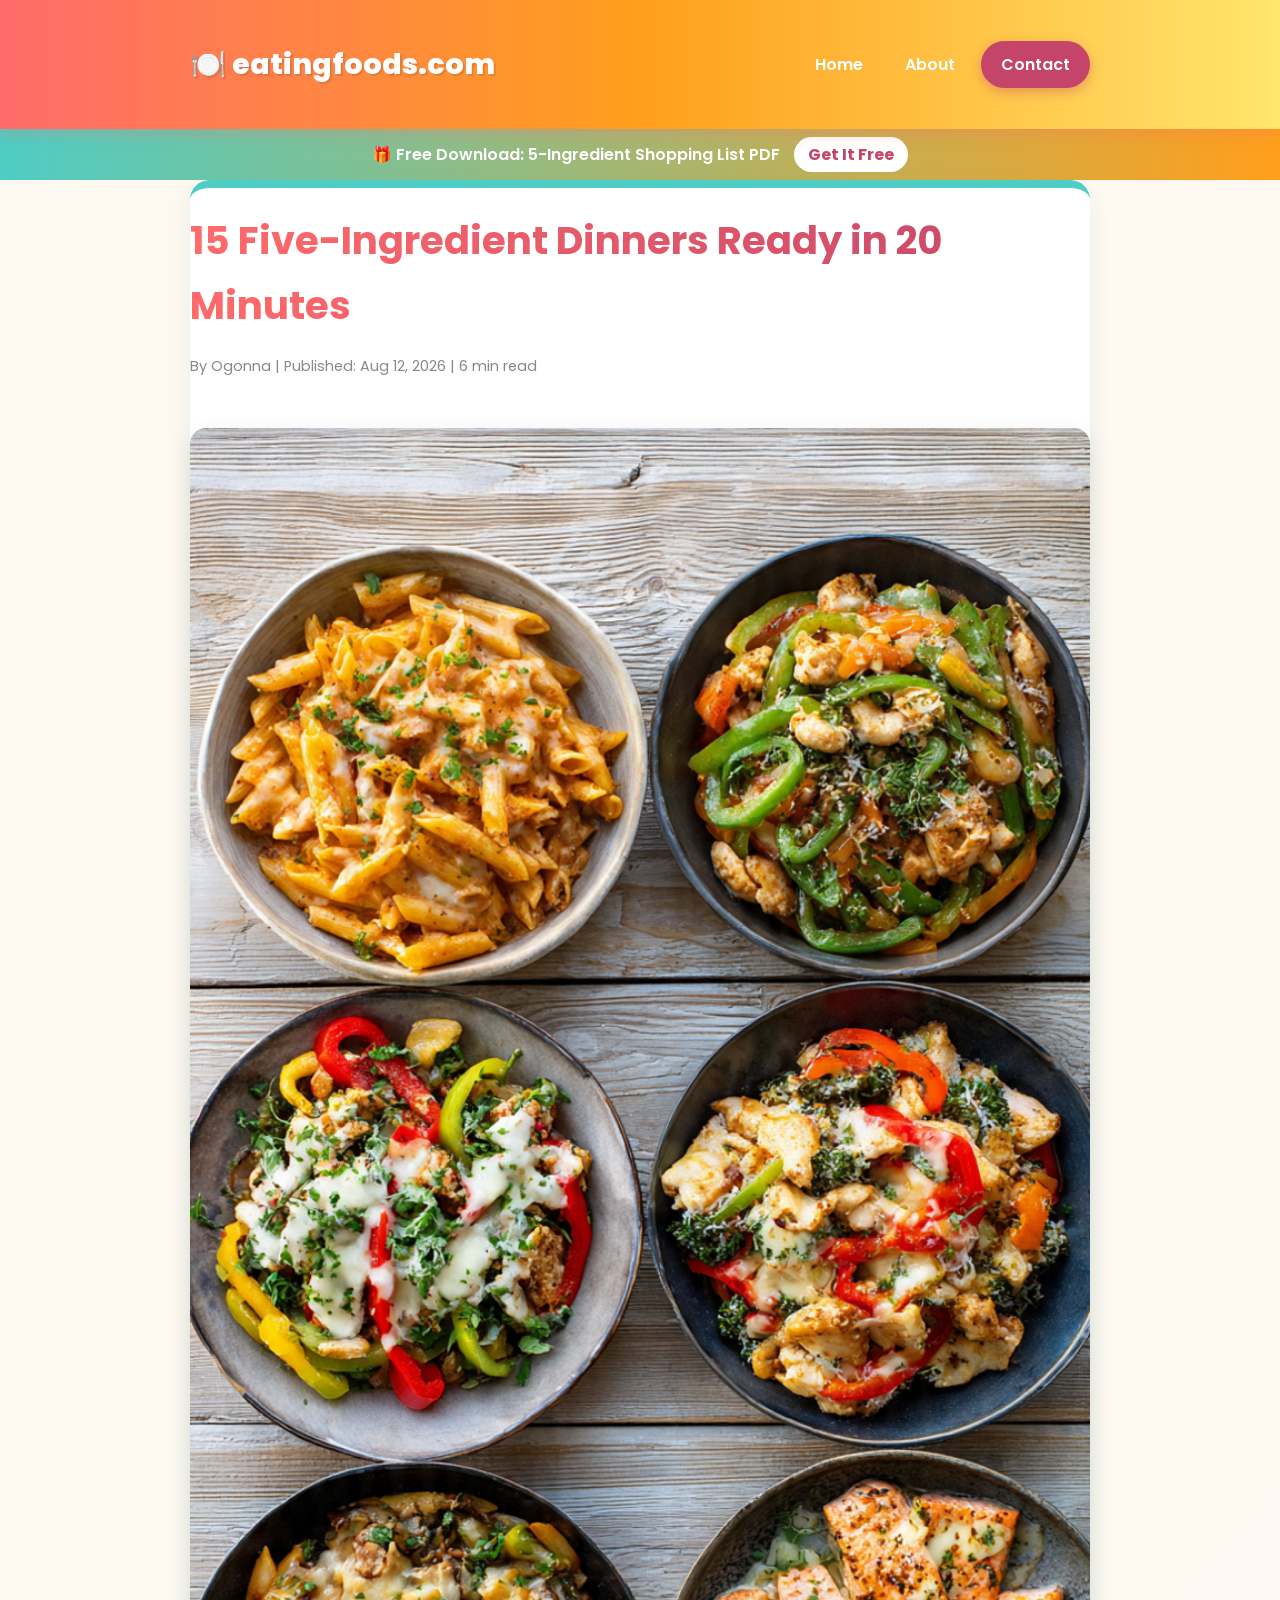
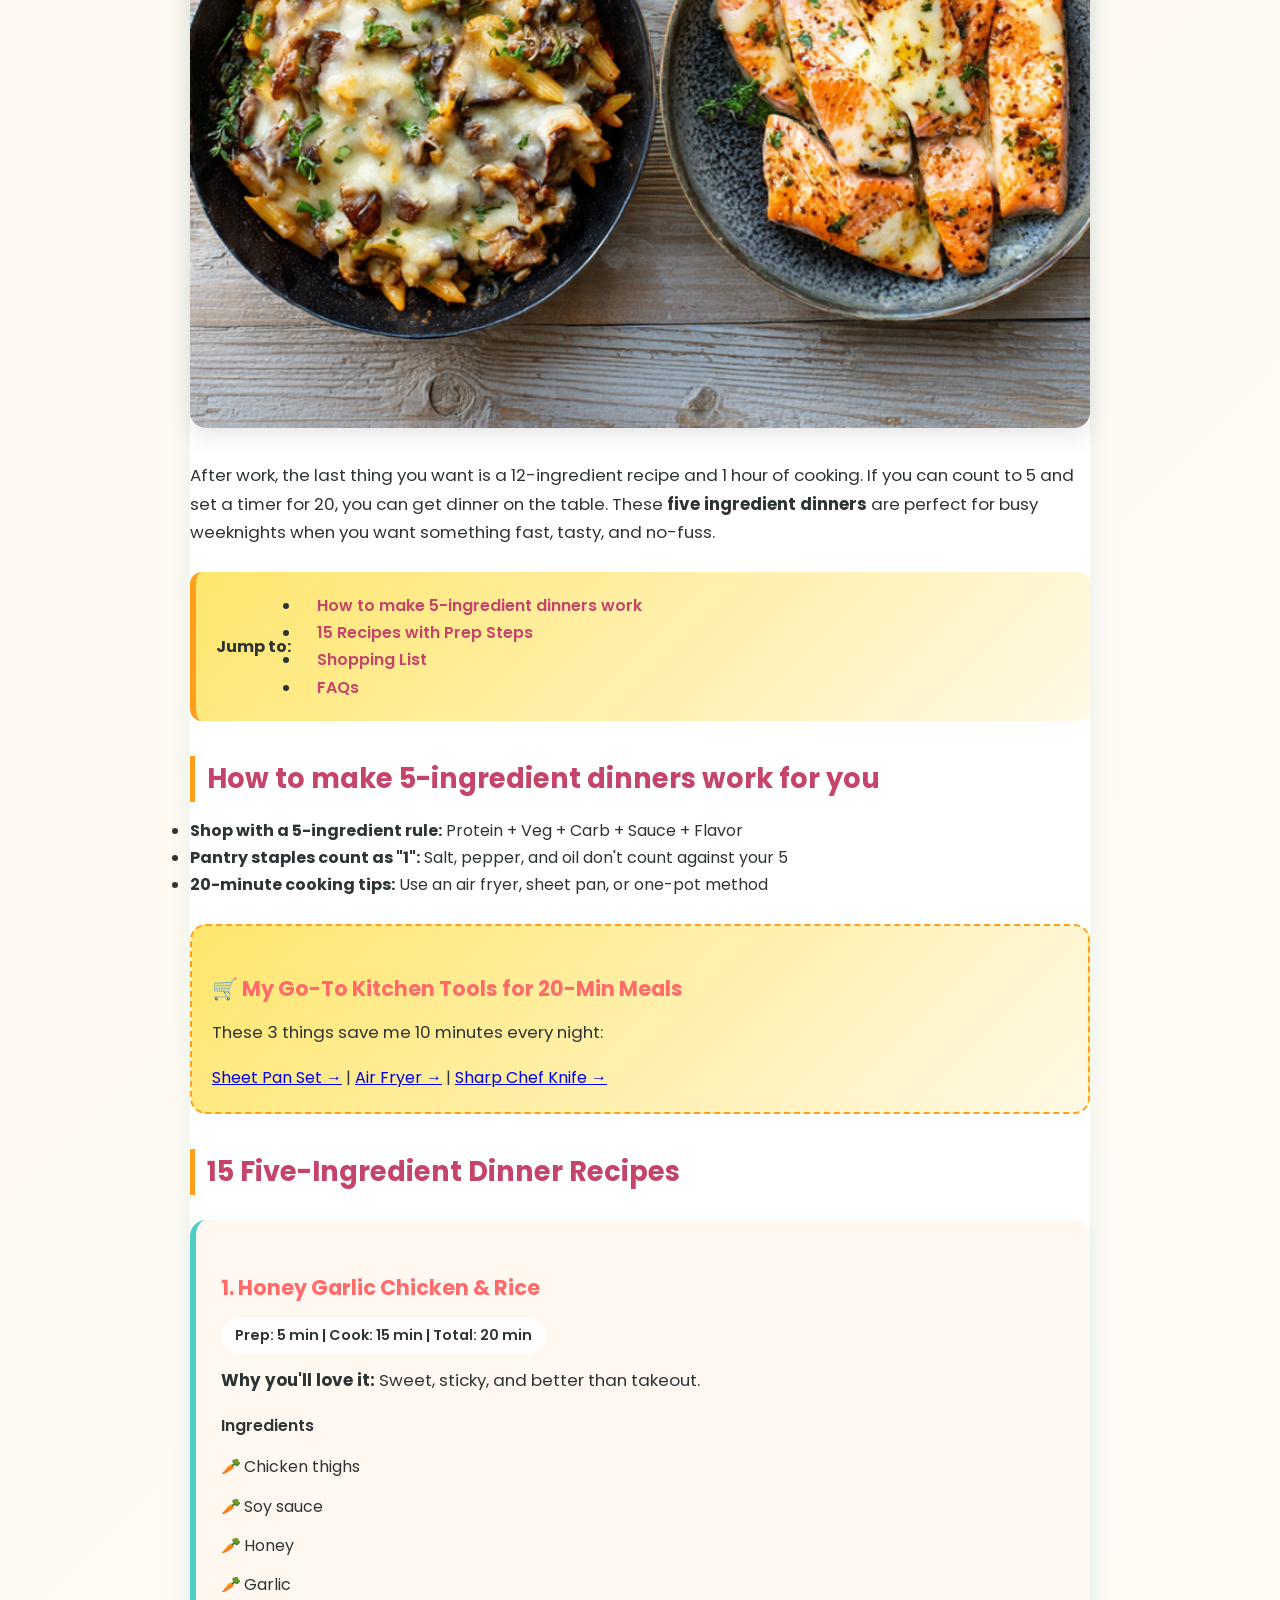
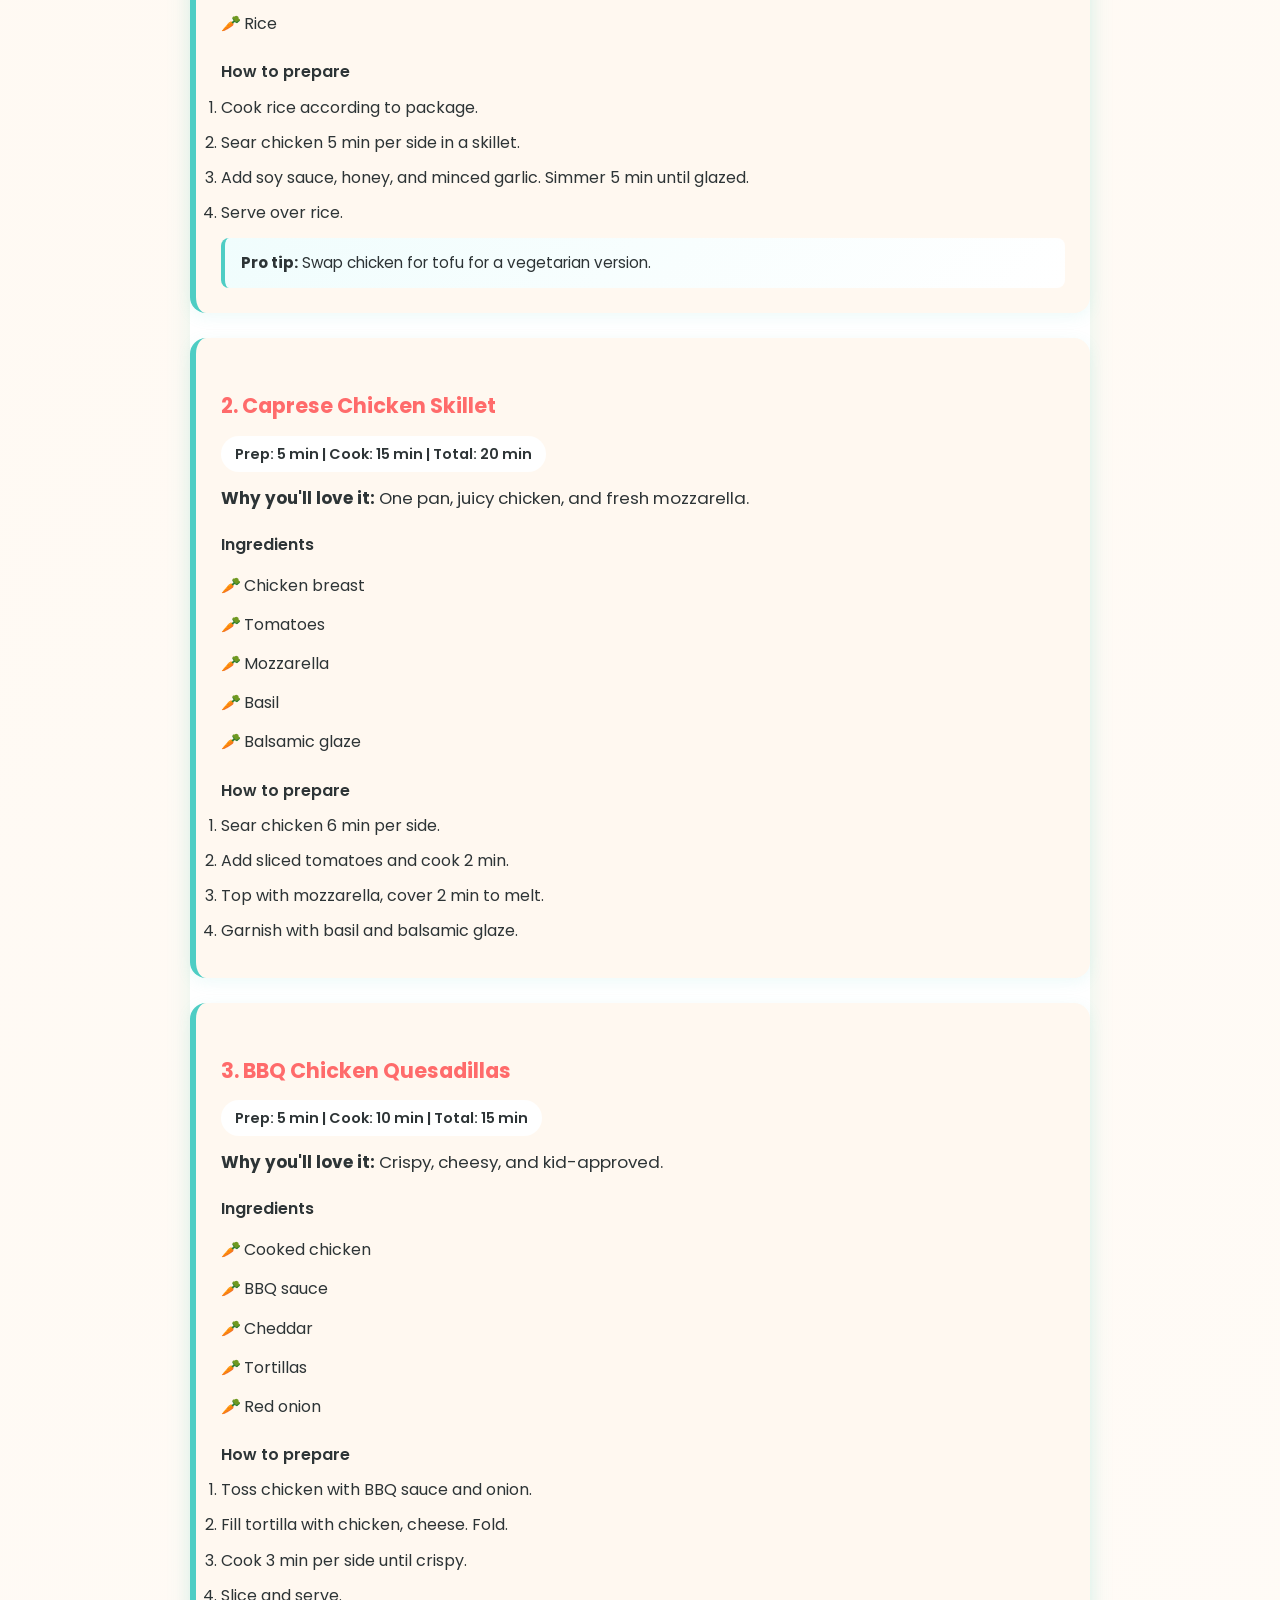
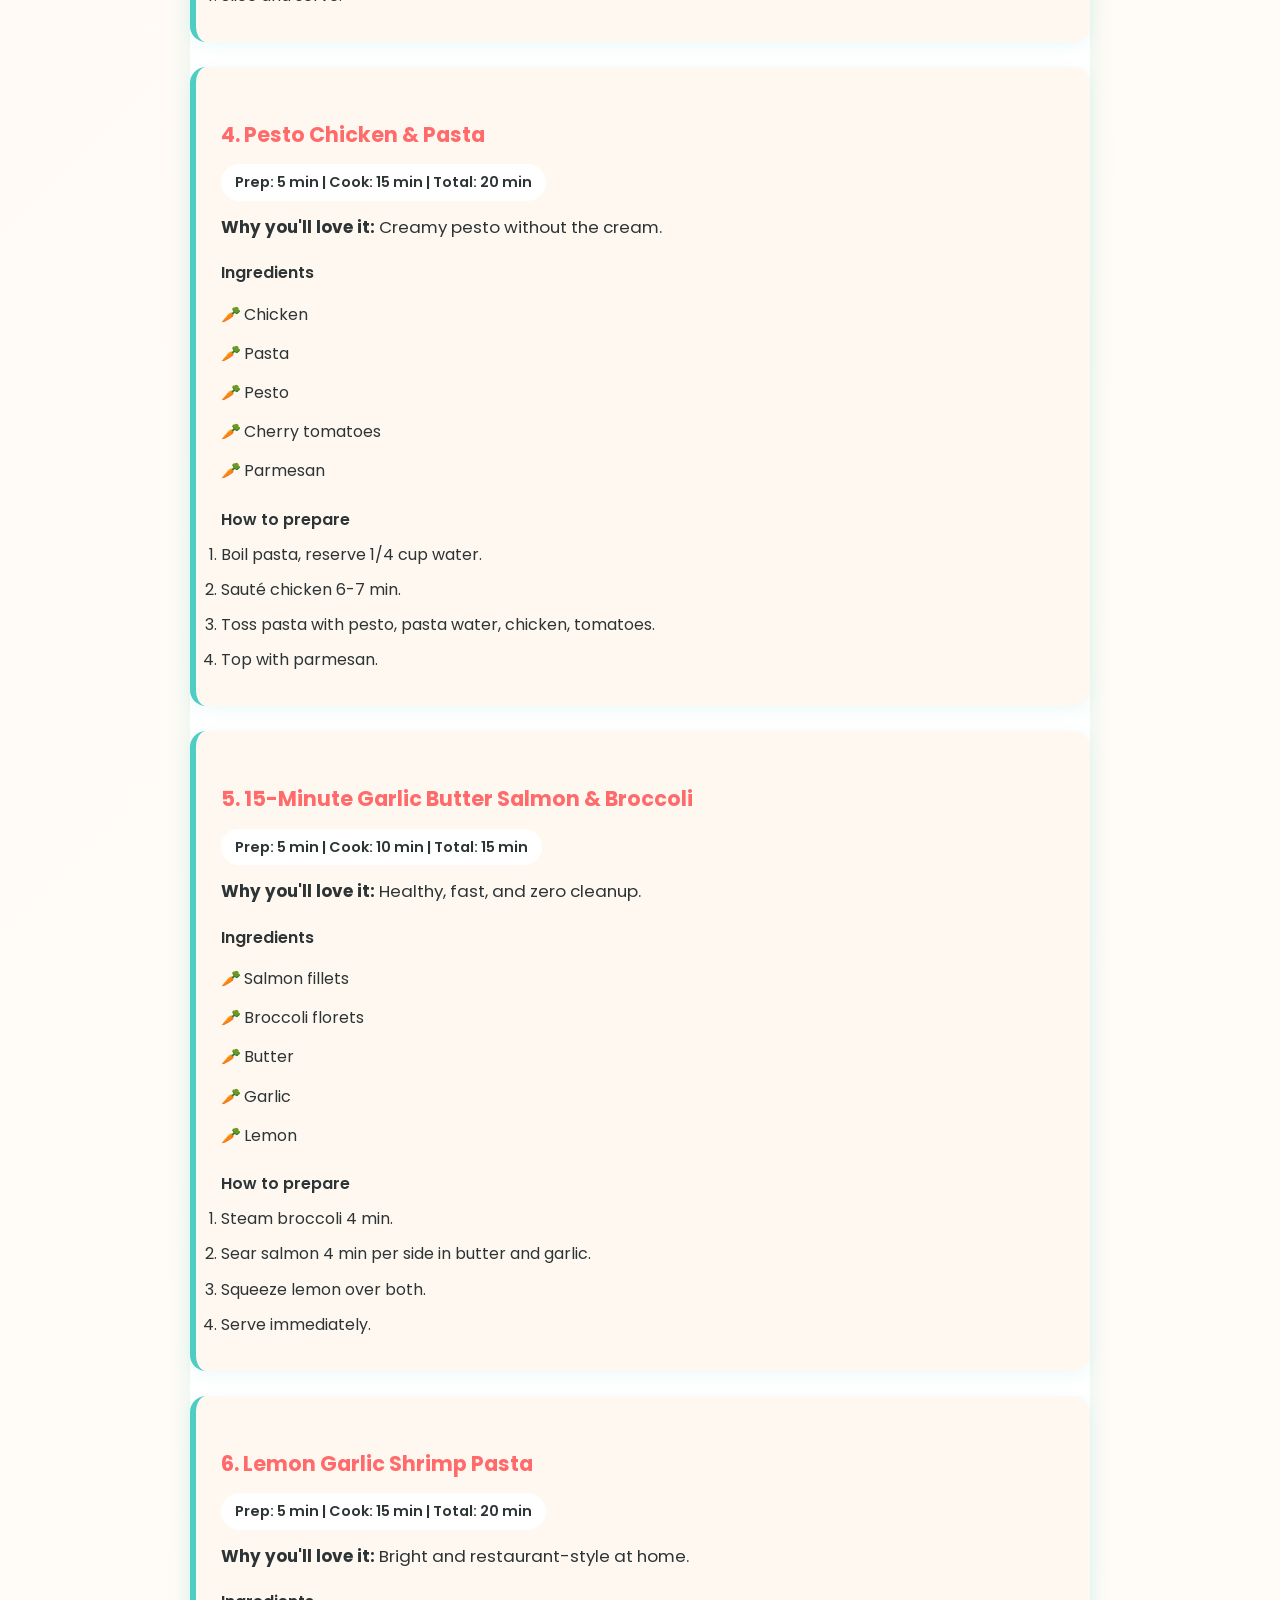
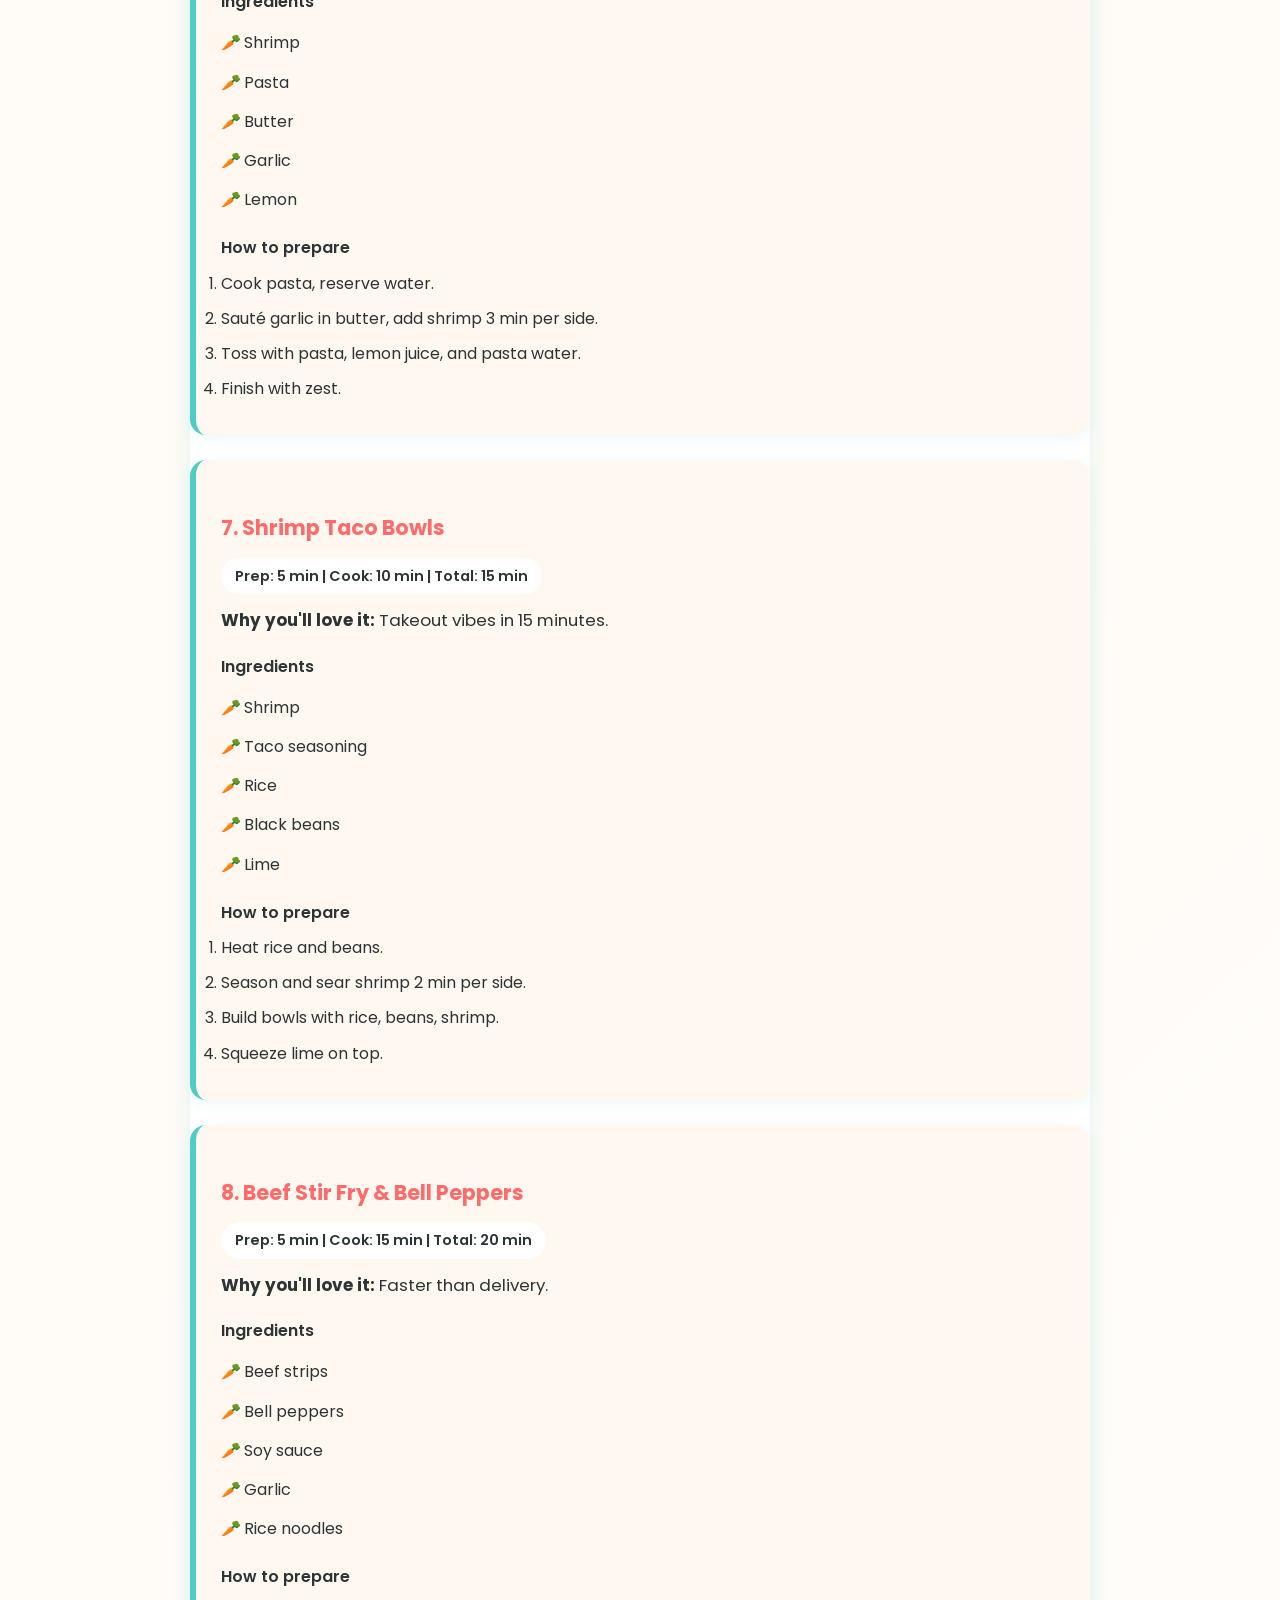
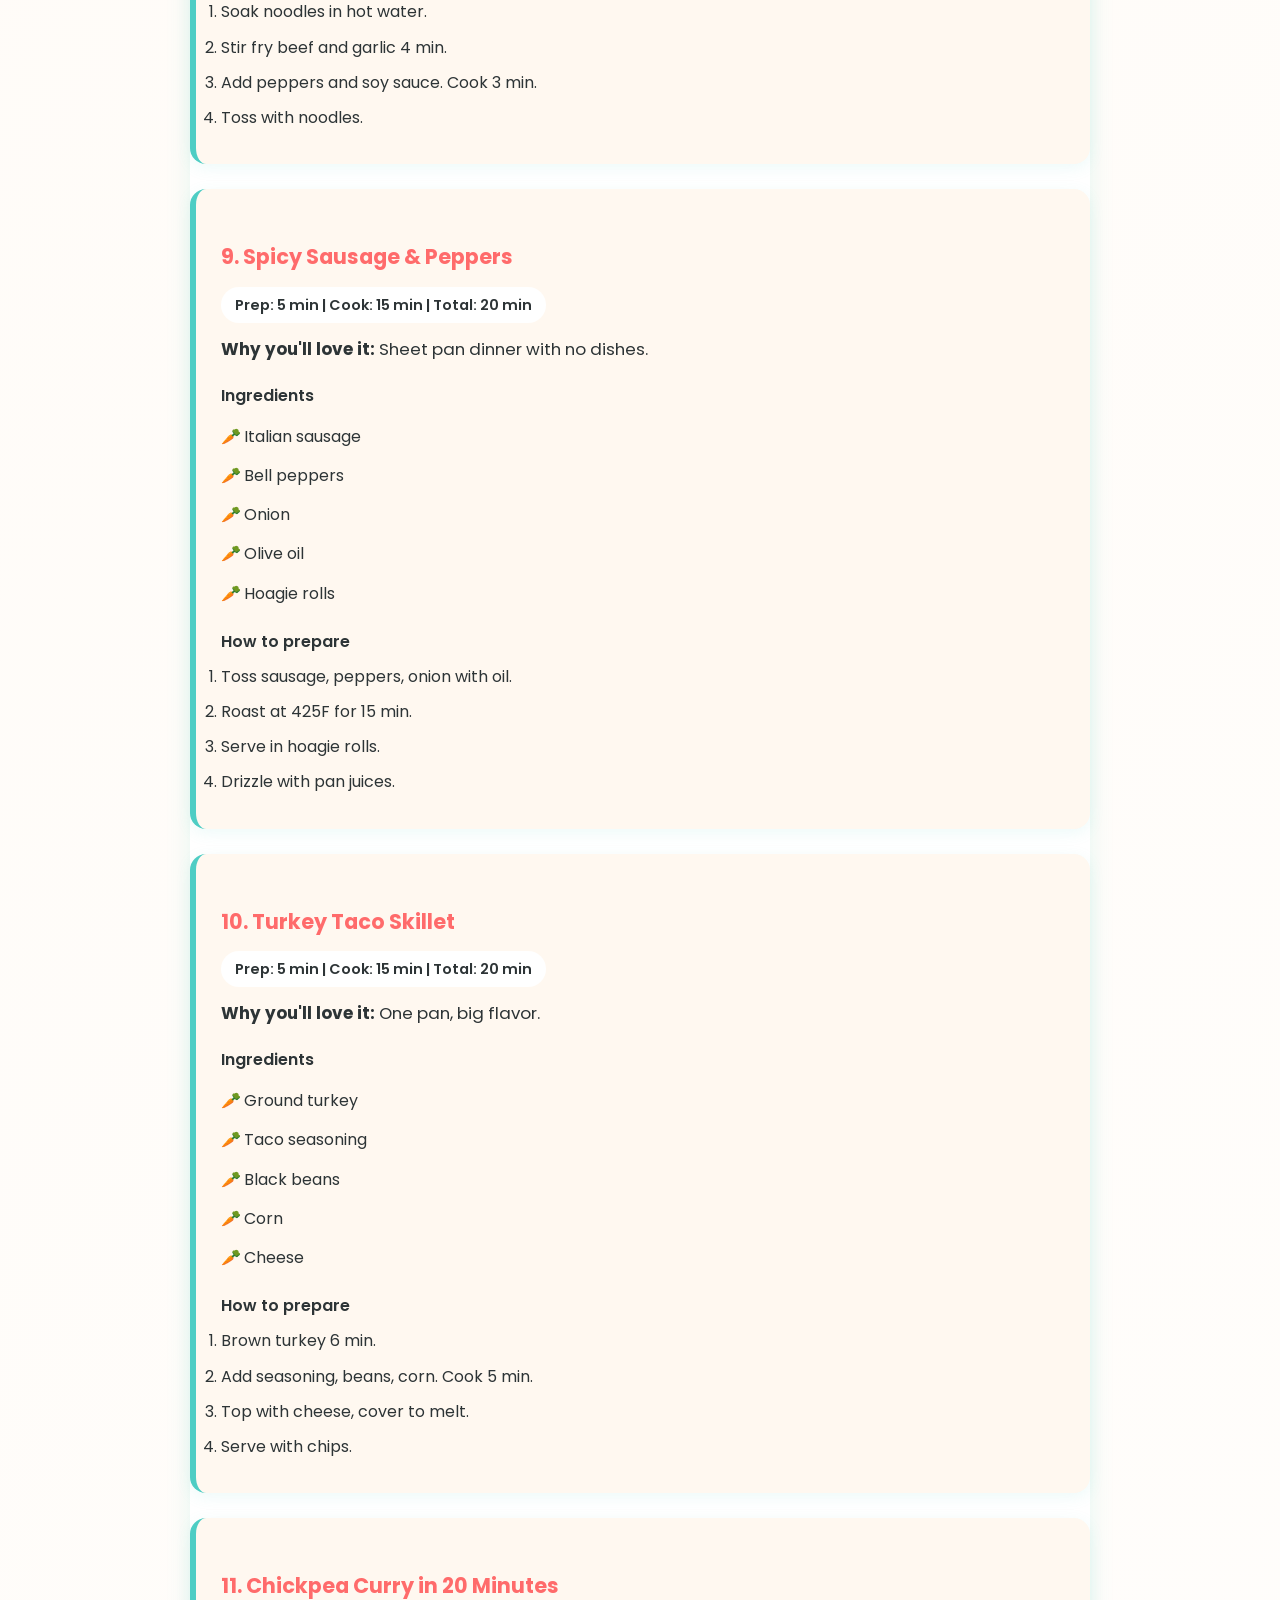
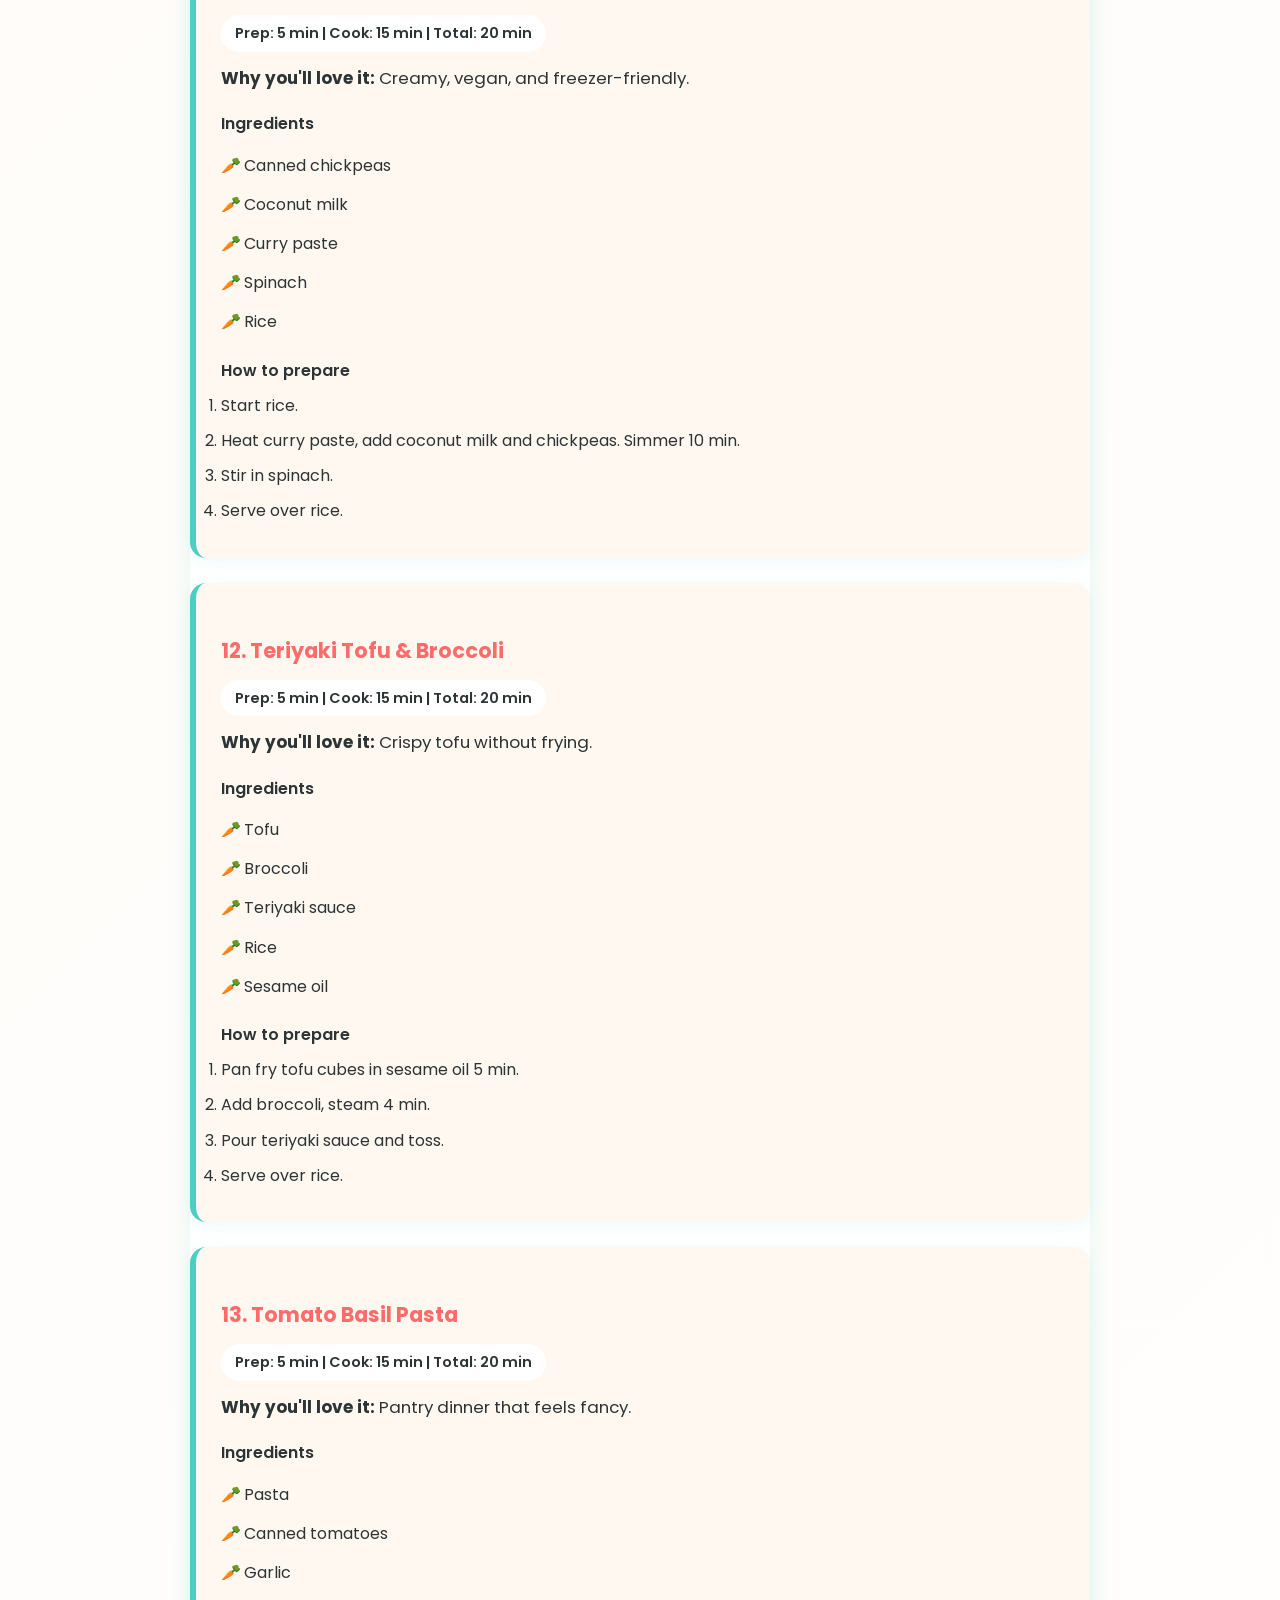
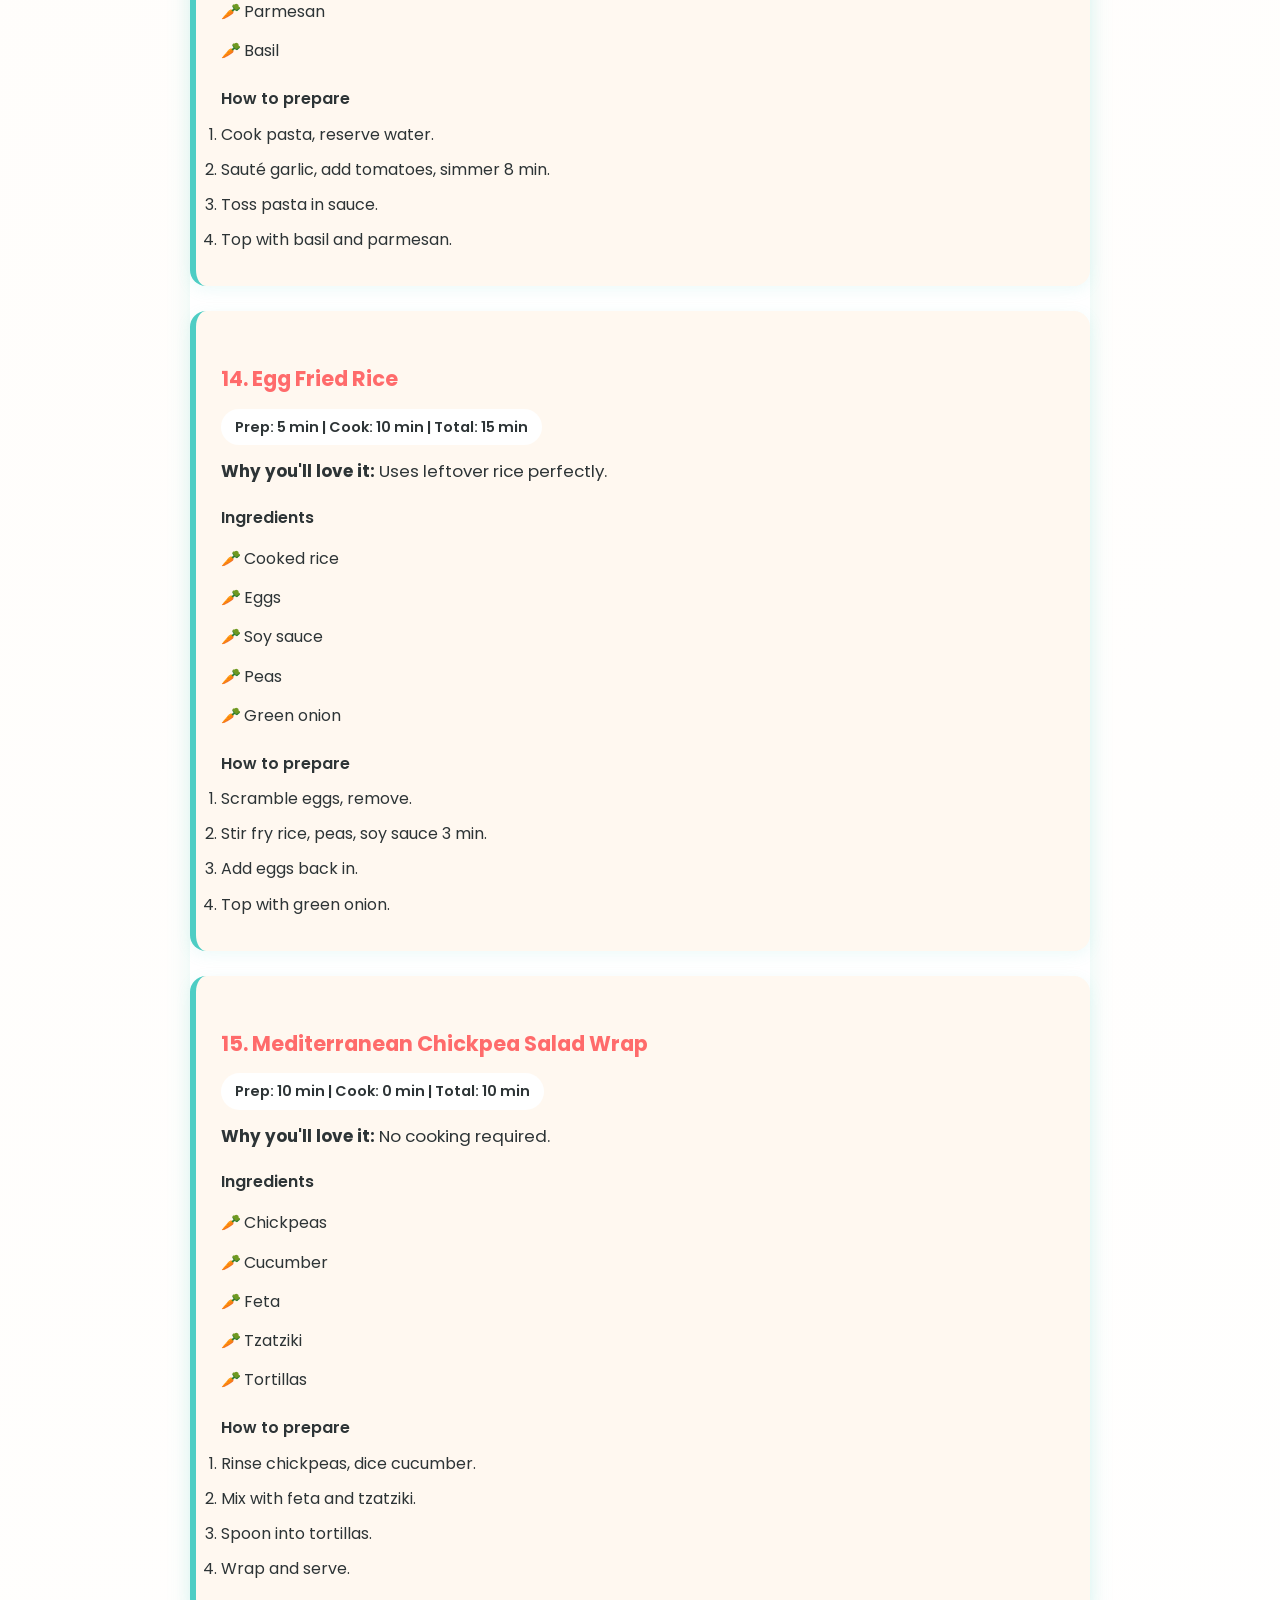
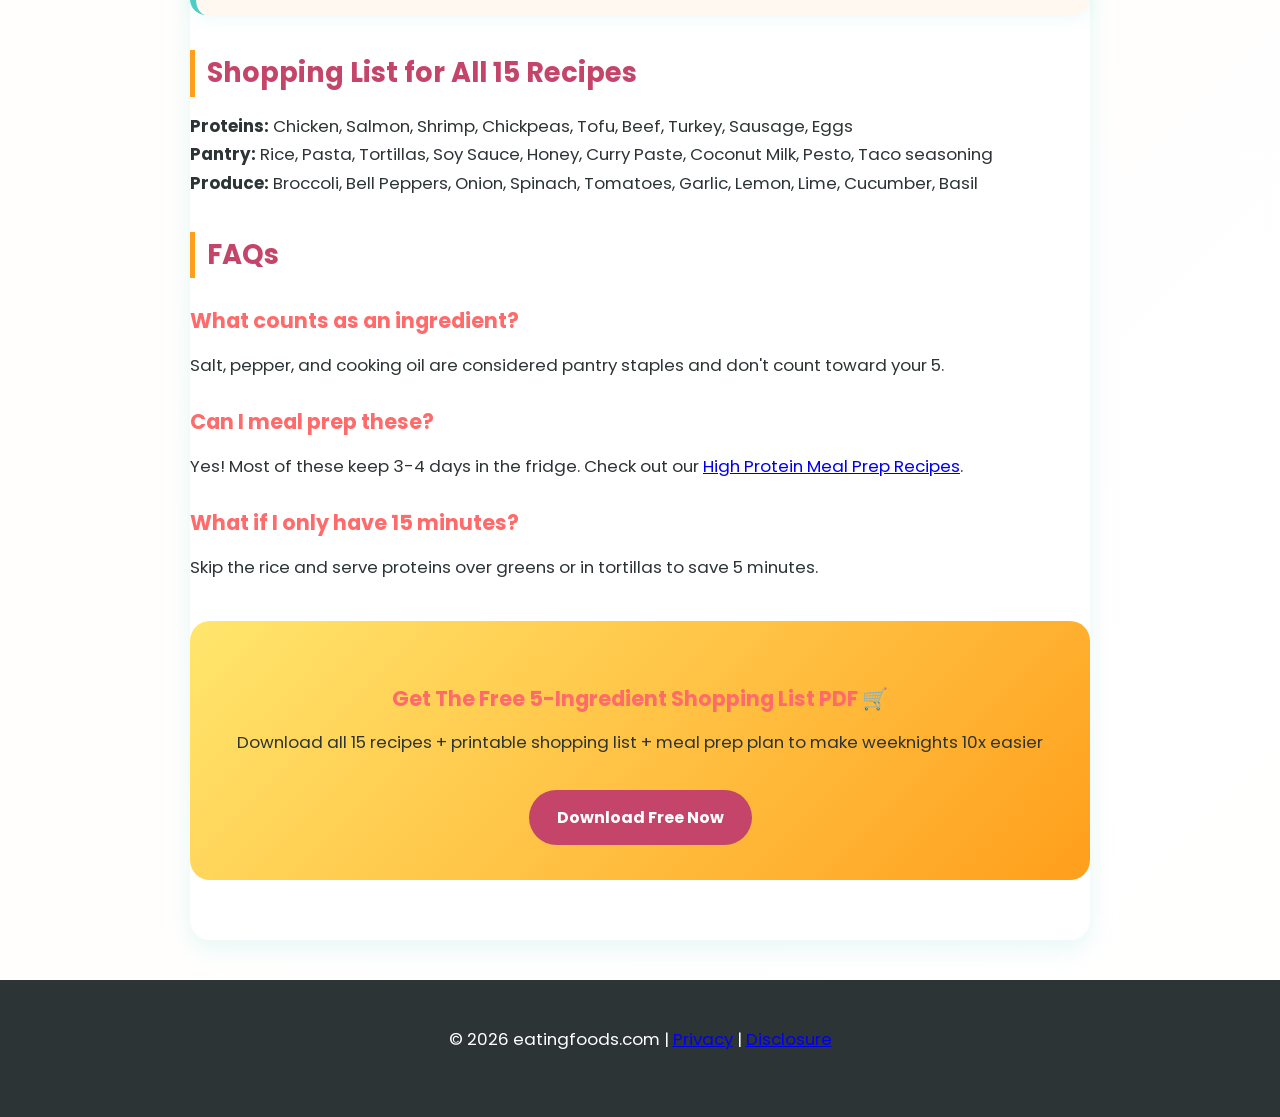
==== commit e437bfce: "Update 15 Five-ingredient Dinners Ready in 20 minutes.html" ====
--- a/15 Five-ingredient Dinners Ready in 20 minutes.html
+++ b/15 Five-ingredient Dinners Ready in 20 minutes.html
@@ -295,7 +295,59 @@
         <ol><li>Cook pasta, reserve water.</li><li>Sauté garlic, add tomatoes, simmer 8 min.</li><li>Toss pasta in sauce.</li><li>Top with basil and parmesan.</li></ol>
       </div>
 
-      <!-- 14 -->
+            <!-- 14 -->
       <div class="recipe-card">
         <h3>14. Egg Fried Rice</h3>
-        <div class="recipe-meta">Prep: 5 min | Cook: 10
+        <div class="recipe-meta">Prep: 5 min | Cook: 10 min | Total: 15 min</div>
+        <p><strong>Why you'll love it:</strong> Uses leftover rice perfectly.</p>
+        <h4>Ingredients</h4>
+        <ul class="ingredients"><li>Cooked rice</li><li>Eggs</li><li>Soy sauce</li><li>Peas</li><li>Green onion</li></ul>
+        <h4>How to prepare</h4>
+        <ol><li>Scramble eggs, remove.</li><li>Stir fry rice, peas, soy sauce 3 min.</li><li>Add eggs back in.</li><li>Top with green onion.</li></ol>
+      </div>
+
+      <!-- 15 -->
+      <div class="recipe-card">
+        <h3>15. Mediterranean Chickpea Salad Wrap</h3>
+        <div class="recipe-meta">Prep: 10 min | Cook: 0 min | Total: 10 min</div>
+        <p><strong>Why you'll love it:</strong> No cooking required.</p>
+        <h4>Ingredients</h4>
+        <ul class="ingredients"><li>Chickpeas</li><li>Cucumber</li><li>Feta</li><li>Tzatziki</li><li>Tortillas</li></ul>
+        <h4>How to prepare</h4>
+        <ol><li>Rinse chickpeas, dice cucumber.</li><li>Mix with feta and tzatziki.</li><li>Spoon into tortillas.</li><li>Wrap and serve.</li></ol>
+      </div>
+
+    </section>
+
+    <section id="shopping-list">
+      <h2>Shopping List for All 15 Recipes</h2>
+      <p><strong>Proteins:</strong> Chicken, Salmon, Shrimp, Chickpeas, Tofu, Beef, Turkey, Sausage, Eggs<br>
+      <strong>Pantry:</strong> Rice, Pasta, Tortillas, Soy Sauce, Honey, Curry Paste, Coconut Milk, Pesto, Taco seasoning<br>
+      <strong>Produce:</strong> Broccoli, Bell Peppers, Onion, Spinach, Tomatoes, Garlic, Lemon, Lime, Cucumber, Basil</p>
+    </section>
+
+    <section id="faq">
+      <h2>FAQs</h2>
+      <h3>What counts as an ingredient?</h3>
+      <p>Salt, pepper, and cooking oil are considered pantry staples and don't count toward your 5.</p>
+      <h3>Can I meal prep these?</h3>
+      <p>Yes! Most of these keep 3-4 days in the fridge. Check out our <a href="high-protein-meal-prep-400-calories.html">High Protein Meal Prep Recipes</a>.</p>
+      <h3>What if I only have 15 minutes?</h3>
+      <p>Skip the rice and serve proteins over greens or in tortillas to save 5 minutes.</p>
+    </section>
+
+    <div class="cta">
+      <h3>Get The Free 5-Ingredient Shopping List PDF 🛒</h3>
+      <p>Download all 15 recipes + printable shopping list + meal prep plan to make weeknights 10x easier</p>
+      <a href="https://preview.mailerlite.io/forms/2571621/195590738332878400/share" target="_blank">Download Free Now</a>
+    </div>
+
+  </main>
+
+  <footer>
+    <div class="container">
+      <p>© 2026 eatingfoods.com | <a href="#">Privacy</a> | <a href="#">Disclosure</a></p>
+    </div>
+  </footer>
+</body>
+</html>
